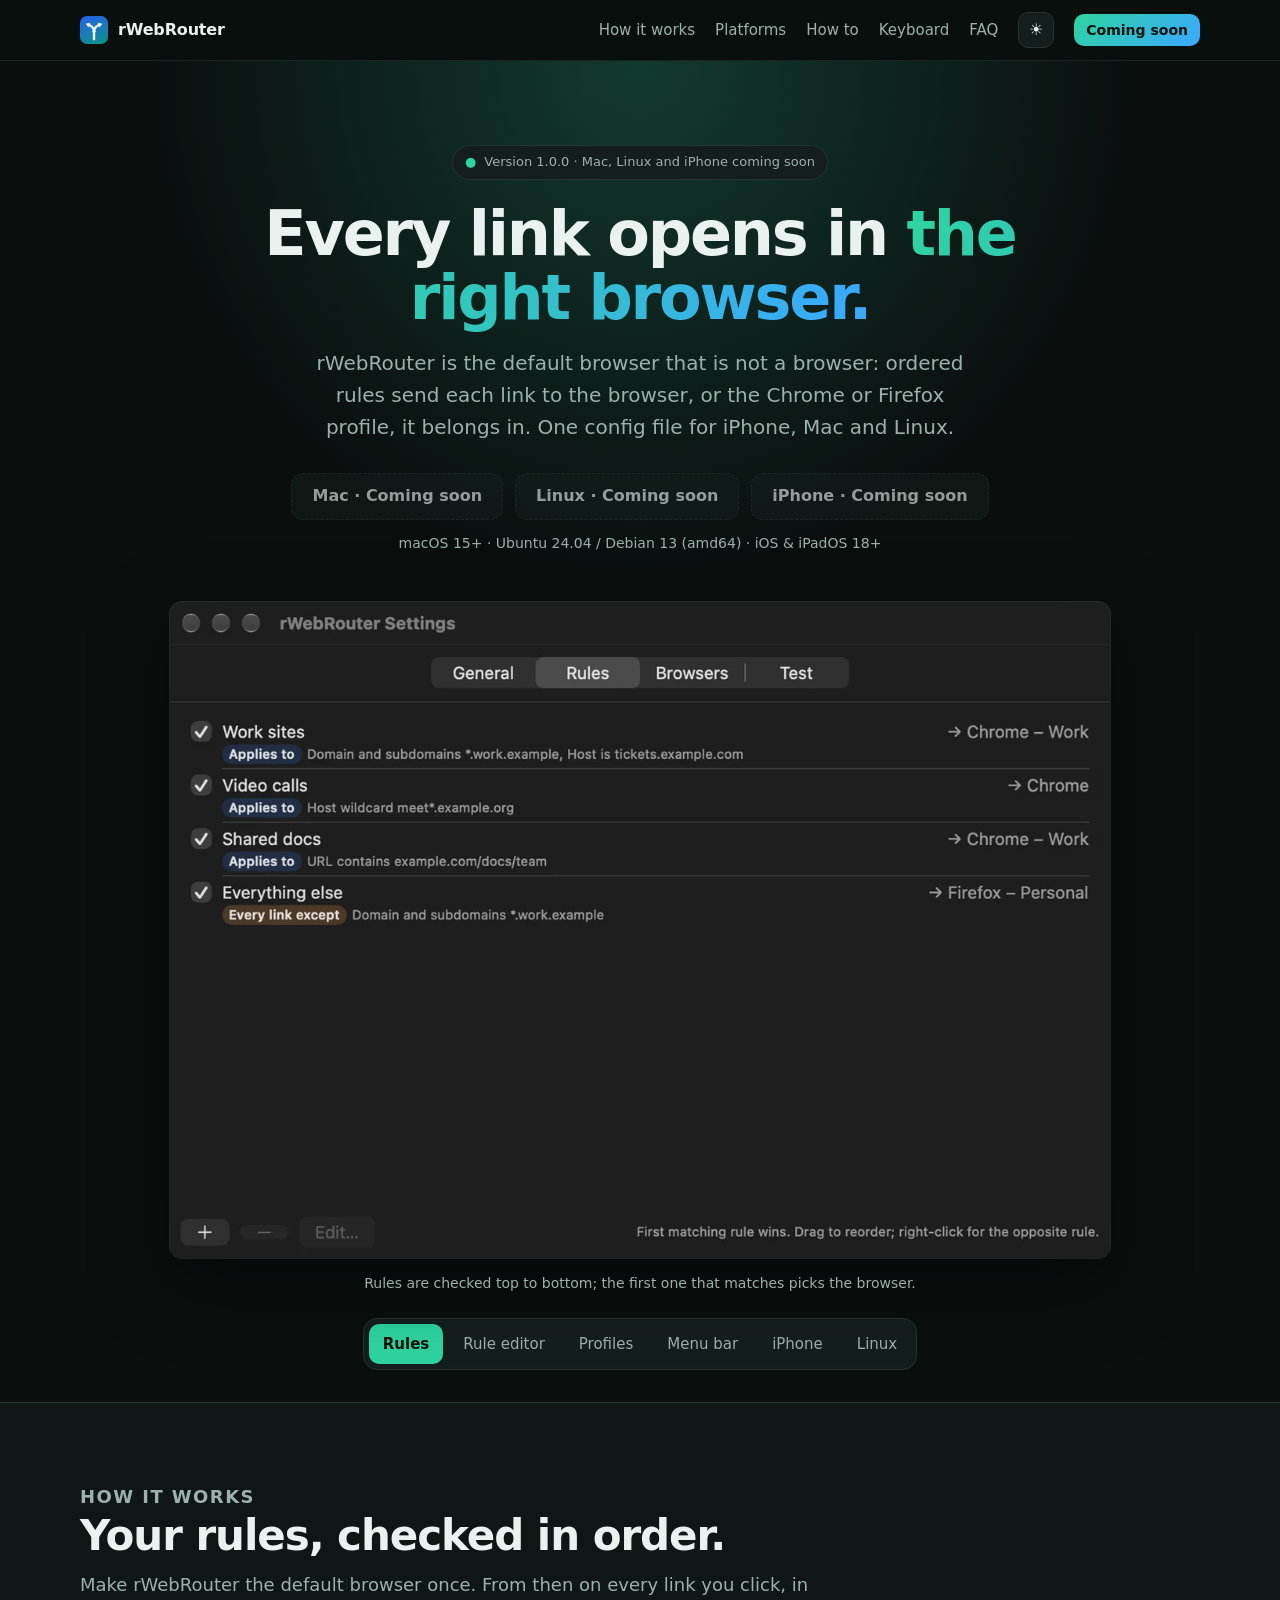
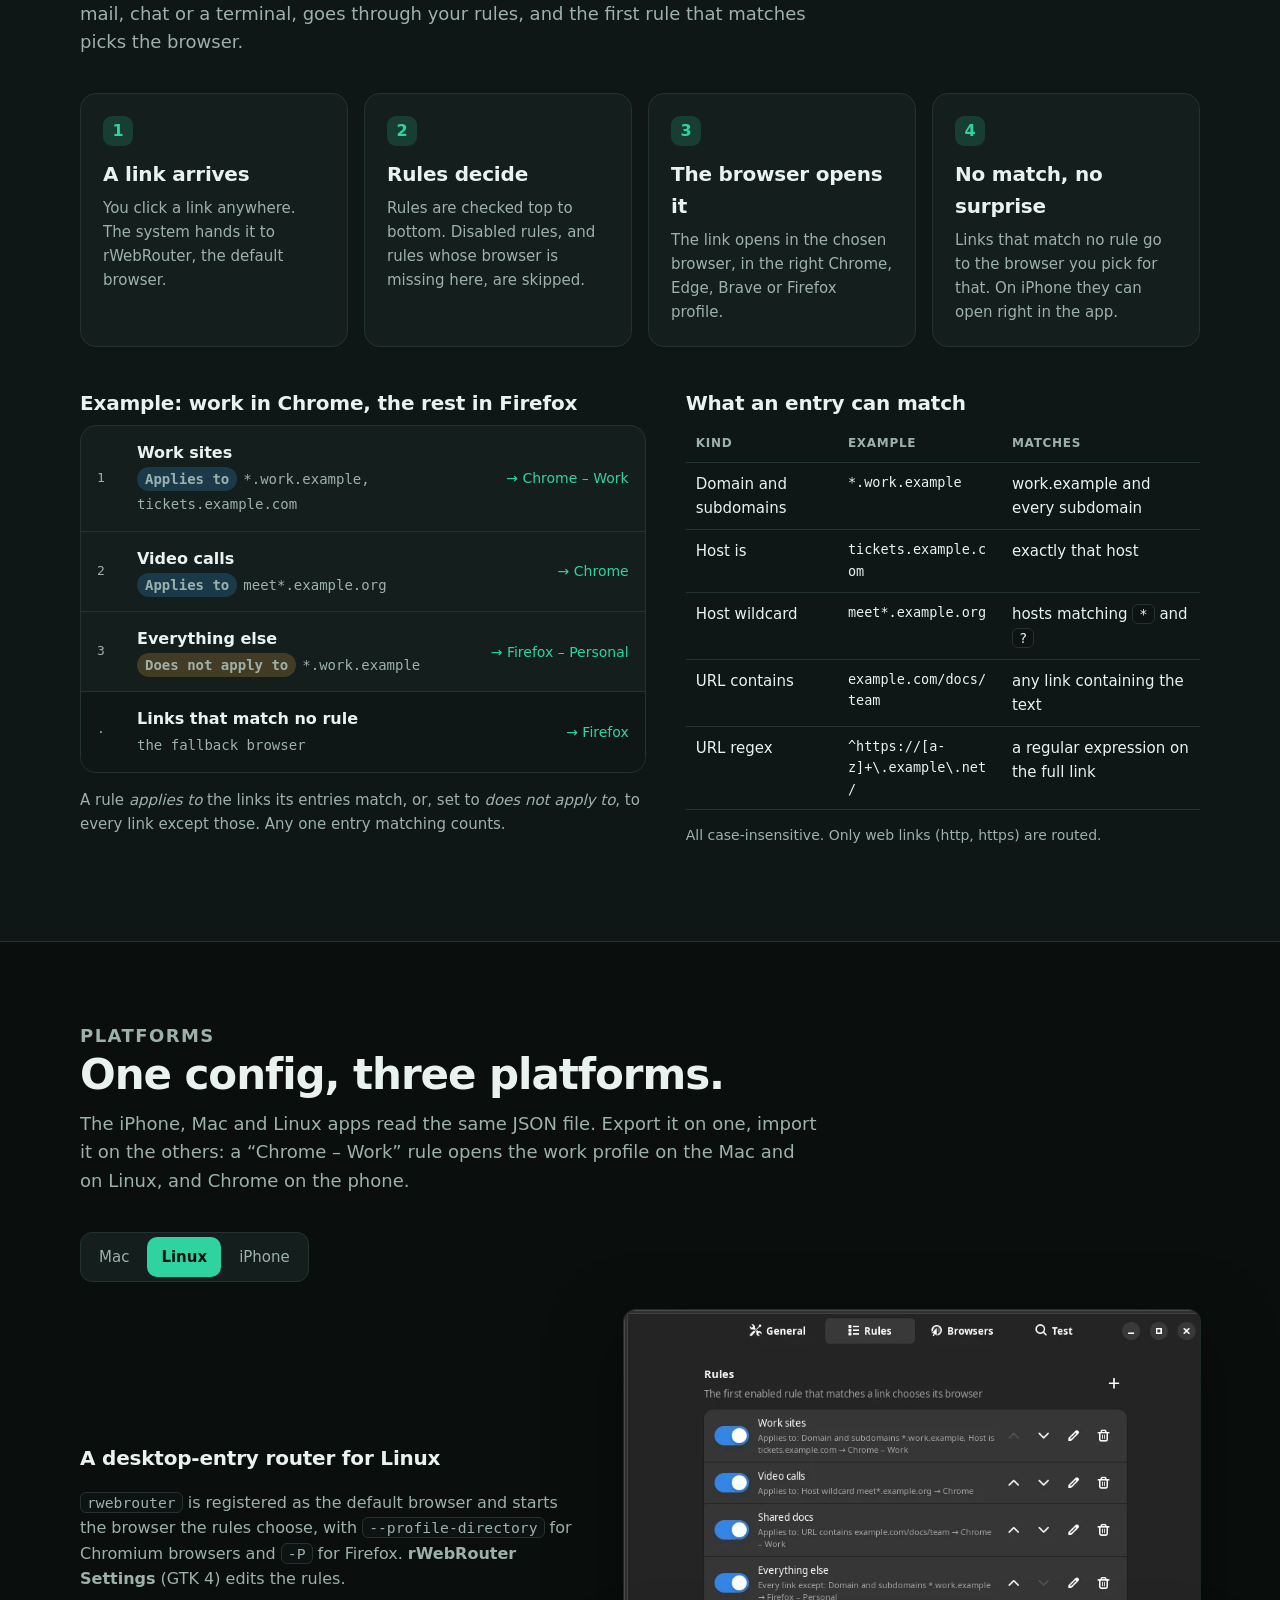
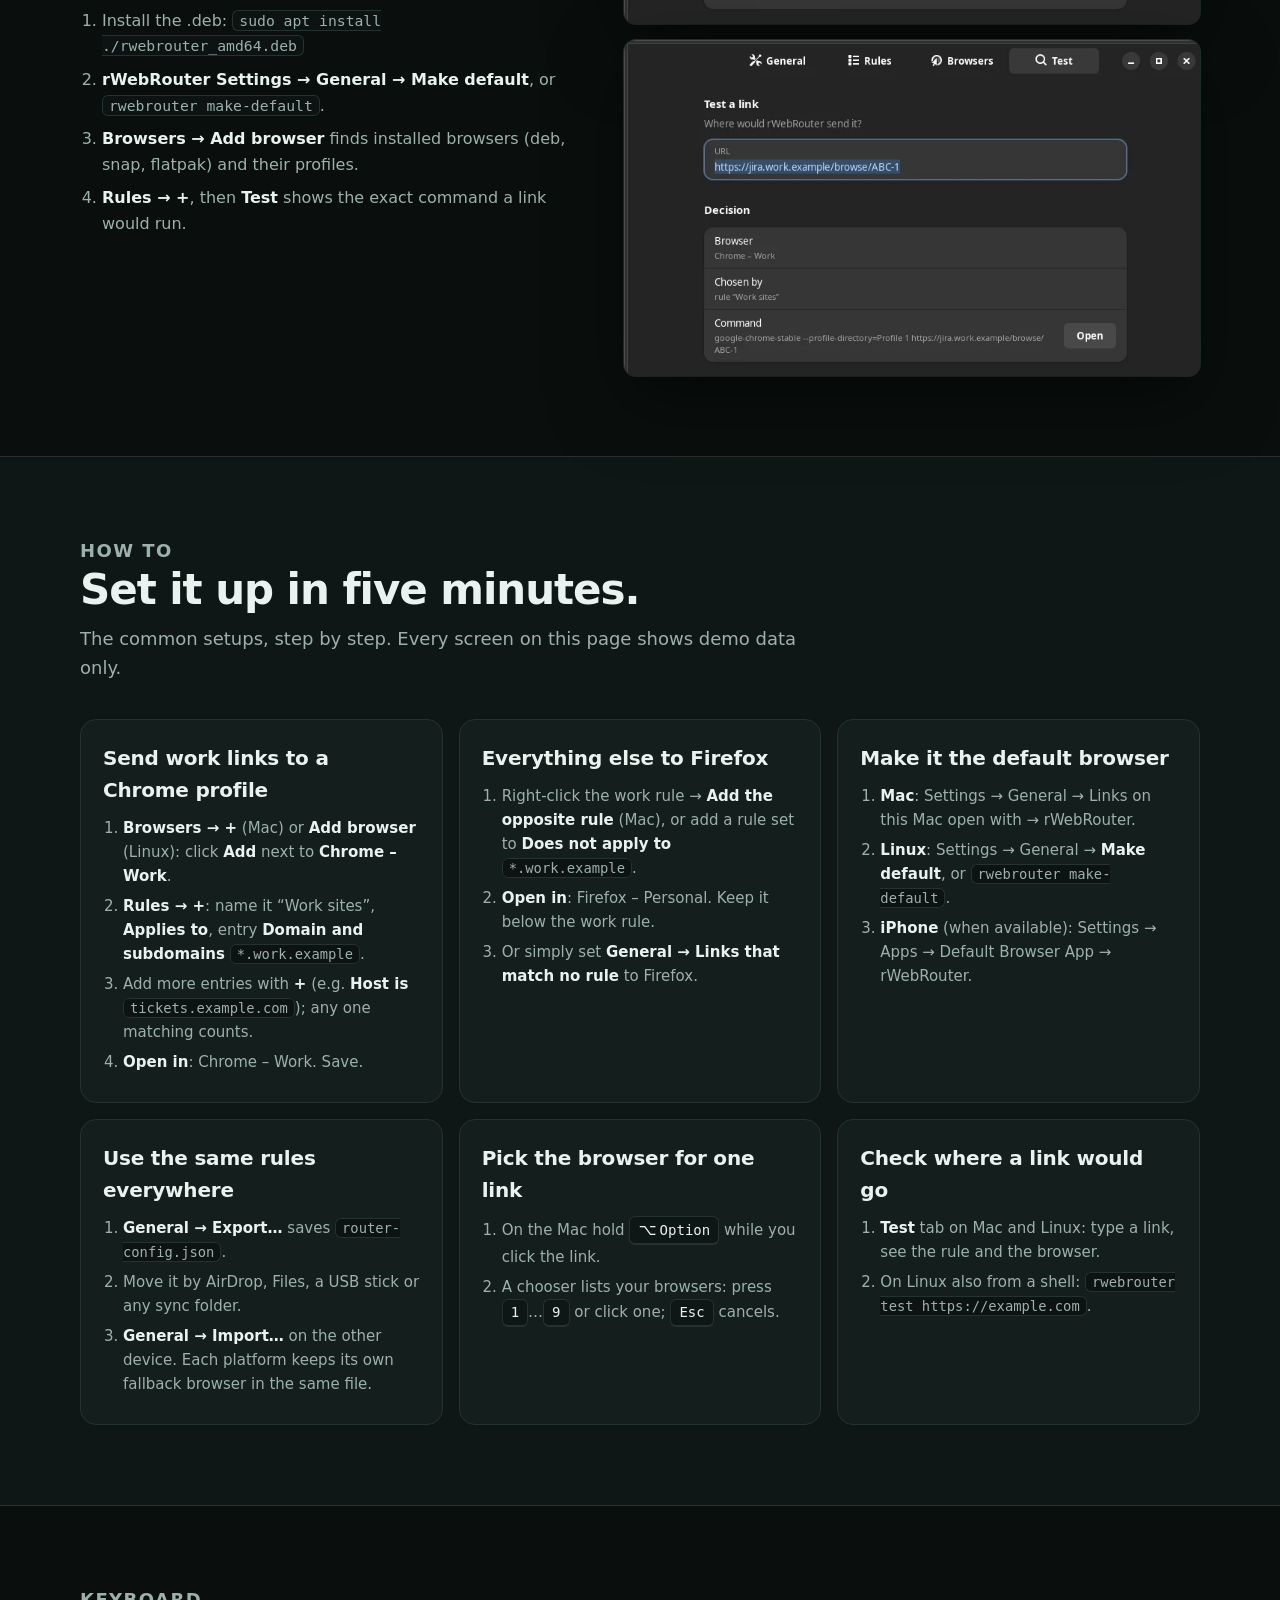
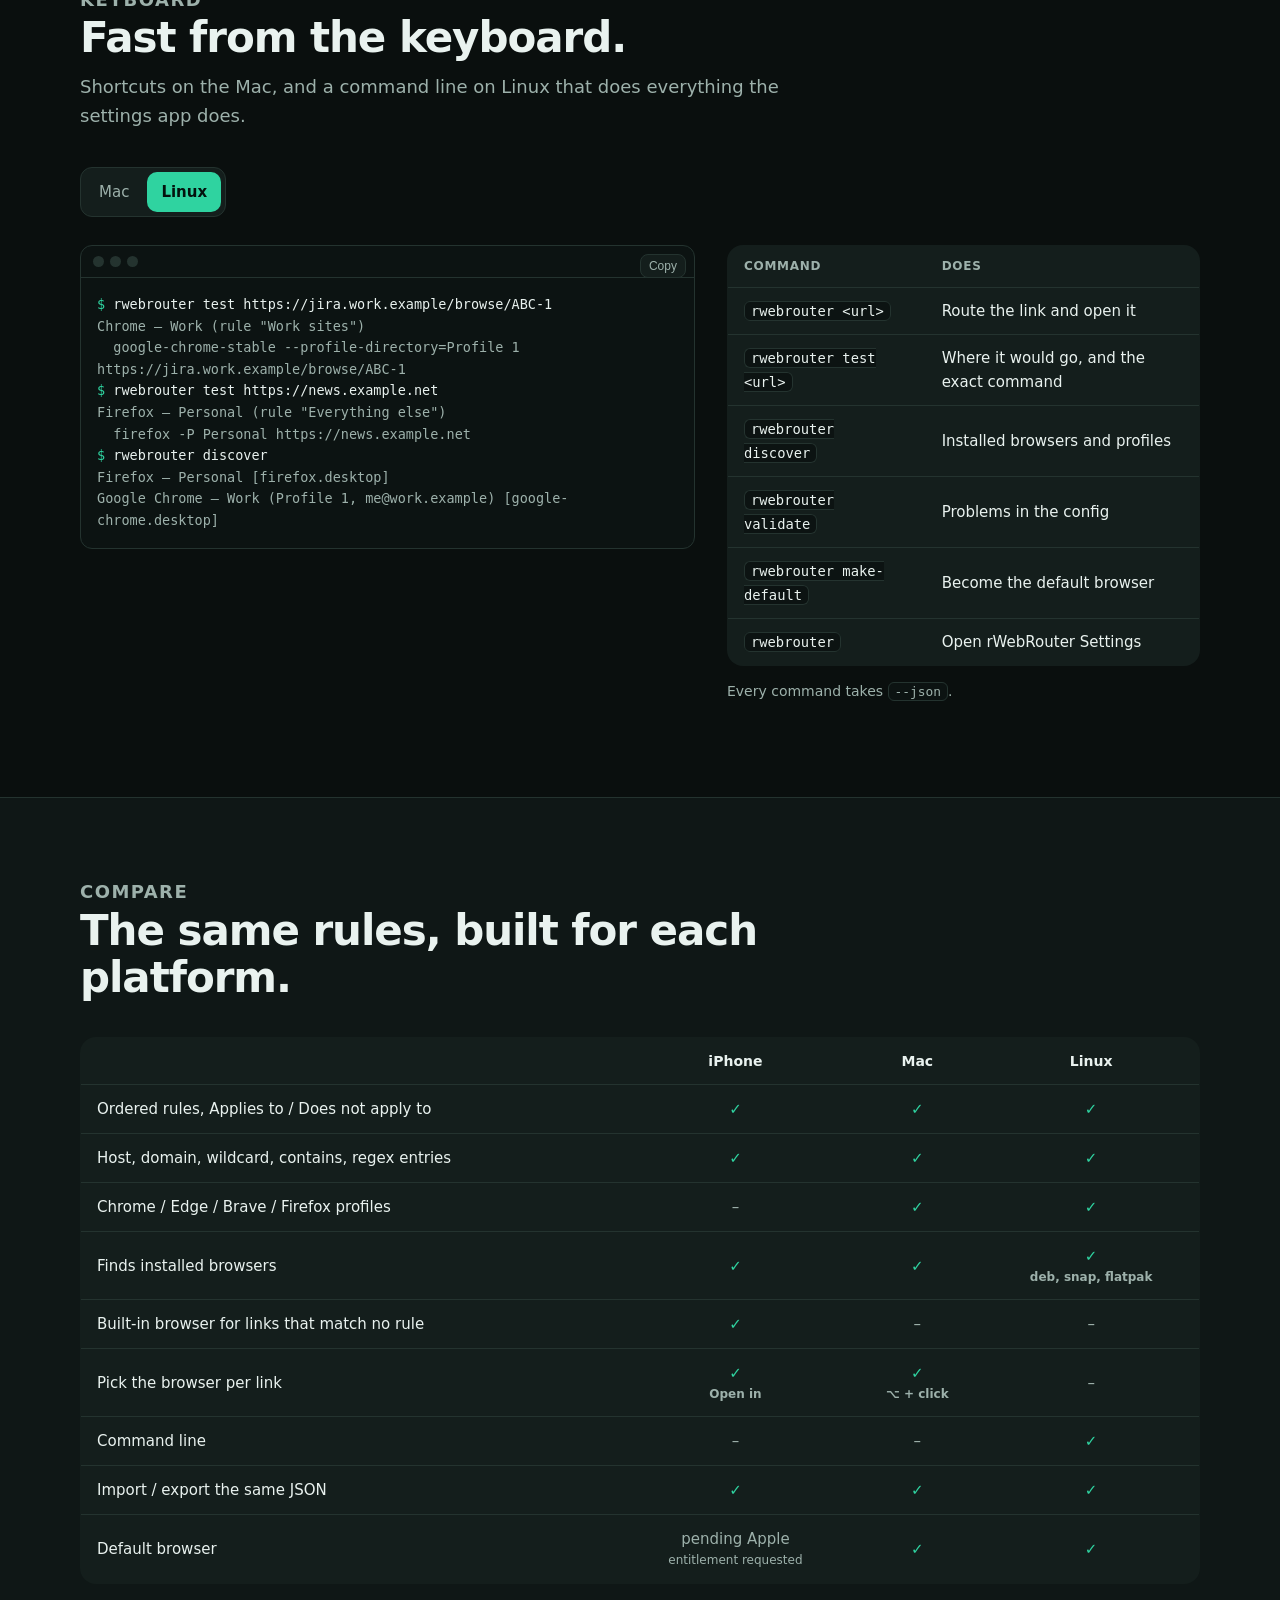
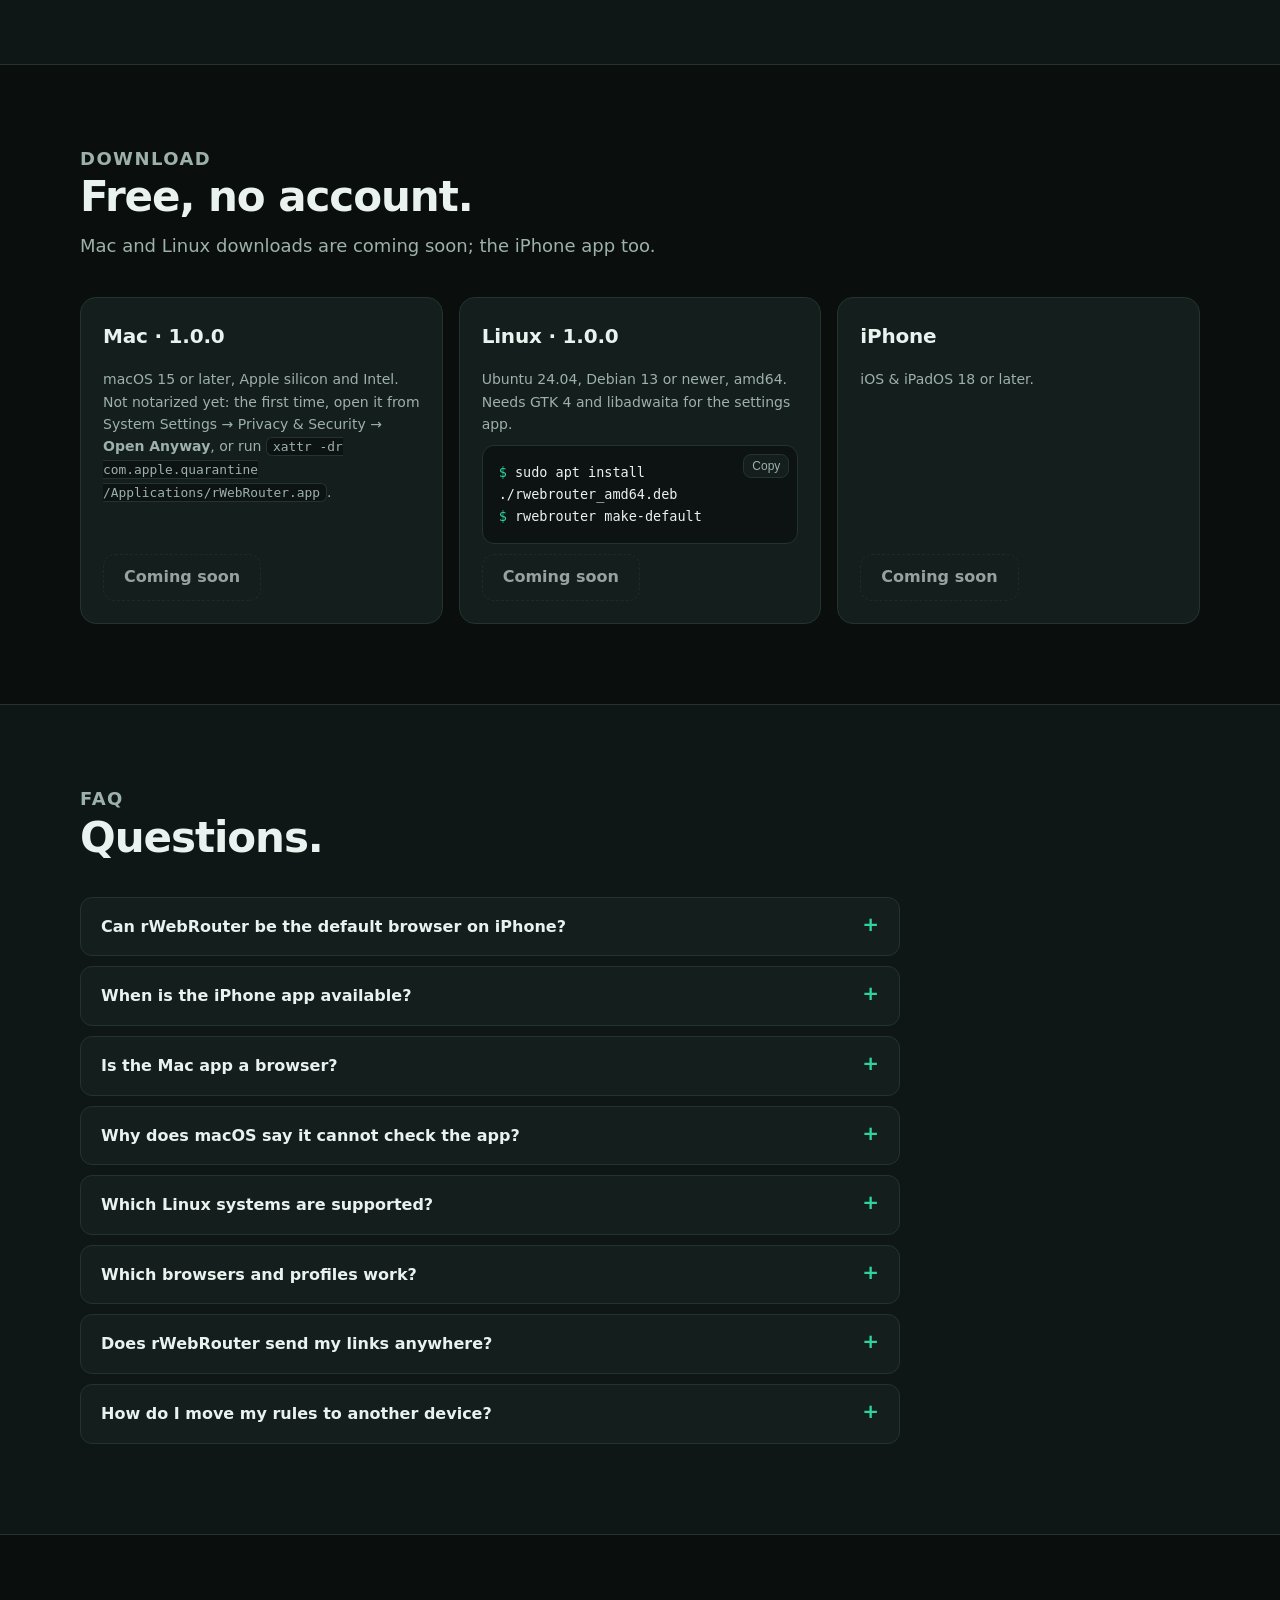
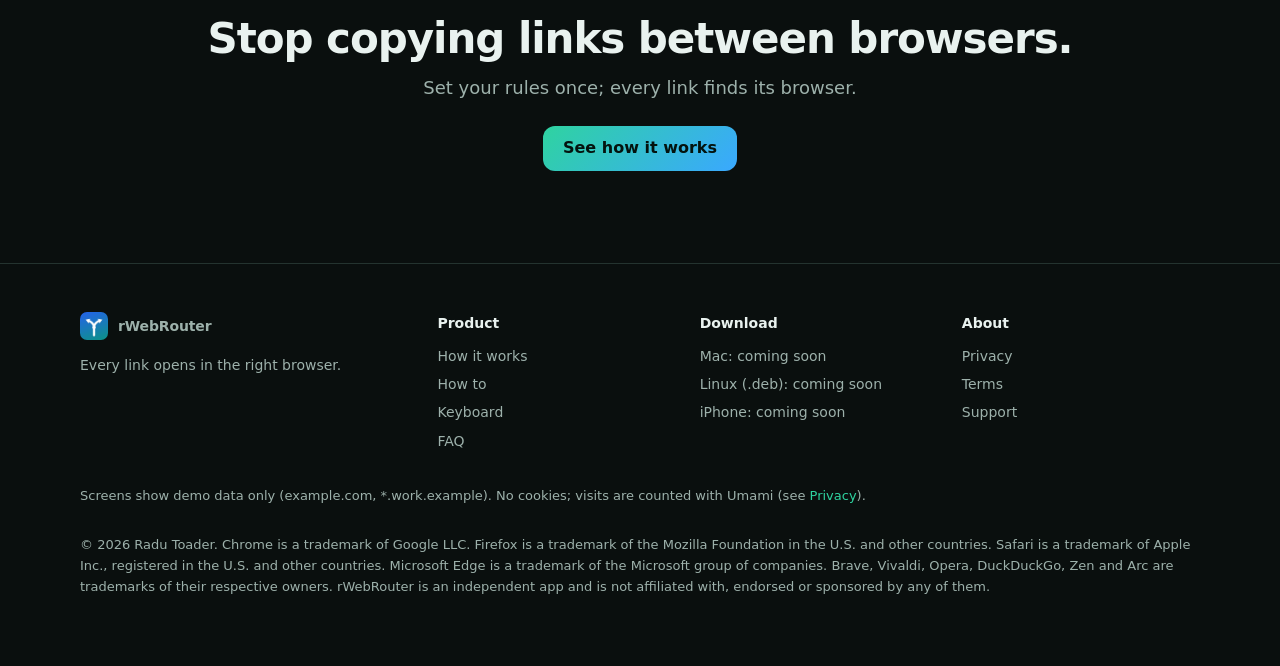
==== index.html @ 3878d180 "site: product page manual" ====
<!doctype html>
<html lang="en">
<head>
<meta charset="utf-8">
<meta name="viewport" content="width=device-width, initial-scale=1">
<title>rWebRouter · every link opens in the right browser</title>
<link rel="canonical" href="https://radut.github.io/rwebrouter/">
<meta name="description" content="rWebRouter sends every link to the browser, or browser profile, it belongs in. Ordered rules, one config file for iPhone, Mac and Linux. No accounts, no servers.">
<meta name="color-scheme" content="dark light">
<meta name="theme-color" content="#0a0f0e">
<meta property="og:title" content="rWebRouter">
<meta property="og:description" content="Every link opens in the right browser and profile, on iPhone, Mac and Linux.">
<meta property="og:image" content="https://radut.github.io/rwebrouter/media/mac/rules.webp">
<link rel="icon" href="favicon.png" type="image/png">
<link rel="stylesheet" href="style.css?v=3">
<script>try{var t=localStorage.getItem("theme");if(t==="light"||t==="dark")document.documentElement.dataset.theme=t}catch(e){}</script>
<script defer src="https://cloud.umami.is/script.js" data-website-id="c5b8f3b9-dc89-4e42-afc2-06ee72310179"></script></head>
<body>

<header class="top">
  <div class="wrap">
    <a class="brand" href="#"><img src="media/icon.png" alt="" width="28" height="28">rWebRouter</a>
    <nav class="nav" aria-label="Sections">
      <a href="#how">How it works</a>
      <a href="#platforms">Platforms</a>
      <a href="#howto">How to</a>
      <a href="#keyboard">Keyboard</a>
      <a href="#faq">FAQ</a>
    </nav>
    <button class="theme" type="button" aria-label="Switch light or dark theme">☀</button>
    <a class="btn small primary" href="#download">Coming soon</a>
  </div>
</header>

<main>
<section class="hero">
  <div class="wrap">
    <span class="eyebrow"><b>●</b> Version 1.0.0 · Mac, Linux and iPhone coming soon</span>
    <h1>Every link opens in <span>the right browser.</span></h1>
    <p class="lede">rWebRouter is the default browser that is not a browser: ordered rules send each link to the
      browser, or the Chrome or Firefox profile, it belongs in. One config file for iPhone, Mac and Linux.</p>
    <div class="cta">
      <button class="btn" type="button" disabled aria-disabled="true">Mac · Coming soon</button>
      <button class="btn" type="button" disabled aria-disabled="true">Linux · Coming soon</button>
      <button class="btn" type="button" disabled aria-disabled="true">iPhone · Coming soon</button>
    </div>
    <p class="platforms">macOS 15+ · Ubuntu 24.04 / Debian 13 (amd64) · iOS &amp; iPadOS 18+</p>

    <div class="stage">
      <div class="stage-media">
        <figure id="v-rules" role="tabpanel" aria-labelledby="t-rules">
          <div class="window"><img src="media/mac/rules.webp" width="1200" height="784" alt="Mac Settings, Rules tab: four ordered rules sending work sites to Chrome – Work and everything else to Firefox – Personal"></div>
          <figcaption>Rules are checked top to bottom; the first one that matches picks the browser.</figcaption>
        </figure>
        <figure id="v-editor" role="tabpanel" aria-labelledby="t-editor" hidden>
          <div class="window narrow"><img src="media/mac/rule-editor.webp" width="1040" height="960" alt="The rule editor: name, Applies to or Does not apply to, entries, and the browser to open"></div>
          <figcaption>A rule: <em>Applies to</em> or <em>Does not apply to</em>, any number of entries, one browser.</figcaption>
        </figure>
        <figure id="v-profiles" role="tabpanel" aria-labelledby="t-profiles" hidden>
          <div class="window narrow"><img src="media/mac/discover.webp" width="1040" height="960" alt="Discovered on this Mac: Chrome and Firefox with their Personal and Work profiles, each added with one click"></div>
          <figcaption>Installed browsers and their Chrome and Firefox profiles, one click each.</figcaption>
        </figure>
        <figure id="v-menu" role="tabpanel" aria-labelledby="t-menu" hidden>
          <div class="window menu"><img src="media/mac/menu.webp" width="630" height="448" alt="The menu-bar menu: recent links and where they went, Settings, Quit"></div>
          <figcaption>On the Mac it lives in the menu bar: recent links and where each one went.</figcaption>
        </figure>
        <figure id="v-iphone" role="tabpanel" aria-labelledby="t-iphone" hidden>
          <div class="phone"><video data-autoplay muted loop playsinline preload="none" poster="media/ios/ios-rule-editor.v1.webp" width="600" height="1304" aria-label="iPhone: Settings, plus, a rule for *.work.example that opens in Chrome; Try it shows Applies; Save"><source src="media/ios/ios-rule.v1.mp4" type="video/mp4"></video></div>
          <figcaption>iPhone: a rule in a few taps, with a live test. Coming soon.</figcaption>
        </figure>
        <figure id="v-linux" role="tabpanel" aria-labelledby="t-linux" hidden>
          <div class="window">
            <video data-autoplay muted loop playsinline preload="none" poster="media/linux/tour-poster.jpg" width="770" height="670"
                   aria-label="rWebRouter Settings on Linux: the Rules and Browsers tabs, then testing two links">
              <source src="media/linux/tour.webm" type="video/webm">
              <source src="media/linux/tour.mp4" type="video/mp4">
            </video>
          </div>
          <figcaption>Linux: the same rules in a GTK app, and a Test tab that shows the exact command.</figcaption>
        </figure>
      </div>
      <div class="feature-tabs" role="tablist" aria-label="Product tour">
        <button role="tab" id="t-rules" aria-controls="v-rules" aria-selected="true">Rules</button>
        <button role="tab" id="t-editor" aria-controls="v-editor" aria-selected="false" tabindex="-1">Rule editor</button>
        <button role="tab" id="t-profiles" aria-controls="v-profiles" aria-selected="false" tabindex="-1">Profiles</button>
        <button role="tab" id="t-menu" aria-controls="v-menu" aria-selected="false" tabindex="-1">Menu bar</button>
        <button role="tab" id="t-iphone" aria-controls="v-iphone" aria-selected="false" tabindex="-1">iPhone</button>
        <button role="tab" id="t-linux" aria-controls="v-linux" aria-selected="false" tabindex="-1">Linux</button>
      </div>
    </div>
  </div>
</section>

<section id="how" class="alt">
  <div class="wrap">
    <div class="section-head">
      <p class="kicker">How it works</p>
      <h2>Your rules, checked in order.</h2>
      <p>Make rWebRouter the default browser once. From then on every link you click, in mail, chat or a terminal,
        goes through your rules, and the first rule that matches picks the browser.</p>
    </div>
    <div class="grid">
      <div class="card"><span class="num">1</span><h3>A link arrives</h3><p>You click a link anywhere. The system hands it to rWebRouter, the default browser.</p></div>
      <div class="card"><span class="num">2</span><h3>Rules decide</h3><p>Rules are checked top to bottom. Disabled rules, and rules whose browser is missing here, are skipped.</p></div>
      <div class="card"><span class="num">3</span><h3>The browser opens it</h3><p>The link opens in the chosen browser, in the right Chrome, Edge, Brave or Firefox profile.</p></div>
      <div class="card"><span class="num">4</span><h3>No match, no surprise</h3><p>Links that match no rule go to the browser you pick for that. On iPhone they can open right in the app.</p></div>
    </div>

    <div class="flow">
      <div>
        <h3>Example: work in Chrome, the rest in Firefox</h3>
        <ol class="rules">
          <li><span class="n">1</span><span class="what"><b>Work sites</b><span><span class="pill">Applies to</span>*.work.example, tickets.example.com</span></span><span class="to">→ Chrome – Work</span></li>
          <li><span class="n">2</span><span class="what"><b>Video calls</b><span><span class="pill">Applies to</span>meet*.example.org</span></span><span class="to">→ Chrome</span></li>
          <li><span class="n">3</span><span class="what"><b>Everything else</b><span><span class="pill not">Does not apply to</span>*.work.example</span></span><span class="to">→ Firefox – Personal</span></li>
          <li class="fallback"><span class="n">·</span><span class="what"><b>Links that match no rule</b><span>the fallback browser</span></span><span class="to">→ Firefox</span></li>
        </ol>
        <p class="note" style="color:var(--muted);font-size:15px">A rule <em>applies to</em> the links its entries match, or,
          set to <em>does not apply to</em>, to every link except those. Any one entry matching counts.</p>
      </div>
      <div class="table-scroll">
        <h3>What an entry can match</h3>
        <table class="kinds">
          <thead><tr><th>Kind</th><th>Example</th><th>Matches</th></tr></thead>
          <tbody>
            <tr><td>Domain and subdomains</td><td>*.work.example</td><td>work.example and every subdomain</td></tr>
            <tr><td>Host is</td><td>tickets.example.com</td><td>exactly that host</td></tr>
            <tr><td>Host wildcard</td><td>meet*.example.org</td><td>hosts matching <code>*</code> and <code>?</code></td></tr>
            <tr><td>URL contains</td><td>example.com/docs/team</td><td>any link containing the text</td></tr>
            <tr><td>URL regex</td><td>^https://[a-z]+\.example\.net/</td><td>a regular expression on the full link</td></tr>
          </tbody>
        </table>
        <p style="color:var(--muted);font-size:14px">All case-insensitive. Only web links (http, https) are routed.</p>
      </div>
    </div>
  </div>
</section>

<section id="platforms">
  <div class="wrap">
    <div class="section-head">
      <p class="kicker">Platforms</p>
      <h2>One config, three platforms.</h2>
      <p>The iPhone, Mac and Linux apps read the same JSON file. Export it on one, import it on the others: a
        “Chrome – Work” rule opens the work profile on the Mac and on Linux, and Chrome on the phone.</p>
    </div>
    <div class="tabs" id="platform-tabs" role="tablist" aria-label="Platform">
      <button role="tab" id="tab-mac" aria-controls="p-mac" aria-selected="true">Mac</button>
      <button role="tab" id="tab-linux" aria-controls="p-linux" aria-selected="false" tabindex="-1">Linux</button>
      <button role="tab" id="tab-iphone" aria-controls="p-iphone" aria-selected="false" tabindex="-1">iPhone</button>
    </div>

    <div id="p-mac" role="tabpanel" aria-labelledby="tab-mac" class="platform">
      <div>
        <h3>A menu-bar router for macOS 15+</h3>
        <p style="color:var(--muted)">No window of its own: it sits in the menu bar and passes links on. Hold
          <kbd><span class="mod">⌥</span>Option</kbd> while clicking a link to pick the browser yourself.</p>
        <ol>
          <li>Open the zip and move <b>rWebRouter</b> to Applications. The first time, open it from
            <b>System Settings → Privacy &amp; Security → Open Anyway</b> (the build is not notarized yet).</li>
          <li><b>Settings → General → Links on this Mac open with</b>: rWebRouter. macOS asks you to confirm.</li>
          <li><b>Browsers → +</b> lists every installed browser and its profiles; click <b>Add</b> on the ones you route to.</li>
          <li><b>Rules → +</b>: add your rules, drag to reorder, right-click a rule to add its opposite.</li>
          <li><b>Test</b>: type a link and see which rule and browser take it.</li>
        </ol>
      </div>
      <div class="shots">
        <div class="window"><img src="media/mac/general.webp" width="1200" height="837" alt="Mac Settings, General: default browser, links that match no rule, start at login, export and import"></div>
        <div class="window"><img src="media/mac/test.webp" width="1200" height="837" alt="Mac Settings, Test: a work link opens in Chrome – Work because of the rule Work sites"></div>
      </div>
    </div>

    <div id="p-linux" role="tabpanel" aria-labelledby="tab-linux" class="platform" hidden>
      <div>
        <h3>A desktop-entry router for Linux</h3>
        <p style="color:var(--muted)"><code>rwebrouter</code> is registered as the default browser and starts the
          browser the rules choose, with <code>--profile-directory</code> for Chromium browsers and <code>-P</code> for
          Firefox. <b>rWebRouter Settings</b> (GTK 4) edits the rules.</p>
        <ol>
          <li>Install the .deb: <code>sudo apt install ./rwebrouter_amd64.deb</code></li>
          <li><b>rWebRouter Settings → General → Make default</b>, or <code>rwebrouter make-default</code>.</li>
          <li><b>Browsers → Add browser</b> finds installed browsers (deb, snap, flatpak) and their profiles.</li>
          <li><b>Rules → +</b>, then <b>Test</b> shows the exact command a link would run.</li>
        </ol>
      </div>
      <div class="shots">
        <div class="window"><img src="media/linux/rules.webp" width="770" height="420" alt="rWebRouter Settings on Linux, Rules tab with four demo rules"></div>
        <div class="window"><img src="media/linux/test.webp" width="770" height="450" alt="rWebRouter Settings on Linux, Test tab: a work link goes to Chrome – Work with --profile-directory=Profile 1"></div>
      </div>
    </div>

    <div id="p-iphone" role="tabpanel" aria-labelledby="tab-iphone" class="platform phone-left" hidden>
      <div class="iphone-demos">
        <div class="tabs small" role="tablist" aria-label="iPhone demos"><button role="tab" id="ti-rule" aria-controls="pi-rule" aria-selected="true">Add a rule</button><button role="tab" id="ti-unmatched" aria-controls="pi-unmatched" aria-selected="false" tabindex="-1">No match</button><button role="tab" id="ti-discover" aria-controls="pi-discover" aria-selected="false" tabindex="-1">Browsers</button><button role="tab" id="ti-open-in" aria-controls="pi-open-in" aria-selected="false" tabindex="-1">Open in</button><button role="tab" id="ti-share" aria-controls="pi-share" aria-selected="false" tabindex="-1">Share</button><button role="tab" id="ti-browse" aria-controls="pi-browse" aria-selected="false" tabindex="-1">Browse</button></div>
          <div id="pi-rule" role="tabpanel" aria-labelledby="ti-rule"><div class="phone"><video data-autoplay muted loop playsinline preload="none" poster="media/ios/ios-rule-editor.v1.webp" width="600" height="1304" aria-label="iPhone: Settings, plus, rule Work for *.work.example, Browser Chrome, Try it shows Applies, Save"><source src="media/ios/ios-rule.v1.mp4" type="video/mp4"></video></div></div>
          <div id="pi-unmatched" role="tabpanel" aria-labelledby="ti-unmatched" hidden><div class="phone"><video data-autoplay muted loop playsinline preload="none" poster="media/ios/ios-unmatched.v1.webp" width="600" height="1304" aria-label="iPhone: Links that match no rule: switch Open here off, Send to, pick Firefox"><source src="media/ios/ios-unmatched.v1.mp4" type="video/mp4"></video></div></div>
          <div id="pi-discover" role="tabpanel" aria-labelledby="ti-discover" hidden><div class="phone"><video data-autoplay muted loop playsinline preload="none" poster="media/ios/ios-discovered.v1.webp" width="600" height="1304" aria-label="iPhone: Custom browsers, plus, Discovered on this iPhone: rename Chrome to Chrome (Work), Add, add Firefox"><source src="media/ios/ios-discover.v1.mp4" type="video/mp4"></video></div></div>
          <div id="pi-open-in" role="tabpanel" aria-labelledby="ti-open-in" hidden><div class="phone"><video data-autoplay muted loop playsinline preload="none" poster="media/ios/ios-open-in.v1.webp" width="600" height="1304" aria-label="iPhone: Open in menu on example.com, the rules pick Firefox, send the page to Chrome"><source src="media/ios/ios-open-in.v1.mp4" type="video/mp4"></video></div></div>
          <div id="pi-share" role="tabpanel" aria-labelledby="ti-share" hidden><div class="phone"><video data-autoplay muted loop playsinline preload="none" poster="media/ios/ios-share.v1.webp" width="600" height="1304" aria-label="iPhone: Share button, rWebRouter share extension: where the link goes, one button per browser"><source src="media/ios/ios-share.v1.mp4" type="video/mp4"></video></div></div>
          <div id="pi-browse" role="tabpanel" aria-labelledby="ti-browse" hidden><div class="phone"><video data-autoplay muted loop playsinline preload="none" poster="media/ios/ios-browser.v1.webp" width="600" height="1304" aria-label="iPhone: Address bar: type example.com, Go, the page loads in the app"><source src="media/ios/ios-browse.v1.mp4" type="video/mp4"></video></div></div>
      </div>
      <div>
        <h3>A small browser that routes, for iOS &amp; iPadOS 18+</h3>
        <p style="color:var(--muted)">On iPhone rWebRouter is a real browser too: pages open right in the app, and
          rules send chosen sites to Chrome, Firefox, Edge, Brave, DuckDuckGo, Opera or any app you add. Coming soon.</p>
        <ol>
          <li><b>Settings → Rules → +</b>: what to match, where to open it, and a live test.</li>
          <li><b>Links that match no rule</b>: open here, or send them to another browser.</li>
          <li>Share a link to rWebRouter from any app to route it.</li>
          <li>Once Apple grants the default-browser entitlement: <b>Settings → Apps → Default Browser App → rWebRouter</b>.</li>
        </ol>
      </div>
    </div>
  </div>
</section>

<section id="howto" class="alt">
  <div class="wrap">
    <div class="section-head">
      <p class="kicker">How to</p>
      <h2>Set it up in five minutes.</h2>
      <p>The common setups, step by step. Every screen on this page shows demo data only.</p>
    </div>
    <div class="howto">
      <div class="card">
        <h3>Send work links to a Chrome profile</h3>
        <ol>
          <li><b>Browsers → +</b> (Mac) or <b>Add browser</b> (Linux): click <b>Add</b> next to <b>Chrome – Work</b>.</li>
          <li><b>Rules → +</b>: name it “Work sites”, <b>Applies to</b>, entry <b>Domain and subdomains</b> <code>*.work.example</code>.</li>
          <li>Add more entries with <b>+</b> (e.g. <b>Host is</b> <code>tickets.example.com</code>); any one matching counts.</li>
          <li><b>Open in</b>: Chrome – Work. Save.</li>
        </ol>
      </div>
      <div class="card">
        <h3>Everything else to Firefox</h3>
        <ol>
          <li>Right-click the work rule → <b>Add the opposite rule</b> (Mac), or add a rule set to <b>Does not apply to</b> <code>*.work.example</code>.</li>
          <li><b>Open in</b>: Firefox – Personal. Keep it below the work rule.</li>
          <li>Or simply set <b>General → Links that match no rule</b> to Firefox.</li>
        </ol>
      </div>
      <div class="card">
        <h3>Make it the default browser</h3>
        <ol>
          <li><b>Mac</b>: Settings → General → Links on this Mac open with → rWebRouter.</li>
          <li><b>Linux</b>: Settings → General → <b>Make default</b>, or <code>rwebrouter make-default</code>.</li>
          <li><b>iPhone</b> (when available): Settings → Apps → Default Browser App → rWebRouter.</li>
        </ol>
      </div>
      <div class="card">
        <h3>Use the same rules everywhere</h3>
        <ol>
          <li><b>General → Export…</b> saves <code>router-config.json</code>.</li>
          <li>Move it by AirDrop, Files, a USB stick or any sync folder.</li>
          <li><b>General → Import…</b> on the other device. Each platform keeps its own fallback browser in the same file.</li>
        </ol>
      </div>
      <div class="card">
        <h3>Pick the browser for one link</h3>
        <ol>
          <li>On the Mac hold <kbd><span class="mod">⌥</span>Option</kbd> while you click the link.</li>
          <li>A chooser lists your browsers: press <kbd>1</kbd>…<kbd>9</kbd> or click one; <kbd>Esc</kbd> cancels.</li>
        </ol>
      </div>
      <div class="card">
        <h3>Check where a link would go</h3>
        <ol>
          <li><b>Test</b> tab on Mac and Linux: type a link, see the rule and the browser.</li>
          <li>On Linux also from a shell: <code>rwebrouter test https://example.com</code>.</li>
        </ol>
      </div>
    </div>
  </div>
</section>

<section id="keyboard">
  <div class="wrap">
    <div class="section-head">
      <p class="kicker">Keyboard</p>
      <h2>Fast from the keyboard.</h2>
      <p>Shortcuts on the Mac, and a command line on Linux that does everything the settings app does.</p>
    </div>
    <div class="tabs" id="key-tabs" role="tablist" aria-label="Keyboard">
      <button role="tab" id="key-mac" aria-controls="k-mac" aria-selected="true">Mac</button>
      <button role="tab" id="key-linux" aria-controls="k-linux" aria-selected="false" tabindex="-1">Linux</button>
    </div>
    <div id="k-mac" role="tabpanel" aria-labelledby="key-mac" class="kb-layout">
      <div class="table-scroll">
        <table class="keys">
          <thead><tr><th>Keys</th><th>Does</th></tr></thead>
          <tbody>
            <tr><td><kbd><span class="mod">⌥</span>Option</kbd> + click a link</td><td>Choose the browser for this link instead of the rules</td></tr>
            <tr><td><kbd>1</kbd> … <kbd>9</kbd></td><td>In the chooser: open in that browser</td></tr>
            <tr><td><kbd>Esc</kbd></td><td>Close the chooser, or cancel an editor</td></tr>
            <tr><td><kbd><span class="mod">⌘</span>,</kbd></td><td>Settings (from the menu-bar menu)</td></tr>
            <tr><td><kbd><span class="mod">↩</span>Return</kbd></td><td>Save a rule or a browser in its editor</td></tr>
            <tr><td><kbd><span class="mod">⌘</span>Q</kbd></td><td>Quit rWebRouter (from the menu-bar menu)</td></tr>
          </tbody>
        </table>
      </div>
      <div class="window menu"><img src="media/mac/menu.webp" width="630" height="448" alt="The menu-bar menu with Settings ⌘, and Quit ⌘Q"></div>
    </div>
    <div id="k-linux" role="tabpanel" aria-labelledby="key-linux" class="kb-layout" hidden>
      <div class="term snippet">
        <div class="bar"><i></i><i></i><i></i></div>
<pre><span class="p">$ </span><span class="c">rwebrouter test https://jira.work.example/browse/ABC-1</span>
<span class="o">Chrome – Work (rule "Work sites")
  google-chrome-stable --profile-directory=Profile 1 https://jira.work.example/browse/ABC-1</span>
<span class="p">$ </span><span class="c">rwebrouter test https://news.example.net</span>
<span class="o">Firefox – Personal (rule "Everything else")
  firefox -P Personal https://news.example.net</span>
<span class="p">$ </span><span class="c">rwebrouter discover</span>
<span class="o">Firefox – Personal [firefox.desktop]
Google Chrome – Work (Profile 1, me@work.example) [google-chrome.desktop]</span></pre>
      </div>
      <div class="table-scroll">
        <table class="keys">
          <thead><tr><th>Command</th><th>Does</th></tr></thead>
          <tbody>
            <tr><td><code>rwebrouter &lt;url&gt;</code></td><td>Route the link and open it</td></tr>
            <tr><td><code>rwebrouter test &lt;url&gt;</code></td><td>Where it would go, and the exact command</td></tr>
            <tr><td><code>rwebrouter discover</code></td><td>Installed browsers and profiles</td></tr>
            <tr><td><code>rwebrouter validate</code></td><td>Problems in the config</td></tr>
            <tr><td><code>rwebrouter make-default</code></td><td>Become the default browser</td></tr>
            <tr><td><code>rwebrouter</code></td><td>Open rWebRouter Settings</td></tr>
          </tbody>
        </table>
        <p style="color:var(--muted);font-size:14px">Every command takes <code>--json</code>.</p>
      </div>
    </div>
  </div>
</section>

<section class="alt">
  <div class="wrap">
    <div class="section-head">
      <p class="kicker">Compare</p>
      <h2>The same rules, built for each platform.</h2>
    </div>
    <div class="table-scroll">
      <table class="compare">
        <thead><tr><th></th><th>iPhone</th><th>Mac</th><th>Linux</th></tr></thead>
        <tbody>
          <tr><td>Ordered rules, Applies to / Does not apply to</td><td class="yes">✓</td><td class="yes">✓</td><td class="yes">✓</td></tr>
          <tr><td>Host, domain, wildcard, contains, regex entries</td><td class="yes">✓</td><td class="yes">✓</td><td class="yes">✓</td></tr>
          <tr><td>Chrome / Edge / Brave / Firefox profiles</td><td class="no">–</td><td class="yes">✓</td><td class="yes">✓</td></tr>
          <tr><td>Finds installed browsers</td><td class="yes">✓</td><td class="yes">✓</td><td class="yes">✓<small>deb, snap, flatpak</small></td></tr>
          <tr><td>Built-in browser for links that match no rule</td><td class="yes">✓</td><td class="no">–</td><td class="no">–</td></tr>
          <tr><td>Pick the browser per link</td><td class="yes">✓<small>Open in</small></td><td class="yes">✓<small>⌥ + click</small></td><td class="no">–</td></tr>
          <tr><td>Command line</td><td class="no">–</td><td class="no">–</td><td class="yes">✓</td></tr>
          <tr><td>Import / export the same JSON</td><td class="yes">✓</td><td class="yes">✓</td><td class="yes">✓</td></tr>
          <tr><td>Default browser</td><td class="no">pending Apple<small>entitlement requested</small></td><td class="yes">✓</td><td class="yes">✓</td></tr>
        </tbody>
      </table>
    </div>
  </div>
</section>

<section id="download">
  <div class="wrap">
    <div class="section-head">
      <p class="kicker">Download</p>
      <h2>Free, no account.</h2>
      <p>Mac and Linux downloads are coming soon; the iPhone app too.</p>
    </div>
    <div class="downloads">
      <div class="card">
        <h3>Mac · 1.0.0</h3>
        <p class="note">macOS 15 or later, Apple silicon and Intel. Not notarized yet: the first time, open it from
          System Settings → Privacy &amp; Security → <b>Open Anyway</b>, or run
          <code>xattr -dr com.apple.quarantine /Applications/rWebRouter.app</code>.</p>
        <button class="btn" type="button" disabled aria-disabled="true">Coming soon</button>
      </div>
      <div class="card">
        <h3>Linux · 1.0.0</h3>
        <p class="note">Ubuntu 24.04, Debian 13 or newer, amd64. Needs GTK 4 and libadwaita for the settings app.</p>
        <div class="term snippet"><pre><span class="p">$ </span><span class="c">sudo apt install ./rwebrouter_amd64.deb</span>
<span class="p">$ </span><span class="c">rwebrouter make-default</span></pre></div>
        <button class="btn" type="button" disabled aria-disabled="true">Coming soon</button>
      </div>
      <div class="card">
        <h3>iPhone</h3>
        <p class="note">iOS &amp; iPadOS 18 or later.</p>
        <button class="btn" type="button" disabled aria-disabled="true">Coming soon</button>
      </div>
    </div>
  </div>
</section>

<section id="faq" class="alt">
  <div class="wrap">
    <div class="section-head">
      <p class="kicker">FAQ</p>
      <h2>Questions.</h2>
    </div>
    <div class="faq">
      <details><summary>Can rWebRouter be the default browser on iPhone?</summary>
        <div><p>Only apps Apple grants the default-browser entitlement can be picked under Settings → Apps → Default
          Browser App. rWebRouter has requested it. Until then you can share links to it, or open them in it.</p></div></details>
      <details><summary>When is the iPhone app available?</summary>
        <div><p>Coming soon.</p></div></details>
      <details><summary>Is the Mac app a browser?</summary>
        <div><p>No. On the Mac it is a menu-bar app with no window: it receives links as the default browser and
          passes each one to the browser your rules choose. Settings opens from the menu-bar icon or with <kbd><span class="mod">⌘</span>,</kbd>.</p></div></details>
      <details><summary>Why does macOS say it cannot check the app?</summary>
        <div><p>The Mac build is ad-hoc signed and not notarized yet. Open it once from System Settings → Privacy &amp;
          Security → Open Anyway, or remove the quarantine flag with <code>xattr -dr com.apple.quarantine /Applications/rWebRouter.app</code>.</p></div></details>
      <details><summary>Which Linux systems are supported?</summary>
        <div><p>The .deb is for amd64 Ubuntu 24.04, Debian 13 and newer (it needs GTK 4 and libadwaita for the
          settings app). Browsers installed as deb, snap or flatpak are found. Other packages are not built yet.</p></div></details>
      <details><summary>Which browsers and profiles work?</summary>
        <div><p>Chrome, Chromium, Edge, Brave, Vivaldi, Firefox, Safari, Opera, Zen and Arc, depending on the platform,
          plus any app that opens web links. Chrome, Edge, Brave and Vivaldi profiles and Firefox profiles are found automatically.</p></div></details>
      <details><summary>Does rWebRouter send my links anywhere?</summary>
        <div><p>No. There is no account and no server: rules and recent links stay on your device, and a link only ever
          goes to the browser you route it to. See the <a href="privacy.html">privacy policy</a>.</p></div></details>
      <details><summary>How do I move my rules to another device?</summary>
        <div><p>General → Export… writes one JSON file; General → Import… on the other device reads it. iPhone, Mac and
          Linux use the same format.</p></div></details>
    </div>
  </div>
</section>

<section class="closing">
  <div class="wrap">
    <h2>Stop copying links between browsers.</h2>
    <p style="color:var(--muted);font-size:18px;margin:0">Set your rules once; every link finds its browser.</p>
    <div class="cta">
      <a class="btn primary" href="#how">See how it works</a>
    </div>
  </div>
</section>
</main>

<footer>
  <div class="wrap">
    <div class="foot">
      <div>
        <a class="brand" href="#"><img src="media/icon.png" alt="" width="28" height="28">rWebRouter</a>
        <p>Every link opens in the right browser.</p>
      </div>
      <div><h4>Product</h4><ul><li><a href="#how">How it works</a></li><li><a href="#howto">How to</a></li><li><a href="#keyboard">Keyboard</a></li><li><a href="#faq">FAQ</a></li></ul></div>
      <div><h4>Download</h4><ul><li>Mac: coming soon</li><li>Linux (.deb): coming soon</li><li>iPhone: coming soon</li></ul></div>
      <div><h4>About</h4><ul><li><a href="privacy.html">Privacy</a></li><li><a href="terms.html">Terms</a></li><li><a href="support.html">Support</a></li></ul></div>
    </div>
    <p class="fine">Screens show demo data only (example.com, *.work.example). No cookies; visits are counted with Umami (see <a href="privacy.html">Privacy</a>).</p>
    <p class="fine">© 2026 Radu Toader. Chrome is a trademark of Google LLC. Firefox is a trademark of the Mozilla Foundation in the U.S. and other countries. Safari is a trademark of Apple Inc., registered in the U.S. and other countries. Microsoft Edge is a trademark of the Microsoft group of companies. Brave, Vivaldi, Opera, DuckDuckGo, Zen and Arc are trademarks of their respective owners. rWebRouter is an independent app and is not affiliated with, endorsed or sponsored by any of them.</p>
  </div>
</footer>
<script src="main.js?v=3" defer></script>
</body>
</html>
---- style.css ----
/* rWebRouter product page. No external fonts or trackers besides the analytics tag: system font stacks only. */
:root {
  --bg: #0a0f0e;
  --bg-2: #0f1716;
  --card: #141e1c;
  --line: #24332f;
  --text: #e9f2ef;
  --muted: #9db1ab;
  --accent: #2fd3a0;
  --accent-2: #3aa8ff;
  --warn: #ffb648;
  --code-bg: #0c1312;
  --shadow: 0 24px 70px rgb(0 0 0 / 50%);
  --glow: radial-gradient(55% 55% at 50% 0%, rgb(47 211 160 / 22%), transparent 70%);
  --radius: 16px;
  --sans: system-ui, -apple-system, "Segoe UI", Roboto, Ubuntu, Cantarell, "Noto Sans", sans-serif;
  --mono: ui-monospace, "SF Mono", "JetBrains Mono", "Cascadia Code", Menlo, Consolas, "DejaVu Sans Mono", monospace;
  color-scheme: dark;
}
:root[data-theme="light"] {
  --bg: #fafcfb;
  --bg-2: #f0f5f3;
  --card: #ffffff;
  --line: #dbe6e2;
  --text: #11201c;
  --muted: #566b65;
  --accent: #0d9b72;
  --accent-2: #1f78d1;
  --warn: #a8610a;
  --code-bg: #f2f7f5;
  --shadow: 0 18px 50px rgb(10 60 45 / 14%);
  --glow: radial-gradient(55% 55% at 50% 0%, rgb(13 155 114 / 14%), transparent 70%);
  color-scheme: light;
}

* { box-sizing: border-box; }
html { scroll-behavior: smooth; }
@media (prefers-reduced-motion: reduce) { html { scroll-behavior: auto; } }
body { margin: 0; background: var(--bg); color: var(--text); font: 16px/1.6 var(--sans); -webkit-font-smoothing: antialiased; }
a { color: var(--accent); text-decoration: none; }
a:hover { text-decoration: underline; }
img, video { max-width: 100%; display: block; }
code, kbd, pre { font-family: var(--mono); }
code { font-size: .92em; background: var(--code-bg); border: 1px solid var(--line); border-radius: 6px; padding: 1px 6px; }
.wrap { width: min(1120px, 100% - 32px); margin-inline: auto; }

/* Header */
.top {
  position: sticky; top: 0; z-index: 10;
  backdrop-filter: saturate(160%) blur(14px);
  background: color-mix(in srgb, var(--bg) 80%, transparent);
  border-bottom: 1px solid color-mix(in srgb, var(--line) 60%, transparent);
}
.top .wrap { display: flex; align-items: center; gap: 20px; height: 60px; }
.brand { display: flex; align-items: center; gap: 10px; color: var(--text); font-weight: 700; letter-spacing: -0.01em; }
.brand img { width: 28px; height: 28px; border-radius: 7px; }
.brand:hover { text-decoration: none; }
.nav { display: flex; gap: 20px; margin-left: auto; font-size: 15px; }
.nav a { color: var(--muted); }
.nav a:hover { color: var(--text); text-decoration: none; }
.theme {
  border: 1px solid var(--line); background: var(--card); color: var(--text);
  width: 36px; height: 36px; border-radius: 10px; cursor: pointer; font-size: 16px; line-height: 1;
}
.top .btn.small { white-space: nowrap; }
@media (max-width: 820px) { .nav { display: none; } .theme { margin-left: auto; } }

/* Buttons */
.btn {
  display: inline-flex; align-items: center; gap: 8px; padding: 12px 20px; border-radius: 12px;
  font-weight: 600; border: 1px solid var(--line); color: var(--text); background: var(--card); font-size: 16px;
  font-family: inherit; line-height: 1.3;
}
.btn:hover { text-decoration: none; border-color: var(--accent); }
.btn.primary { background: linear-gradient(135deg, var(--accent), var(--accent-2)); border: 0; color: #04130e; }
.btn.small { padding: 7px 12px; border-radius: 10px; font-size: 14px; }
.btn[disabled], .btn.disabled { opacity: .62; cursor: not-allowed; border-style: dashed; }
.btn[disabled]:hover { border-color: var(--line); }
.btn svg { width: 18px; height: 18px; fill: currentColor; flex: none; }

/* Hero */
.hero { position: relative; padding: 84px 0 32px; text-align: center; overflow: hidden; }
.hero::before { content: ""; position: absolute; inset: 0; background: var(--glow); pointer-events: none; }
.hero .wrap { position: relative; }
.eyebrow {
  display: inline-flex; gap: 8px; align-items: center; padding: 6px 12px; border-radius: 999px;
  border: 1px solid var(--line); background: var(--card); color: var(--muted); font-size: 13px;
}
.eyebrow b { color: var(--accent); font-weight: 600; }
h1 { margin: 22px auto 16px; max-width: 860px; font-size: clamp(34px, 5.6vw, 62px); line-height: 1.04; letter-spacing: -0.035em; }
h1 span { background: linear-gradient(90deg, var(--accent), var(--accent-2)); -webkit-background-clip: text; background-clip: text; color: transparent; }
.lede { max-width: 680px; margin: 0 auto; color: var(--muted); font-size: clamp(17px, 2.2vw, 20px); }
.cta { display: flex; gap: 12px; justify-content: center; flex-wrap: wrap; margin: 30px 0 12px; }
.platforms { color: var(--muted); font-size: 14px; margin: 6px 0 0; }

/* Product visual + feature tabs */
.stage { margin-top: 48px; }
.stage-media { position: relative; max-width: 940px; margin: 0 auto; }
.stage-media figure { margin: 0; }
.stage-media figure[hidden] { display: none; }
.stage-media figcaption { color: var(--muted); font-size: 14px; margin-top: 14px; }
.window { border-radius: 12px; overflow: hidden; background: #1d1d1f; box-shadow: var(--shadow), 0 0 0 1px var(--line); }
.window img, .window video { width: 100%; height: auto; }
.window.narrow { max-width: 560px; margin: 0 auto; }
.window.menu { max-width: 340px; margin: 0 auto; border-radius: 10px; }
.feature-tabs { display: flex; flex-wrap: wrap; justify-content: center; gap: 6px; margin: 24px auto 0; padding: 5px;
  border: 1px solid var(--line); background: var(--card); border-radius: 14px; width: fit-content; max-width: 100%; }
.feature-tabs button, .tabs button {
  border: 0; background: transparent; color: var(--muted); padding: 8px 14px; border-radius: 10px;
  font: inherit; font-size: 15px; cursor: pointer;
}
.feature-tabs button[aria-selected="true"], .tabs button[aria-selected="true"] { background: var(--accent); color: #04130e; font-weight: 600; }
[role="tabpanel"][hidden] { display: none; }

/* Sections */
section { padding: 80px 0; }
section.alt { background: var(--bg-2); border-block: 1px solid var(--line); }
section[id] { scroll-margin-top: 64px; }
h2 { font-size: clamp(28px, 4vw, 42px); letter-spacing: -0.025em; line-height: 1.12; margin: 0 0 12px; }
h3 { font-size: 20px; margin: 0 0 6px; letter-spacing: -0.01em; }
.kicker { color: var(--accent); font-weight: 600; font-size: 13px; letter-spacing: 0.08em; text-transform: uppercase; margin: 0 0 8px; }
.section-head { max-width: 740px; margin-bottom: 36px; }
.section-head p { color: var(--muted); font-size: 18px; margin: 0; }

.grid { display: grid; grid-template-columns: repeat(auto-fit, minmax(min(100%, 240px), 1fr)); gap: 16px; }
.card { background: var(--card); border: 1px solid var(--line); border-radius: var(--radius); padding: 22px; }
.card p { color: var(--muted); margin: 0; font-size: 15px; }
.card .num { display: inline-grid; place-items: center; width: 30px; height: 30px; border-radius: 9px; margin-bottom: 12px;
  background: color-mix(in srgb, var(--accent) 18%, transparent); color: var(--accent); font-weight: 700; }

/* Rule flow */
.flow { display: grid; grid-template-columns: 1.1fr 1fr; gap: 40px; align-items: start; margin-top: 40px; }
@media (max-width: 860px) { .flow { grid-template-columns: 1fr; } }
.rules { list-style: none; margin: 0; padding: 0; border: 1px solid var(--line); border-radius: var(--radius); background: var(--card); overflow: hidden; }
.rules li { display: grid; grid-template-columns: 28px 1fr auto; gap: 12px; padding: 14px 16px; border-bottom: 1px solid var(--line); align-items: center; }
.rules li:last-child { border-bottom: 0; }
.rules .n { color: var(--muted); font-family: var(--mono); font-size: 13px; }
.rules .what b { display: block; font-weight: 600; }
.rules .what span { color: var(--muted); font-size: 14px; font-family: var(--mono); overflow-wrap: anywhere; }
.rules .to { color: var(--accent); font-size: 14px; white-space: nowrap; }
.pill { display: inline-block; font-size: 12px; font-weight: 600; padding: 1px 8px; border-radius: 999px; margin-right: 6px; font-family: var(--sans);
  background: color-mix(in srgb, var(--accent-2) 20%, transparent); color: var(--accent-2); }
.pill.not { background: color-mix(in srgb, var(--warn) 20%, transparent); color: var(--warn); }
.rules li.fallback { background: var(--bg-2); }
.kinds { width: 100%; border-collapse: collapse; font-size: 15px; }
.kinds th, .kinds td { text-align: left; padding: 9px 10px; border-bottom: 1px solid var(--line); vertical-align: top; }
.kinds th { color: var(--muted); font-size: 12px; text-transform: uppercase; letter-spacing: .06em; }
.kinds td:nth-child(2) { font-family: var(--mono); font-size: 13.5px; overflow-wrap: anywhere; }
.table-scroll { overflow-x: auto; }

/* Platform showcase */
.tabs { display: inline-flex; flex-wrap: wrap; gap: 4px; padding: 4px; border-radius: 12px; background: var(--card); border: 1px solid var(--line); margin-bottom: 28px; }
.platform { display: grid; grid-template-columns: 1fr 1.15fr; gap: 44px; align-items: center; }
.platform.phone-left { grid-template-columns: .8fr 1.2fr; }
@media (max-width: 860px) { .platform, .platform.phone-left { grid-template-columns: 1fr; gap: 28px; } }
.platform ol { margin: 14px 0 0; padding-left: 22px; color: var(--muted); }
.platform li { margin: 8px 0; }
.platform li b { color: var(--text); font-weight: 600; }
.platform .shots { display: grid; gap: 16px; }

/* iPhone frame */
.phone { border-radius: 44px; padding: 11px; background: #050707; box-shadow: var(--shadow), inset 0 0 0 2px #2a3330; width: min(300px, 100%); margin: 0 auto; }
.phone img, .phone video, .phone .screen { border-radius: 34px; width: 100%; aspect-ratio: 1206 / 2622; object-fit: cover; background: #000; }
.phone .screen { display: grid; place-items: center; align-content: center; gap: 14px; text-align: center; color: #b9cbc5; font-size: 15px; padding: 24px;
  background: radial-gradient(80% 50% at 50% 30%, rgb(47 211 160 / 25%), transparent 70%), #0b1110; }
.phone .screen img { width: 84px; height: 84px; border-radius: 20px; aspect-ratio: 1; }
.phones { display: flex; gap: 18px; justify-content: center; flex-wrap: wrap; }
.phones .phone { width: min(250px, 46%); }

/* How-to */
.howto { display: grid; grid-template-columns: repeat(auto-fit, minmax(min(100%, 330px), 1fr)); gap: 16px; }
.howto .card ol { margin: 10px 0 0; padding-left: 20px; color: var(--muted); font-size: 15px; }
.howto .card li { margin: 6px 0; }
.howto .card li b { color: var(--text); }
.howto .tag { font-size: 12px; color: var(--muted); border: 1px solid var(--line); border-radius: 999px; padding: 1px 8px; margin-left: 6px; font-weight: 500; vertical-align: 2px; }

/* Keyboard */
.keys { width: 100%; border-collapse: collapse; background: var(--card); border: 1px solid var(--line); border-radius: var(--radius); overflow: hidden; }
.keys th, .keys td { text-align: left; padding: 11px 16px; border-bottom: 1px solid var(--line); font-size: 15px; }
.keys tr:last-child td { border-bottom: 0; }
.keys th { color: var(--muted); font-weight: 600; font-size: 12px; text-transform: uppercase; letter-spacing: 0.06em; }
kbd {
  display: inline-block; min-width: 1.8em; padding: 2px 8px; border-radius: 6px; font-size: 14px; text-align: center;
  line-height: 1.45; background: var(--bg-2); border: 1px solid var(--line); border-bottom-width: 2px; color: var(--text);
}
kbd .mod { font-family: -apple-system, "SF Pro Text", "Segoe UI Symbol", "Noto Sans Symbols 2", system-ui, sans-serif; font-size: 1.12em; margin-right: .2em; }
.kb-layout { display: grid; grid-template-columns: 1.3fr 1fr; gap: 32px; align-items: start; }
@media (max-width: 900px) { .kb-layout { grid-template-columns: 1fr; } }
.term { border-radius: 12px; background: var(--code-bg); border: 1px solid var(--line); overflow: hidden; }
.term .bar { display: flex; gap: 6px; padding: 10px 12px; border-bottom: 1px solid var(--line); }
.term .bar i { width: 11px; height: 11px; border-radius: 50%; background: var(--line); }
.term pre { margin: 0; padding: 16px; font-size: 13.5px; line-height: 1.6; white-space: pre-wrap; overflow-wrap: anywhere; color: var(--text); }
.term .p { color: var(--accent); user-select: none; }
.term .o { color: var(--muted); }
.snippet { position: relative; }
.copy { position: absolute; top: 8px; right: 8px; border: 1px solid var(--line); background: var(--card); color: var(--muted);
  border-radius: 8px; font-size: 12px; padding: 4px 8px; cursor: pointer; }
.copy:hover { color: var(--text); }

/* Comparison */
.compare { width: 100%; border-collapse: collapse; background: var(--card); border: 1px solid var(--line); border-radius: var(--radius); overflow: hidden; min-width: 560px; }
.compare th, .compare td { padding: 12px 16px; border-bottom: 1px solid var(--line); text-align: center; font-size: 15px; }
.compare th:first-child, .compare td:first-child { text-align: left; }
.compare thead th { font-size: 14px; }
.compare tr:last-child td { border-bottom: 0; }
.yes { color: var(--accent); font-weight: 700; }
.no { color: var(--muted); }
.compare small { display: block; color: var(--muted); font-size: 12px; }

/* Downloads */
.downloads { display: grid; grid-template-columns: repeat(auto-fit, minmax(min(100%, 300px), 1fr)); gap: 16px; }
.downloads .card { display: flex; flex-direction: column; gap: 10px; }
.downloads .card .btn { align-self: flex-start; margin-top: auto; }
.downloads .note { color: var(--muted); font-size: 14px; }

/* FAQ */
.faq { max-width: 820px; }
.faq details { border: 1px solid var(--line); background: var(--card); border-radius: 12px; margin: 0 0 10px; }
.faq summary { cursor: pointer; padding: 16px 20px; font-weight: 600; list-style: none; display: flex; justify-content: space-between; gap: 16px; }
.faq summary::-webkit-details-marker { display: none; }
.faq summary::after { content: "+"; color: var(--accent); font-size: 20px; line-height: 1; }
.faq details[open] summary::after { content: "–"; }
.faq details > div { padding: 0 20px 16px; color: var(--muted); }
.faq details > div p { margin: 0 0 8px; }

/* Closing CTA */
.closing { text-align: center; }
.closing .cta { margin-top: 24px; }

footer { padding: 48px 0 56px; color: var(--muted); font-size: 14px; border-top: 1px solid var(--line); }
.foot { display: grid; grid-template-columns: 1.4fr repeat(3, 1fr); gap: 24px; }
@media (max-width: 760px) { .foot { grid-template-columns: 1fr 1fr; } .foot > div:first-child { grid-column: 1 / -1; } }
.foot h4 { color: var(--text); font-size: 14px; margin: 0 0 10px; }
.foot ul { list-style: none; margin: 0; padding: 0; }
.foot li { margin: 6px 0; }
.foot a { color: var(--muted); }
.foot a:hover { color: var(--text); }
.fine { margin-top: 28px; font-size: 13px; }
@media (max-width: 560px) {
  .rules li { grid-template-columns: 20px 1fr; }
  .rules .to { grid-column: 2; }
}
.iphone-demos { text-align: center; }
.tabs.small { margin-bottom: 18px; justify-content: center; }
.tabs.small button { padding: 6px 10px; font-size: 14px; }
.stage-media .phone { width: min(300px, 80%); }
.phone img, .phone video { height: auto; }
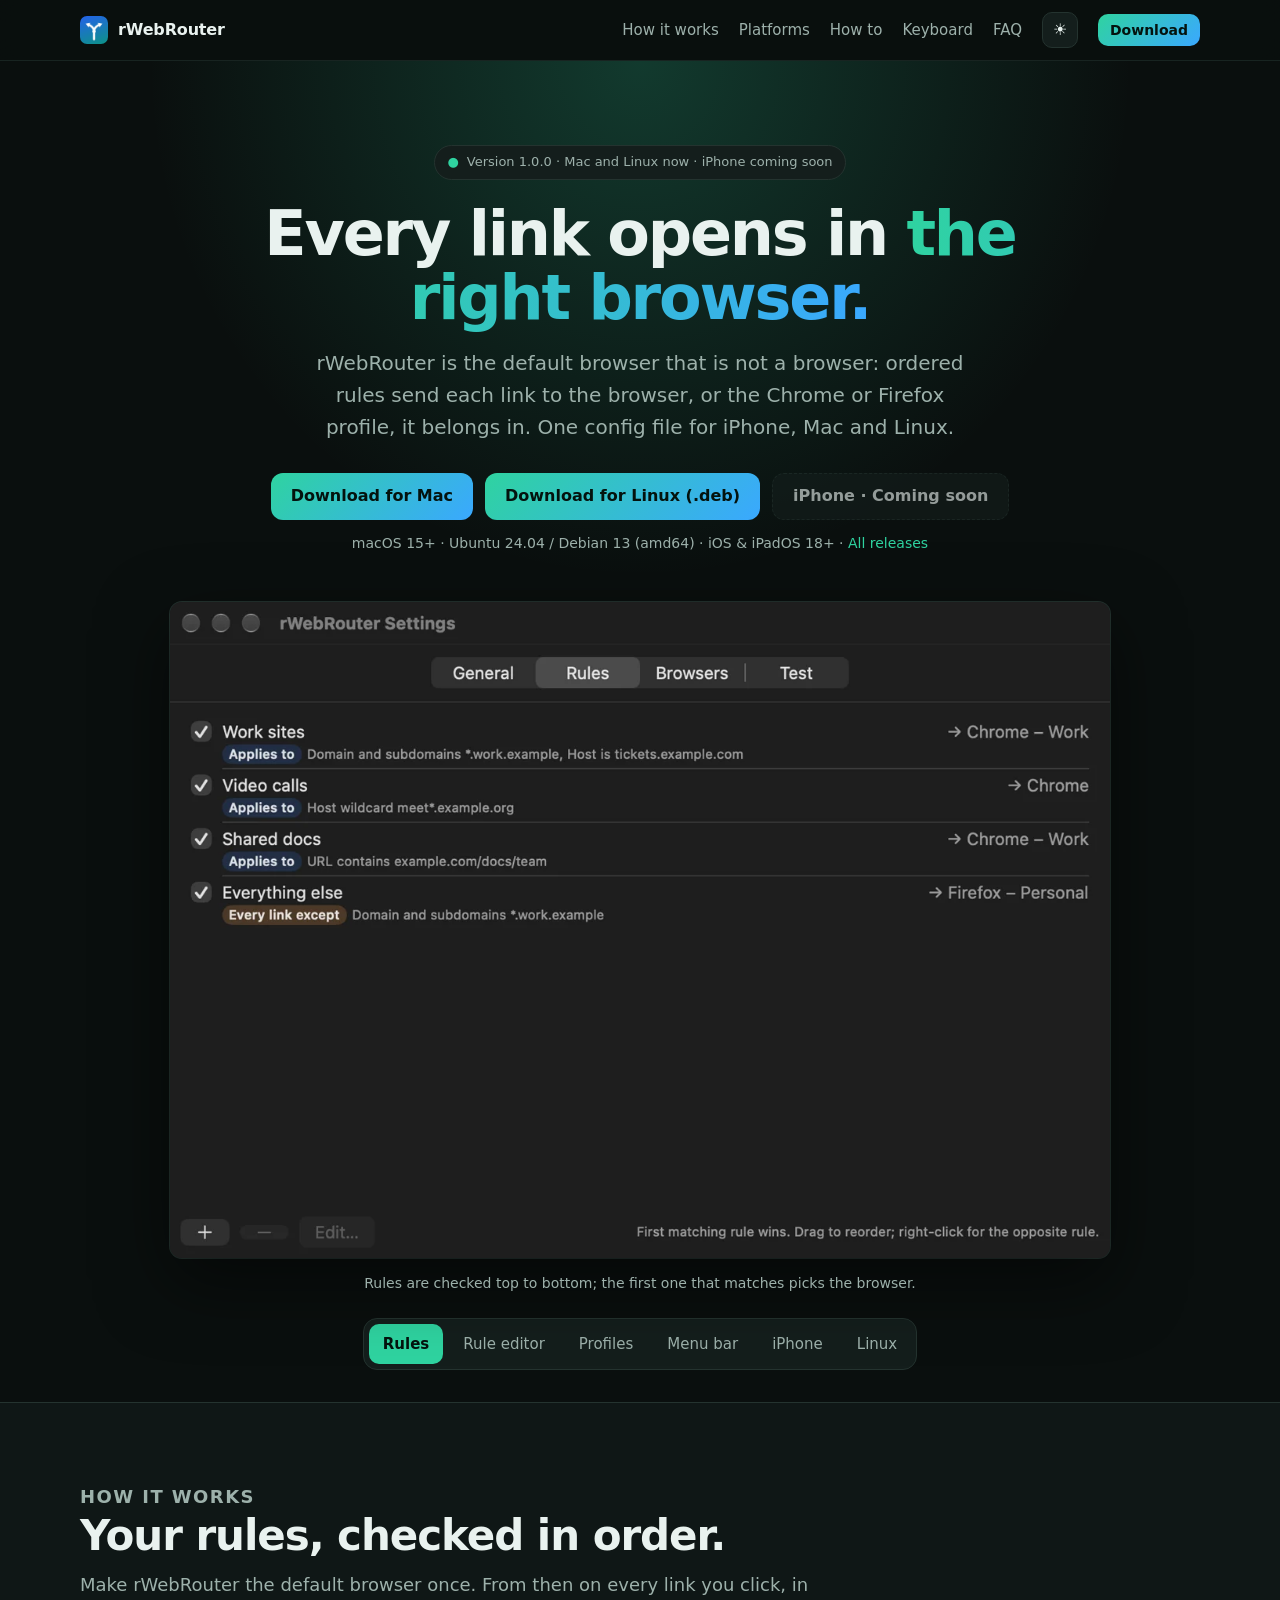
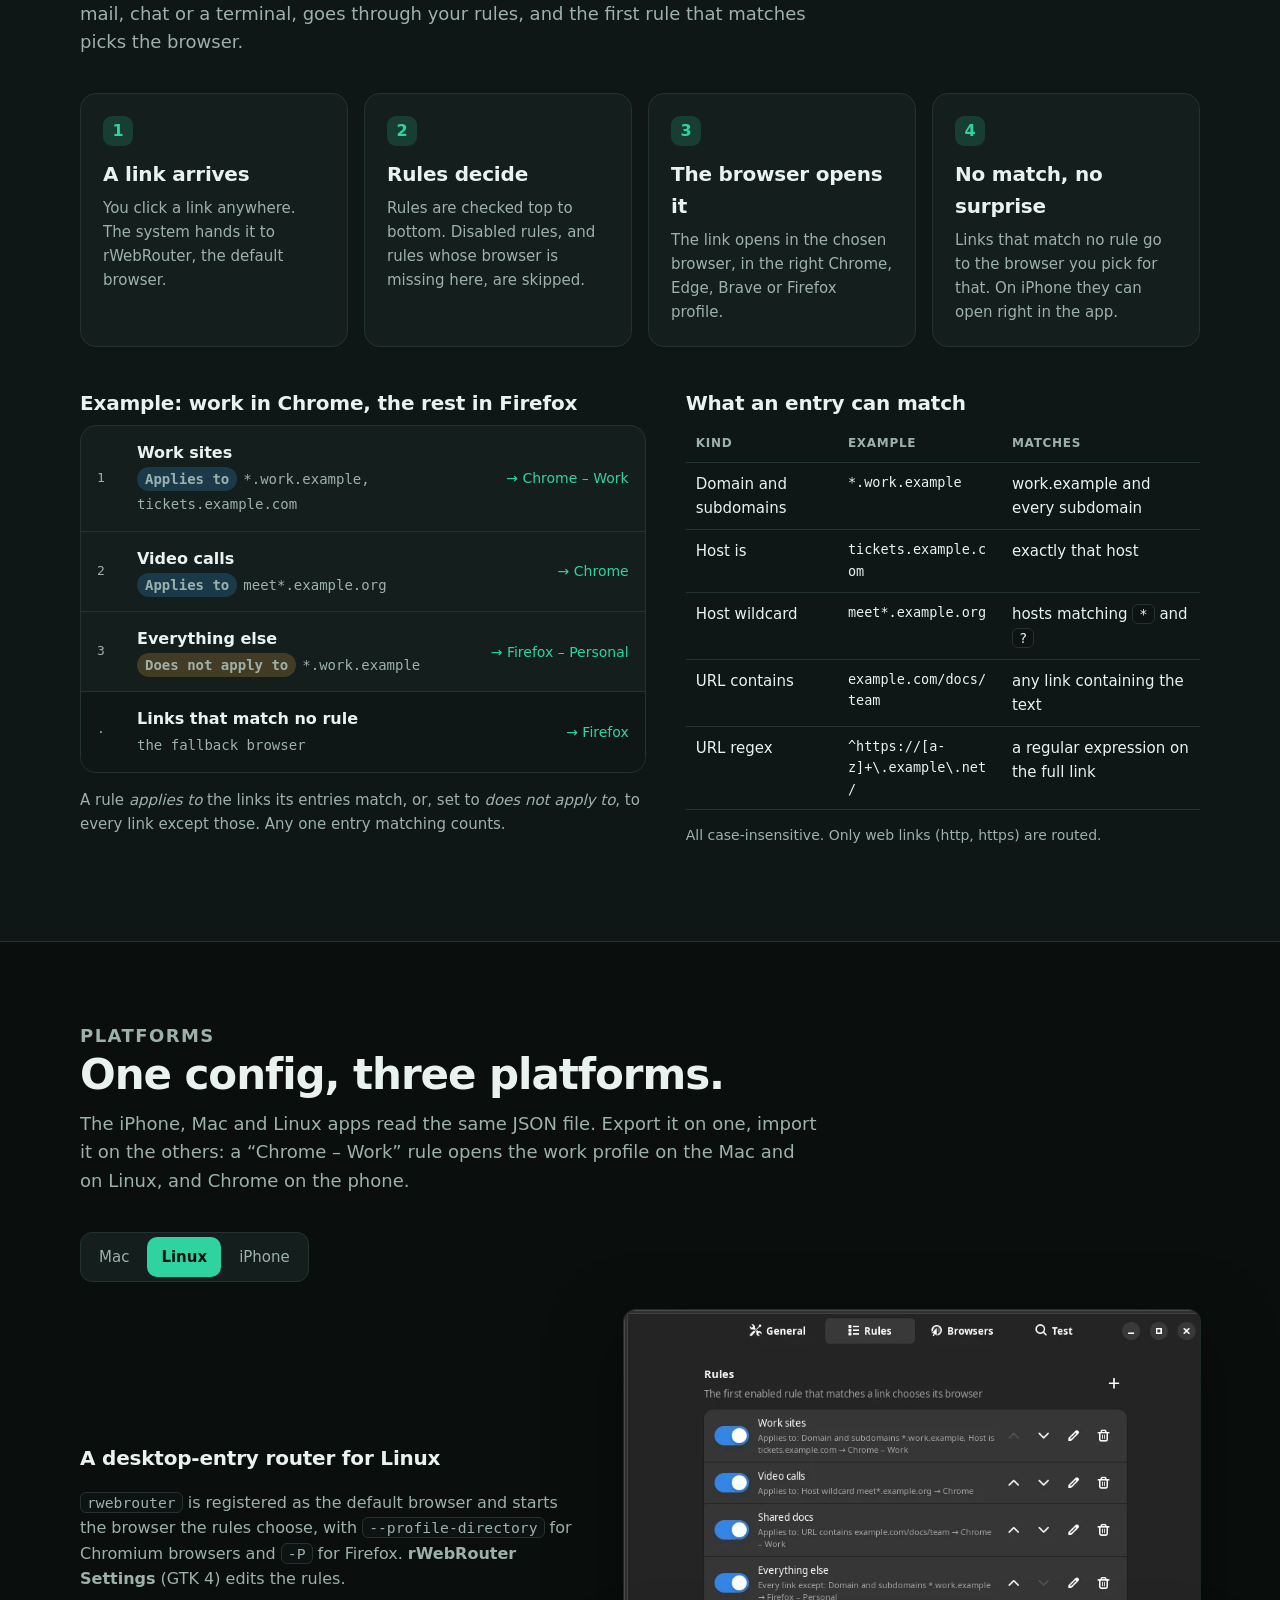
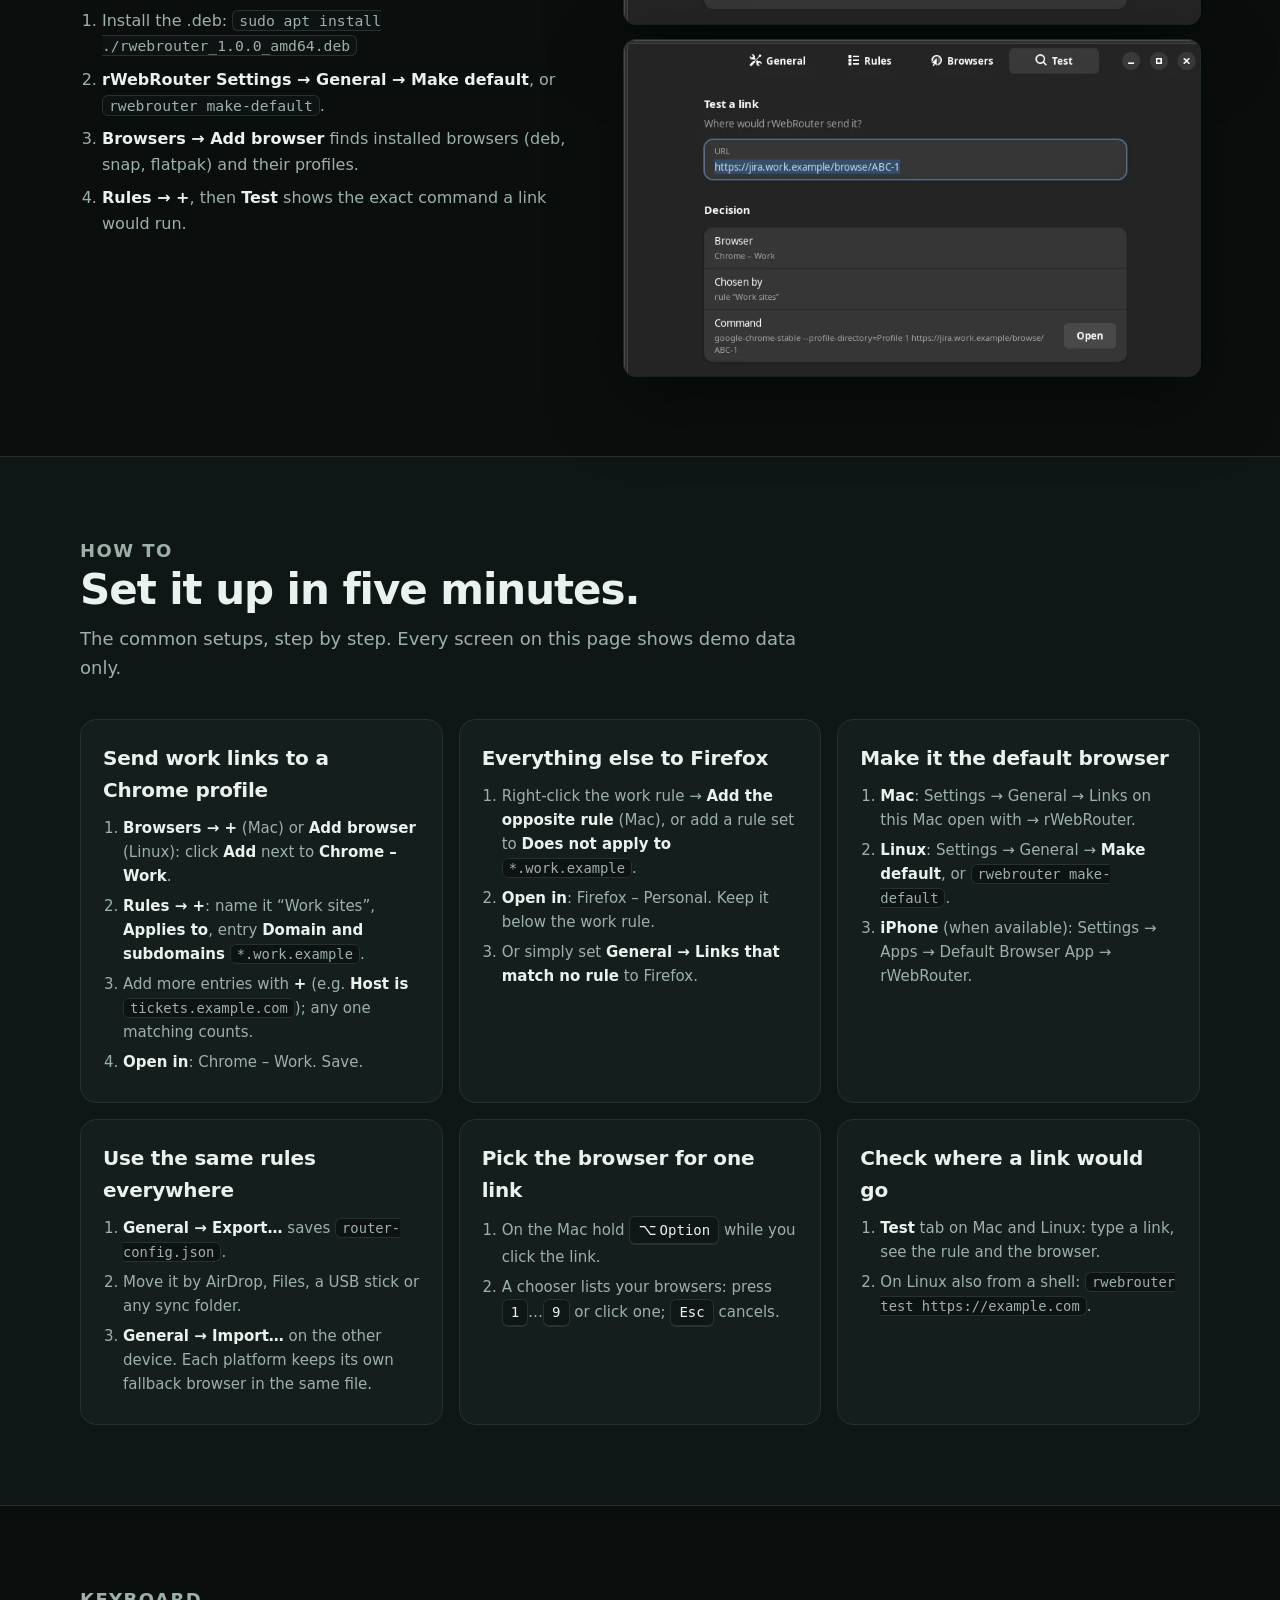
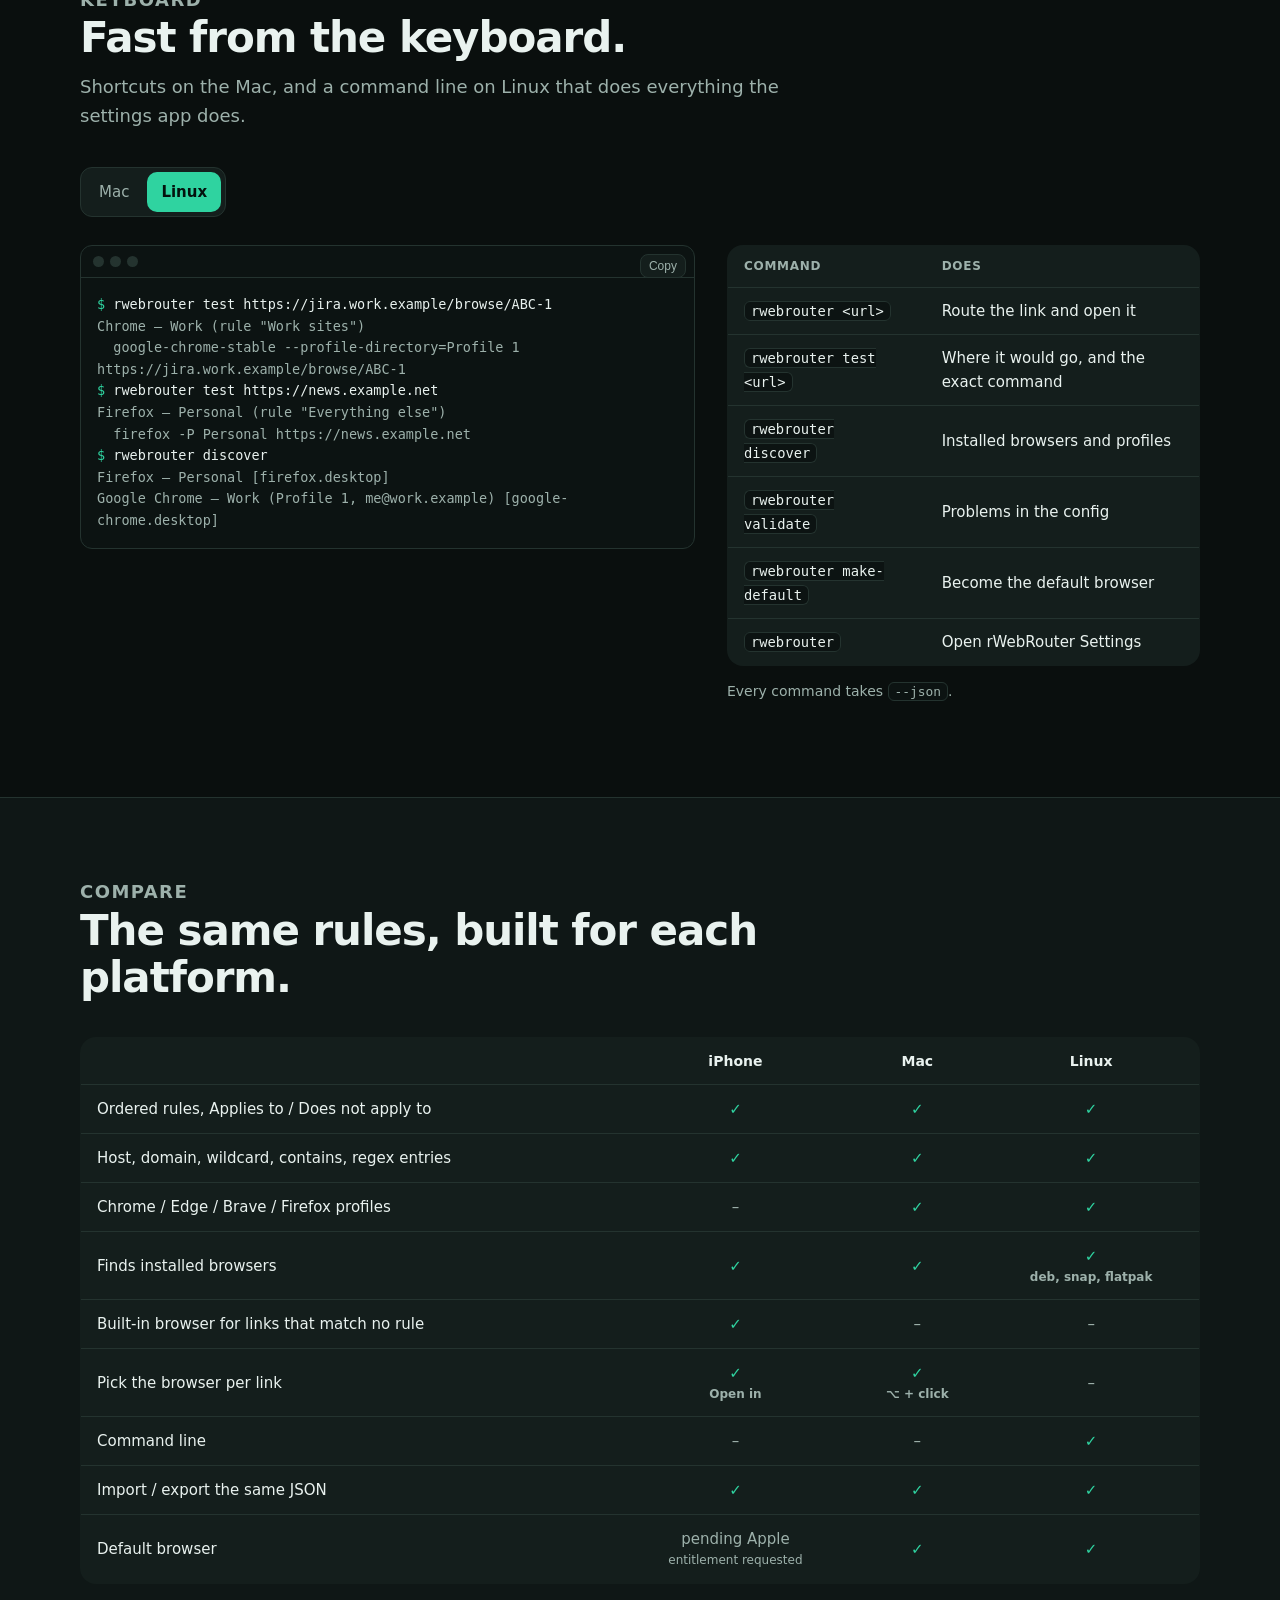
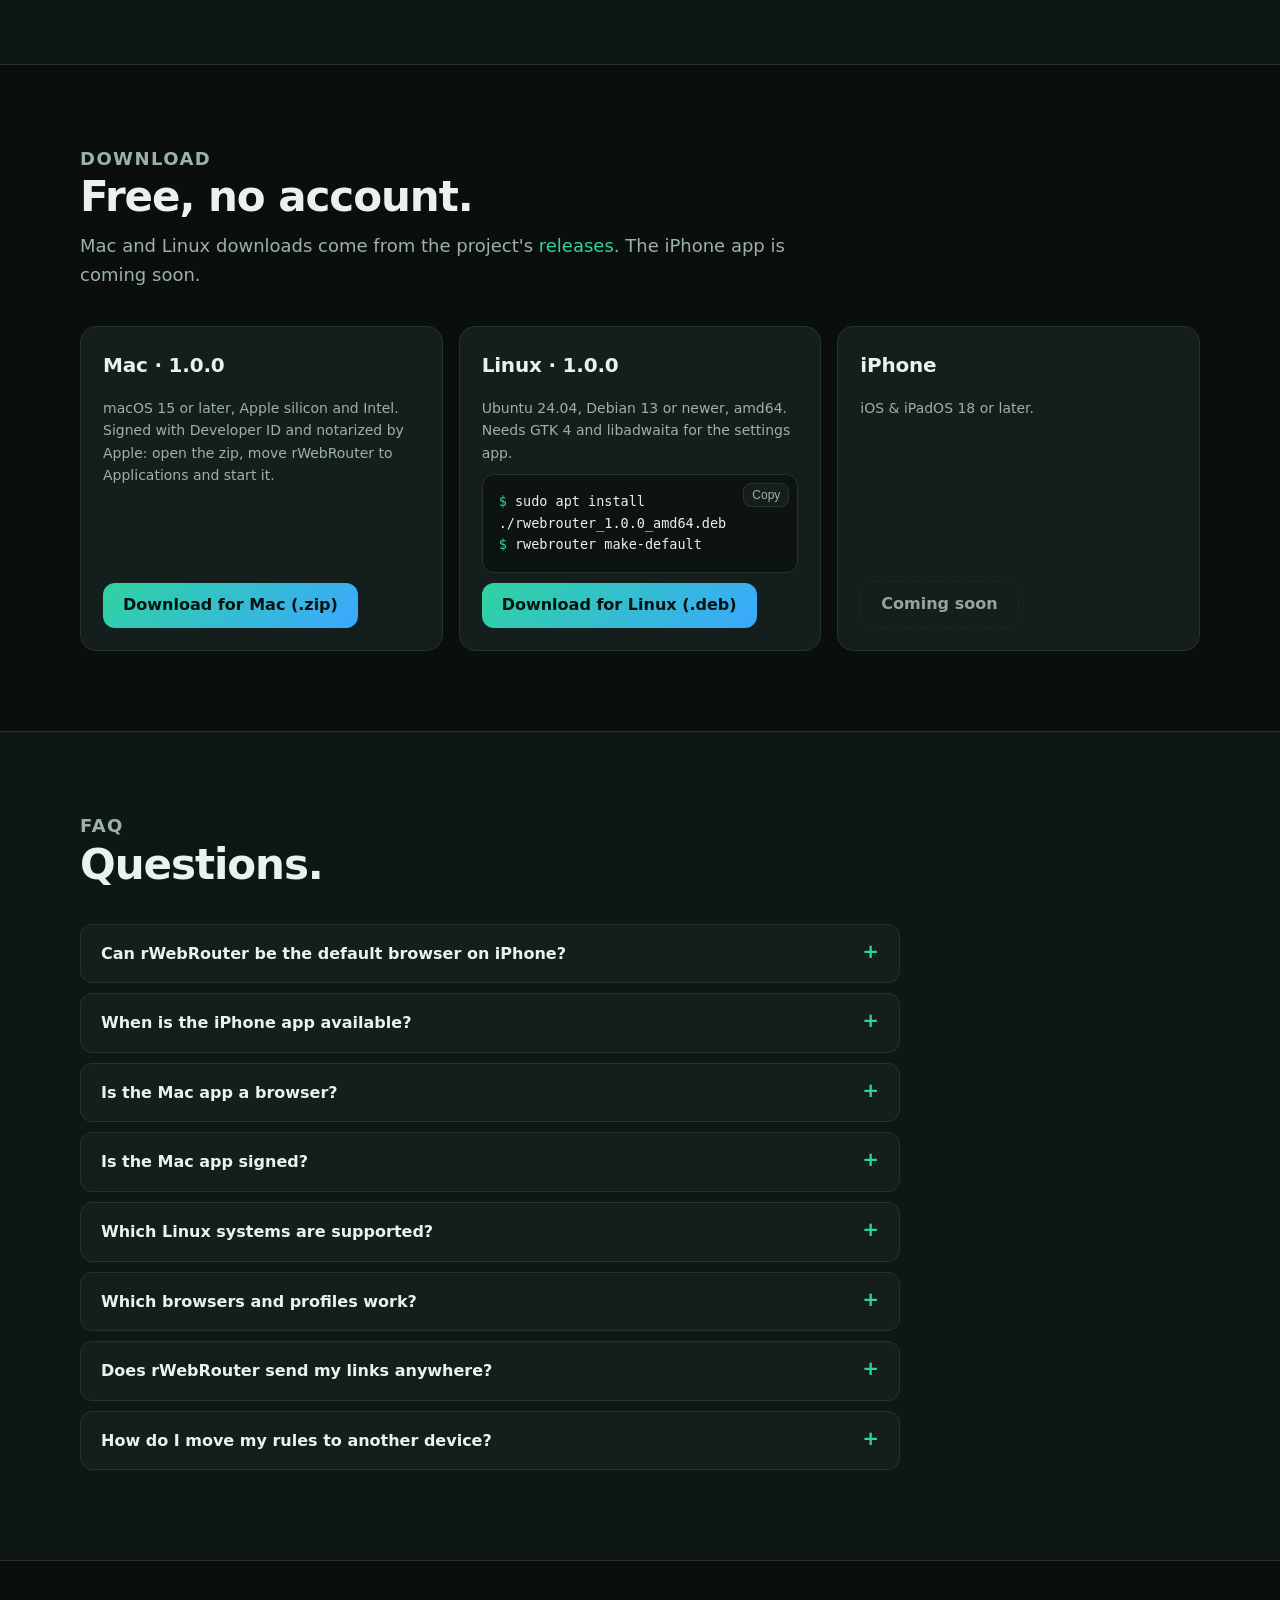
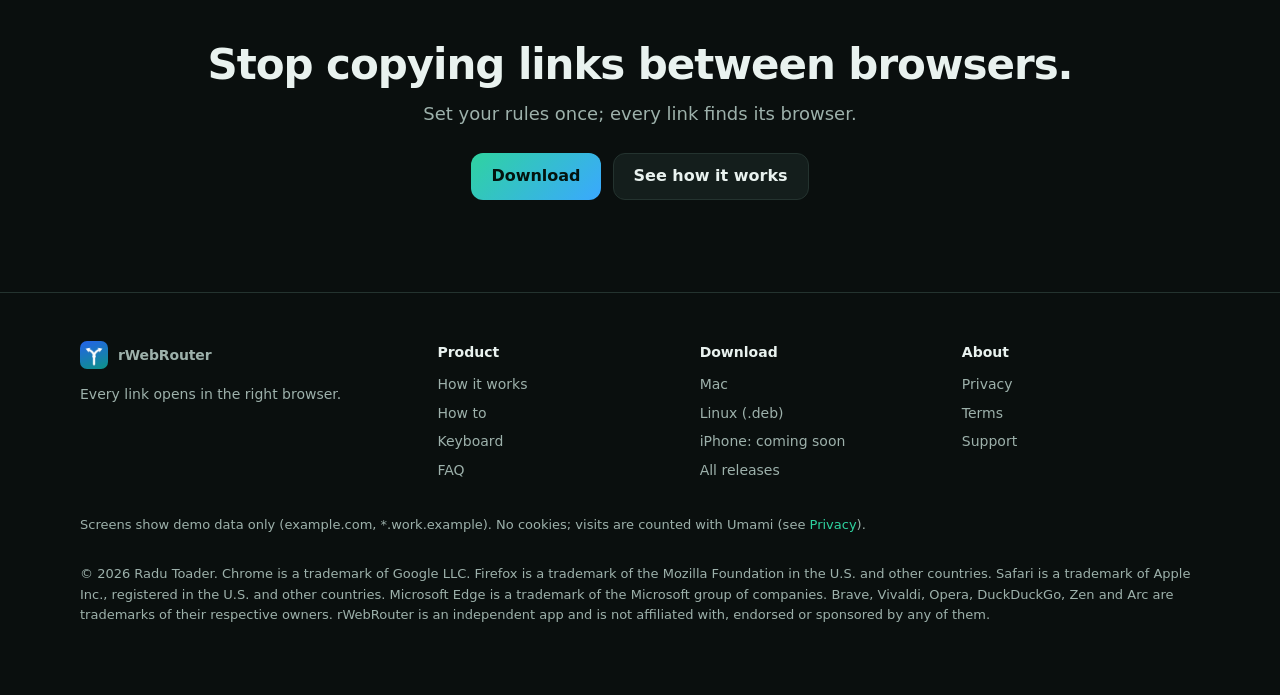
==== commit 1a4b8d80: "site: product page manual" ====
--- a/index.html
+++ b/index.html
@@ -28,23 +28,23 @@
       <a href="#faq">FAQ</a>
     </nav>
     <button class="theme" type="button" aria-label="Switch light or dark theme">☀</button>
-    <a class="btn small primary" href="#download">Coming soon</a>
+    <a class="btn small primary" href="#download">Download</a>
   </div>
 </header>
 
 <main>
 <section class="hero">
   <div class="wrap">
-    <span class="eyebrow"><b>●</b> Version 1.0.0 · Mac, Linux and iPhone coming soon</span>
+    <span class="eyebrow"><b>●</b> Version 1.0.0 · Mac and Linux now · iPhone coming soon</span>
     <h1>Every link opens in <span>the right browser.</span></h1>
     <p class="lede">rWebRouter is the default browser that is not a browser: ordered rules send each link to the
       browser, or the Chrome or Firefox profile, it belongs in. One config file for iPhone, Mac and Linux.</p>
     <div class="cta">
-      <button class="btn" type="button" disabled aria-disabled="true">Mac · Coming soon</button>
-      <button class="btn" type="button" disabled aria-disabled="true">Linux · Coming soon</button>
+      <a class="btn primary" href="https://github.com/radut/rwebrouter/releases/download/v1.0.0/rWebRouter-1.0.0-mac.zip">Download for Mac</a>
+      <a class="btn primary" href="https://github.com/radut/rwebrouter/releases/download/v1.0.0/rwebrouter_1.0.0_amd64.deb">Download for Linux (.deb)</a>
       <button class="btn" type="button" disabled aria-disabled="true">iPhone · Coming soon</button>
     </div>
-    <p class="platforms">macOS 15+ · Ubuntu 24.04 / Debian 13 (amd64) · iOS &amp; iPadOS 18+</p>
+    <p class="platforms">macOS 15+ · Ubuntu 24.04 / Debian 13 (amd64) · iOS &amp; iPadOS 18+ · <a href="https://github.com/radut/rwebrouter/releases">All releases</a></p>
 
     <div class="stage">
       <div class="stage-media">
@@ -65,7 +65,7 @@
           <figcaption>On the Mac it lives in the menu bar: recent links and where each one went.</figcaption>
         </figure>
         <figure id="v-iphone" role="tabpanel" aria-labelledby="t-iphone" hidden>
-          <div class="phone"><video data-autoplay muted loop playsinline preload="none" poster="media/ios/ios-rule-editor.v1.webp" width="600" height="1304" aria-label="iPhone: Settings, plus, a rule for *.work.example that opens in Chrome; Try it shows Applies; Save"><source src="media/ios/ios-rule.v1.mp4" type="video/mp4"></video></div>
+          <div class="phone"><video data-autoplay muted loop playsinline preload="none" poster="media/ios/ios-rule-editor.v2.webp" width="600" height="1304" aria-label="iPhone: Settings, plus, a rule for *.work.example that opens in Chrome; Try it shows Applies; Save"><source src="media/ios/ios-rule.v2.mp4" type="video/mp4"></video></div>
           <figcaption>iPhone: a rule in a few taps, with a live test. Coming soon.</figcaption>
         </figure>
         <figure id="v-linux" role="tabpanel" aria-labelledby="t-linux" hidden>
@@ -156,8 +156,8 @@
         <p style="color:var(--muted)">No window of its own: it sits in the menu bar and passes links on. Hold
           <kbd><span class="mod">⌥</span>Option</kbd> while clicking a link to pick the browser yourself.</p>
         <ol>
-          <li>Open the zip and move <b>rWebRouter</b> to Applications. The first time, open it from
-            <b>System Settings → Privacy &amp; Security → Open Anyway</b> (the build is not notarized yet).</li>
+          <li>Open the zip and move <b>rWebRouter</b> to Applications, then start it. The app is signed with
+            Developer ID and notarized by Apple.</li>
           <li><b>Settings → General → Links on this Mac open with</b>: rWebRouter. macOS asks you to confirm.</li>
           <li><b>Browsers → +</b> lists every installed browser and its profiles; click <b>Add</b> on the ones you route to.</li>
           <li><b>Rules → +</b>: add your rules, drag to reorder, right-click a rule to add its opposite.</li>
@@ -177,7 +177,7 @@
           browser the rules choose, with <code>--profile-directory</code> for Chromium browsers and <code>-P</code> for
           Firefox. <b>rWebRouter Settings</b> (GTK 4) edits the rules.</p>
         <ol>
-          <li>Install the .deb: <code>sudo apt install ./rwebrouter_amd64.deb</code></li>
+          <li>Install the .deb: <code>sudo apt install ./rwebrouter_1.0.0_amd64.deb</code></li>
           <li><b>rWebRouter Settings → General → Make default</b>, or <code>rwebrouter make-default</code>.</li>
           <li><b>Browsers → Add browser</b> finds installed browsers (deb, snap, flatpak) and their profiles.</li>
           <li><b>Rules → +</b>, then <b>Test</b> shows the exact command a link would run.</li>
@@ -192,12 +192,12 @@
     <div id="p-iphone" role="tabpanel" aria-labelledby="tab-iphone" class="platform phone-left" hidden>
       <div class="iphone-demos">
         <div class="tabs small" role="tablist" aria-label="iPhone demos"><button role="tab" id="ti-rule" aria-controls="pi-rule" aria-selected="true">Add a rule</button><button role="tab" id="ti-unmatched" aria-controls="pi-unmatched" aria-selected="false" tabindex="-1">No match</button><button role="tab" id="ti-discover" aria-controls="pi-discover" aria-selected="false" tabindex="-1">Browsers</button><button role="tab" id="ti-open-in" aria-controls="pi-open-in" aria-selected="false" tabindex="-1">Open in</button><button role="tab" id="ti-share" aria-controls="pi-share" aria-selected="false" tabindex="-1">Share</button><button role="tab" id="ti-browse" aria-controls="pi-browse" aria-selected="false" tabindex="-1">Browse</button></div>
-          <div id="pi-rule" role="tabpanel" aria-labelledby="ti-rule"><div class="phone"><video data-autoplay muted loop playsinline preload="none" poster="media/ios/ios-rule-editor.v1.webp" width="600" height="1304" aria-label="iPhone: Settings, plus, rule Work for *.work.example, Browser Chrome, Try it shows Applies, Save"><source src="media/ios/ios-rule.v1.mp4" type="video/mp4"></video></div></div>
-          <div id="pi-unmatched" role="tabpanel" aria-labelledby="ti-unmatched" hidden><div class="phone"><video data-autoplay muted loop playsinline preload="none" poster="media/ios/ios-unmatched.v1.webp" width="600" height="1304" aria-label="iPhone: Links that match no rule: switch Open here off, Send to, pick Firefox"><source src="media/ios/ios-unmatched.v1.mp4" type="video/mp4"></video></div></div>
-          <div id="pi-discover" role="tabpanel" aria-labelledby="ti-discover" hidden><div class="phone"><video data-autoplay muted loop playsinline preload="none" poster="media/ios/ios-discovered.v1.webp" width="600" height="1304" aria-label="iPhone: Custom browsers, plus, Discovered on this iPhone: rename Chrome to Chrome (Work), Add, add Firefox"><source src="media/ios/ios-discover.v1.mp4" type="video/mp4"></video></div></div>
-          <div id="pi-open-in" role="tabpanel" aria-labelledby="ti-open-in" hidden><div class="phone"><video data-autoplay muted loop playsinline preload="none" poster="media/ios/ios-open-in.v1.webp" width="600" height="1304" aria-label="iPhone: Open in menu on example.com, the rules pick Firefox, send the page to Chrome"><source src="media/ios/ios-open-in.v1.mp4" type="video/mp4"></video></div></div>
-          <div id="pi-share" role="tabpanel" aria-labelledby="ti-share" hidden><div class="phone"><video data-autoplay muted loop playsinline preload="none" poster="media/ios/ios-share.v1.webp" width="600" height="1304" aria-label="iPhone: Share button, rWebRouter share extension: where the link goes, one button per browser"><source src="media/ios/ios-share.v1.mp4" type="video/mp4"></video></div></div>
-          <div id="pi-browse" role="tabpanel" aria-labelledby="ti-browse" hidden><div class="phone"><video data-autoplay muted loop playsinline preload="none" poster="media/ios/ios-browser.v1.webp" width="600" height="1304" aria-label="iPhone: Address bar: type example.com, Go, the page loads in the app"><source src="media/ios/ios-browse.v1.mp4" type="video/mp4"></video></div></div>
+          <div id="pi-rule" role="tabpanel" aria-labelledby="ti-rule"><div class="phone"><video data-autoplay muted loop playsinline preload="none" poster="media/ios/ios-rule-editor.v2.webp" width="600" height="1304" aria-label="iPhone: Settings, plus, rule Work for *.work.example, Browser Chrome, Try it shows Applies, Save"><source src="media/ios/ios-rule.v2.mp4" type="video/mp4"></video></div></div>
+          <div id="pi-unmatched" role="tabpanel" aria-labelledby="ti-unmatched" hidden><div class="phone"><video data-autoplay muted loop playsinline preload="none" poster="media/ios/ios-unmatched.v2.webp" width="600" height="1304" aria-label="iPhone: Links that match no rule: switch Open here off, Send to, pick Firefox"><source src="media/ios/ios-unmatched.v2.mp4" type="video/mp4"></video></div></div>
+          <div id="pi-discover" role="tabpanel" aria-labelledby="ti-discover" hidden><div class="phone"><video data-autoplay muted loop playsinline preload="none" poster="media/ios/ios-discovered.v2.webp" width="600" height="1304" aria-label="iPhone: Custom browsers, plus, Discovered on this iPhone: rename Chrome to Chrome (Work), Add, add Firefox"><source src="media/ios/ios-discover.v2.mp4" type="video/mp4"></video></div></div>
+          <div id="pi-open-in" role="tabpanel" aria-labelledby="ti-open-in" hidden><div class="phone"><video data-autoplay muted loop playsinline preload="none" poster="media/ios/ios-open-in.v2.webp" width="600" height="1304" aria-label="iPhone: Open in menu on example.com, the rules pick Firefox, send the page to Chrome"><source src="media/ios/ios-open-in.v2.mp4" type="video/mp4"></video></div></div>
+          <div id="pi-share" role="tabpanel" aria-labelledby="ti-share" hidden><div class="phone"><video data-autoplay muted loop playsinline preload="none" poster="media/ios/ios-share.v2.webp" width="600" height="1304" aria-label="iPhone: Share button, rWebRouter share extension: where the link goes, one button per browser"><source src="media/ios/ios-share.v2.mp4" type="video/mp4"></video></div></div>
+          <div id="pi-browse" role="tabpanel" aria-labelledby="ti-browse" hidden><div class="phone"><video data-autoplay muted loop playsinline preload="none" poster="media/ios/ios-browser.v2.webp" width="600" height="1304" aria-label="iPhone: Address bar: type example.com, Go, the page loads in the app"><source src="media/ios/ios-browse.v2.mp4" type="video/mp4"></video></div></div>
       </div>
       <div>
         <h3>A small browser that routes, for iOS &amp; iPadOS 18+</h3>
@@ -361,22 +361,21 @@
     <div class="section-head">
       <p class="kicker">Download</p>
       <h2>Free, no account.</h2>
-      <p>Mac and Linux downloads are coming soon; the iPhone app too.</p>
+      <p>Mac and Linux downloads come from the project's <a href="https://github.com/radut/rwebrouter/releases">releases</a>. The iPhone app is coming soon.</p>
     </div>
     <div class="downloads">
       <div class="card">
         <h3>Mac · 1.0.0</h3>
-        <p class="note">macOS 15 or later, Apple silicon and Intel. Not notarized yet: the first time, open it from
-          System Settings → Privacy &amp; Security → <b>Open Anyway</b>, or run
-          <code>xattr -dr com.apple.quarantine /Applications/rWebRouter.app</code>.</p>
-        <button class="btn" type="button" disabled aria-disabled="true">Coming soon</button>
+        <p class="note">macOS 15 or later, Apple silicon and Intel. Signed with Developer ID and notarized by Apple:
+          open the zip, move rWebRouter to Applications and start it.</p>
+        <a class="btn primary" href="https://github.com/radut/rwebrouter/releases/download/v1.0.0/rWebRouter-1.0.0-mac.zip">Download for Mac (.zip)</a>
       </div>
       <div class="card">
         <h3>Linux · 1.0.0</h3>
         <p class="note">Ubuntu 24.04, Debian 13 or newer, amd64. Needs GTK 4 and libadwaita for the settings app.</p>
-        <div class="term snippet"><pre><span class="p">$ </span><span class="c">sudo apt install ./rwebrouter_amd64.deb</span>
+        <div class="term snippet"><pre><span class="p">$ </span><span class="c">sudo apt install ./rwebrouter_1.0.0_amd64.deb</span>
 <span class="p">$ </span><span class="c">rwebrouter make-default</span></pre></div>
-        <button class="btn" type="button" disabled aria-disabled="true">Coming soon</button>
+        <a class="btn primary" href="https://github.com/radut/rwebrouter/releases/download/v1.0.0/rwebrouter_1.0.0_amd64.deb">Download for Linux (.deb)</a>
       </div>
       <div class="card">
         <h3>iPhone</h3>
@@ -402,9 +401,9 @@
       <details><summary>Is the Mac app a browser?</summary>
         <div><p>No. On the Mac it is a menu-bar app with no window: it receives links as the default browser and
           passes each one to the browser your rules choose. Settings opens from the menu-bar icon or with <kbd><span class="mod">⌘</span>,</kbd>.</p></div></details>
-      <details><summary>Why does macOS say it cannot check the app?</summary>
-        <div><p>The Mac build is ad-hoc signed and not notarized yet. Open it once from System Settings → Privacy &amp;
-          Security → Open Anyway, or remove the quarantine flag with <code>xattr -dr com.apple.quarantine /Applications/rWebRouter.app</code>.</p></div></details>
+      <details><summary>Is the Mac app signed?</summary>
+        <div><p>Yes. The Mac download is signed with Developer ID and notarized by Apple, so it opens like any other app
+          from the internet. Each release lists SHA-256 checksums in <code>SHA256SUMS</code>.</p></div></details>
       <details><summary>Which Linux systems are supported?</summary>
         <div><p>The .deb is for amd64 Ubuntu 24.04, Debian 13 and newer (it needs GTK 4 and libadwaita for the
           settings app). Browsers installed as deb, snap or flatpak are found. Other packages are not built yet.</p></div></details>
@@ -426,7 +425,8 @@
     <h2>Stop copying links between browsers.</h2>
     <p style="color:var(--muted);font-size:18px;margin:0">Set your rules once; every link finds its browser.</p>
     <div class="cta">
-      <a class="btn primary" href="#how">See how it works</a>
+      <a class="btn primary" href="#download">Download</a>
+      <a class="btn" href="#how">See how it works</a>
     </div>
   </div>
 </section>
@@ -440,7 +440,7 @@
         <p>Every link opens in the right browser.</p>
       </div>
       <div><h4>Product</h4><ul><li><a href="#how">How it works</a></li><li><a href="#howto">How to</a></li><li><a href="#keyboard">Keyboard</a></li><li><a href="#faq">FAQ</a></li></ul></div>
-      <div><h4>Download</h4><ul><li>Mac: coming soon</li><li>Linux (.deb): coming soon</li><li>iPhone: coming soon</li></ul></div>
+      <div><h4>Download</h4><ul><li><a href="https://github.com/radut/rwebrouter/releases/download/v1.0.0/rWebRouter-1.0.0-mac.zip">Mac</a></li><li><a href="https://github.com/radut/rwebrouter/releases/download/v1.0.0/rwebrouter_1.0.0_amd64.deb">Linux (.deb)</a></li><li>iPhone: coming soon</li><li><a href="https://github.com/radut/rwebrouter/releases">All releases</a></li></ul></div>
       <div><h4>About</h4><ul><li><a href="privacy.html">Privacy</a></li><li><a href="terms.html">Terms</a></li><li><a href="support.html">Support</a></li></ul></div>
     </div>
     <p class="fine">Screens show demo data only (example.com, *.work.example). No cookies; visits are counted with Umami (see <a href="privacy.html">Privacy</a>).</p>
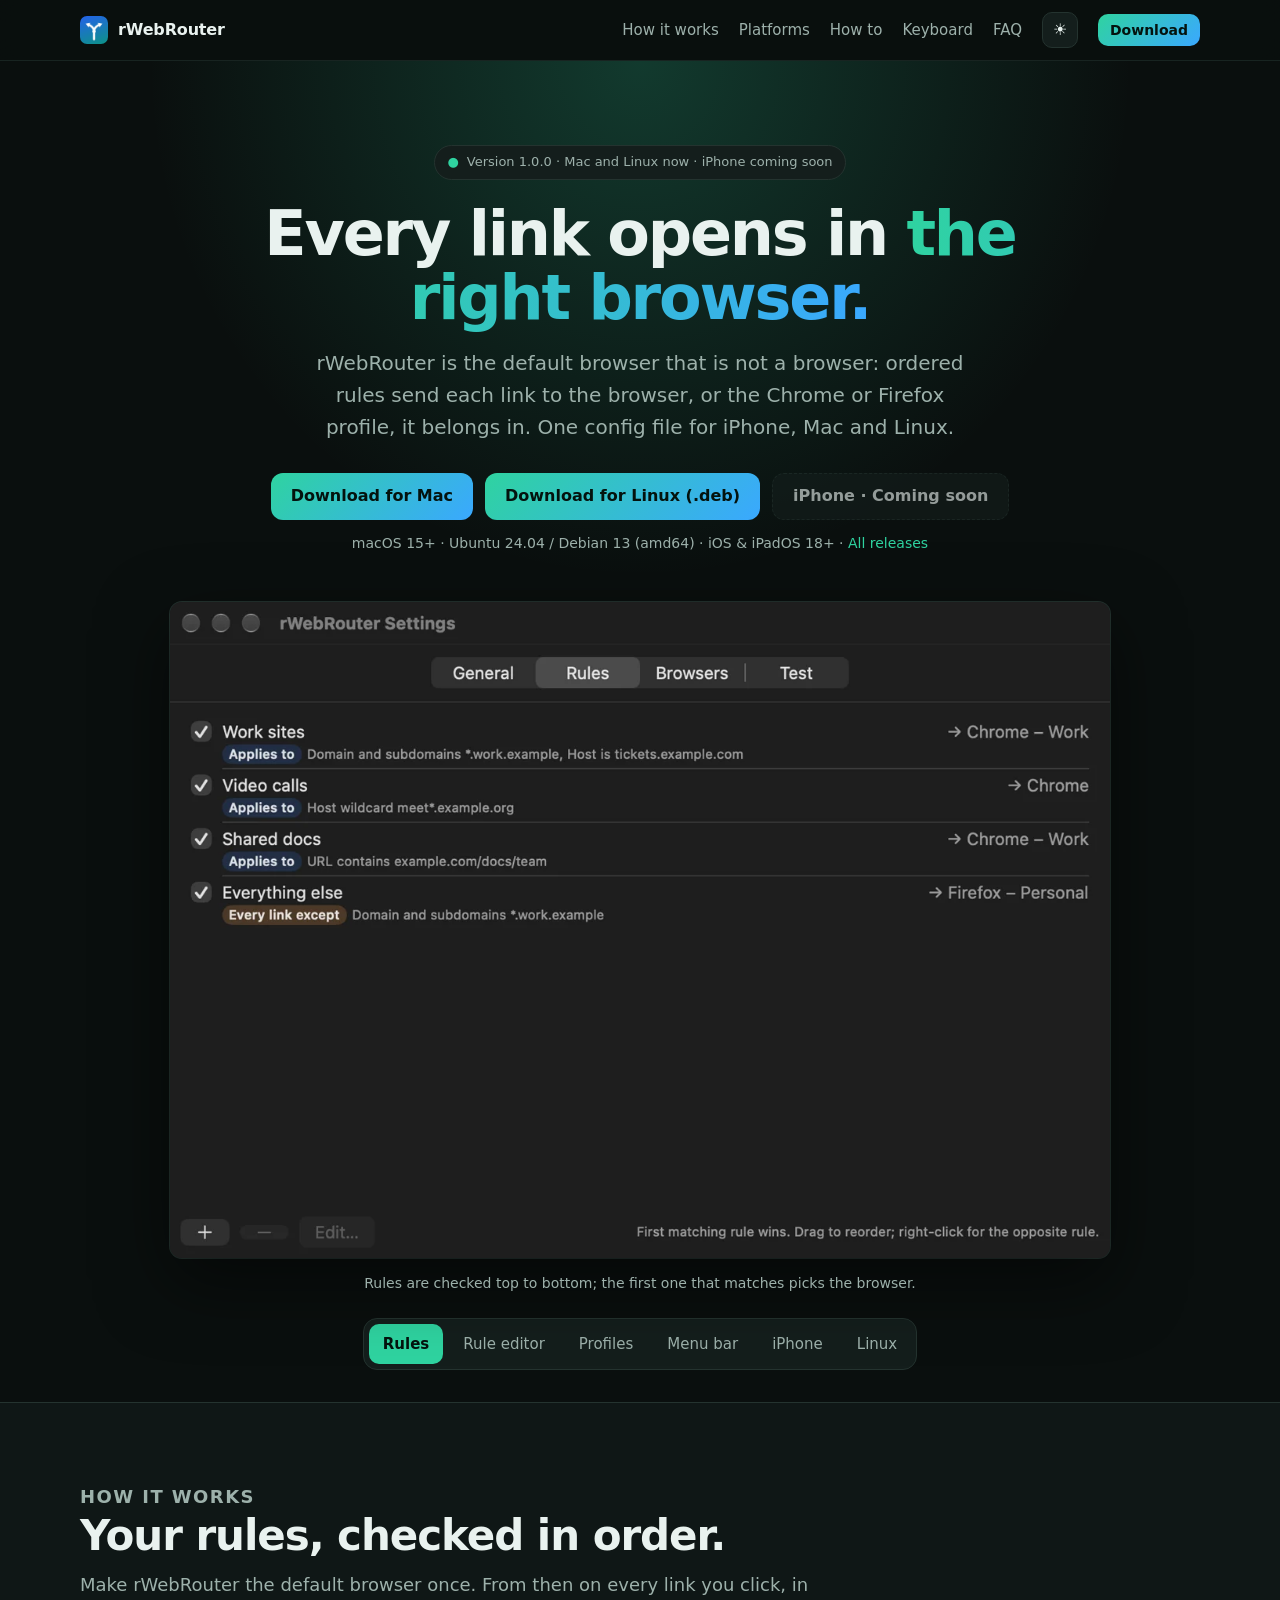
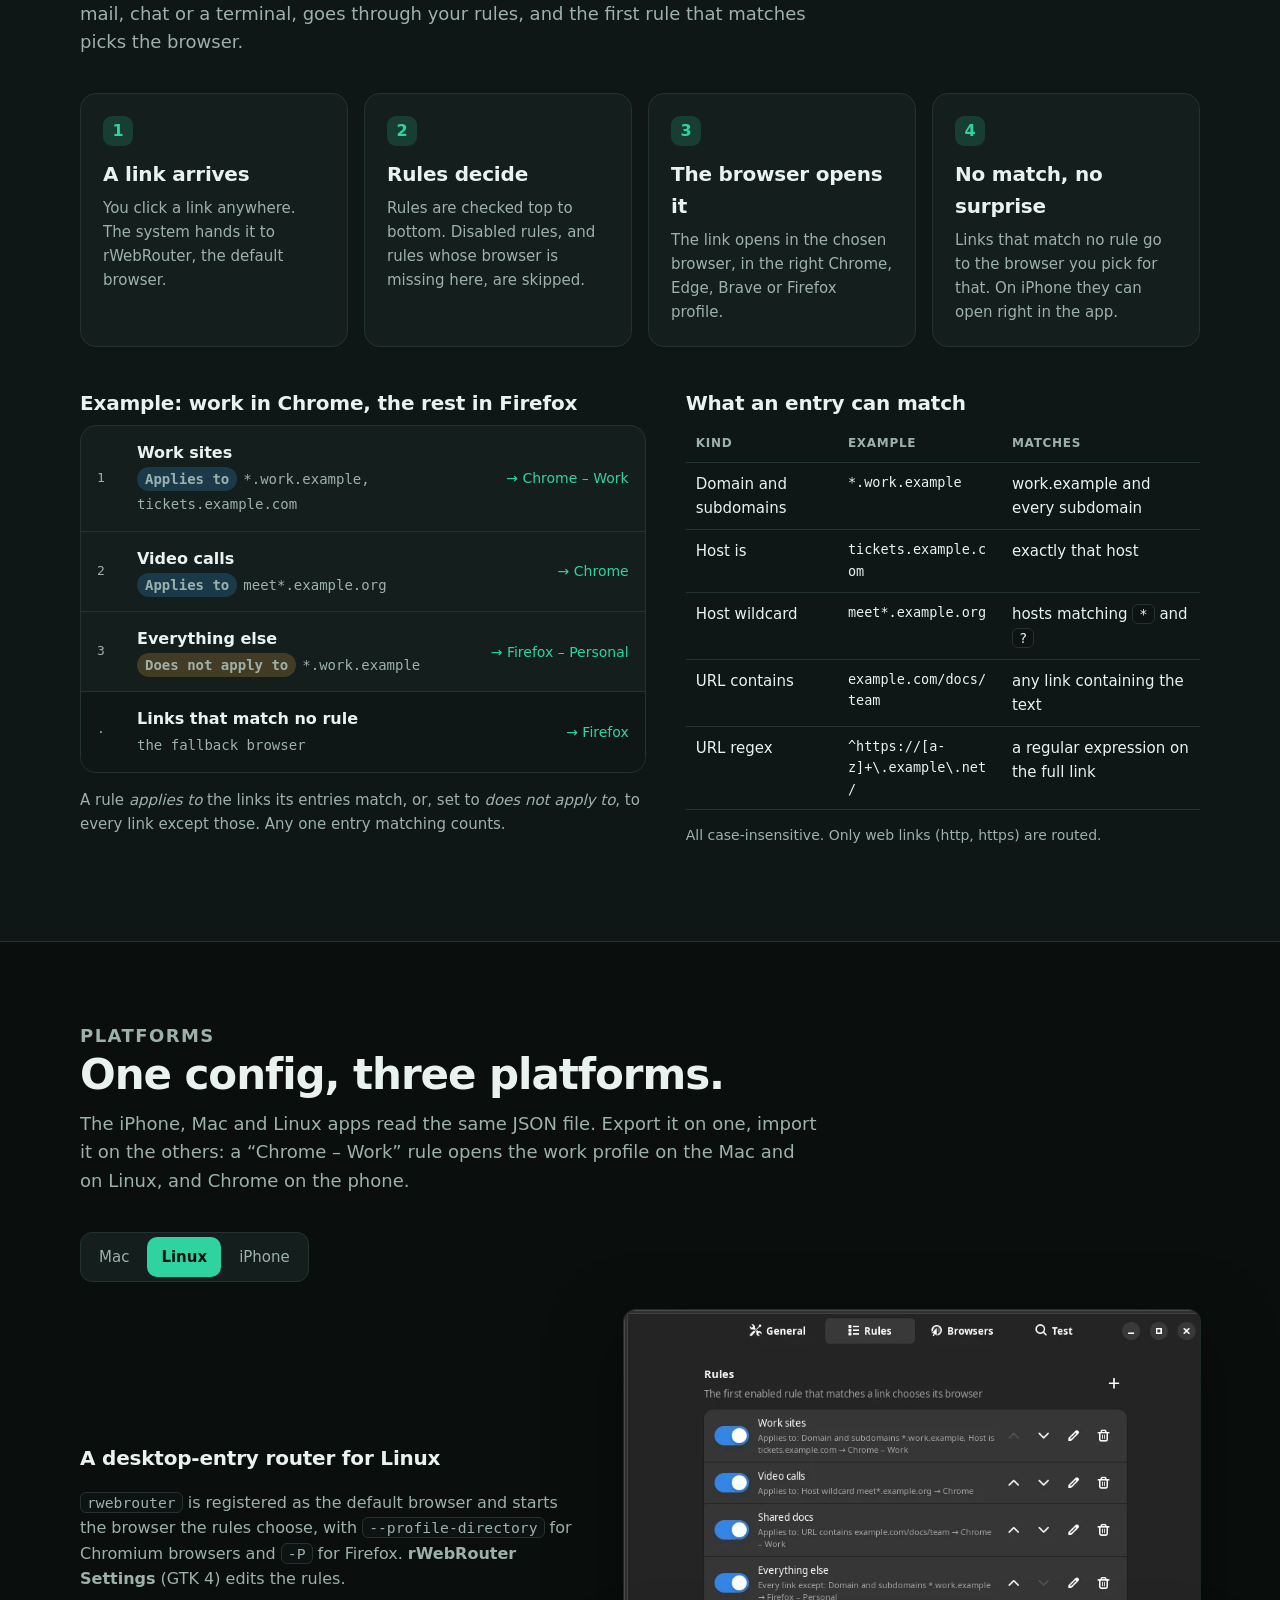
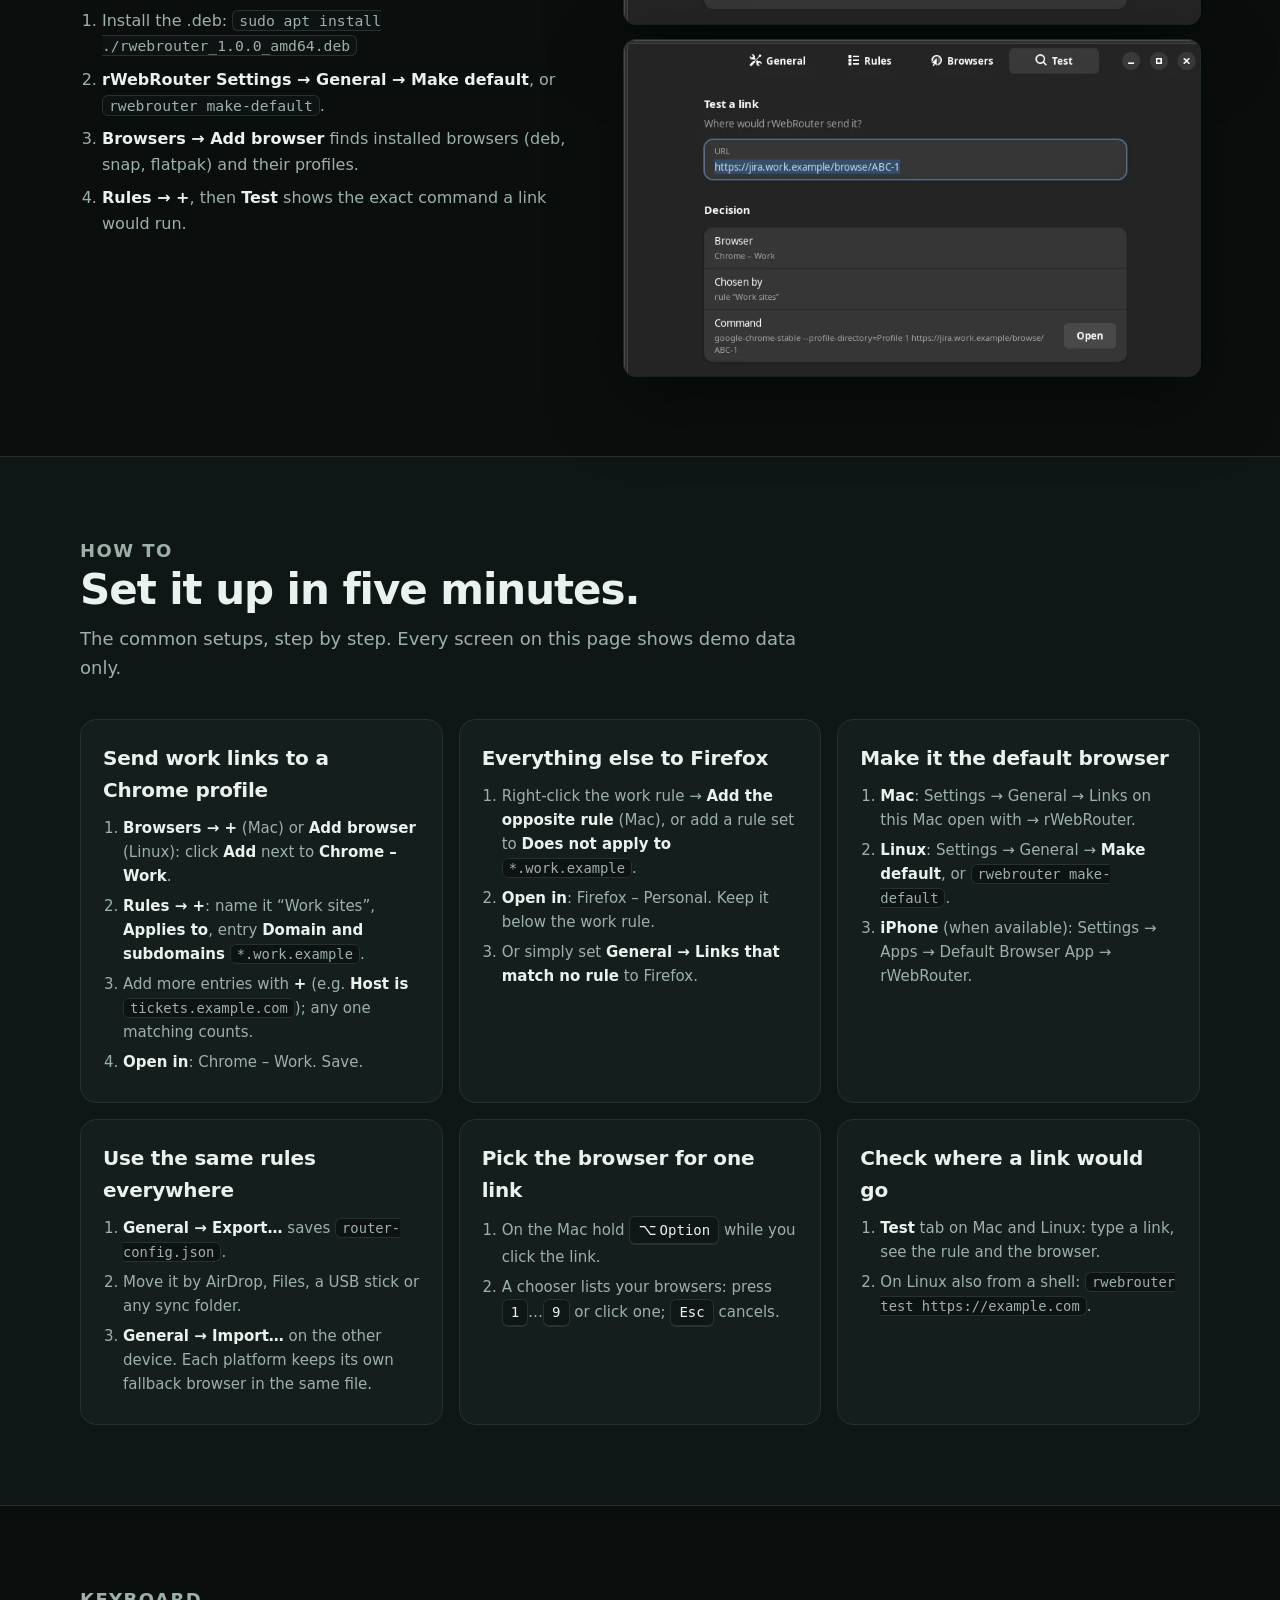
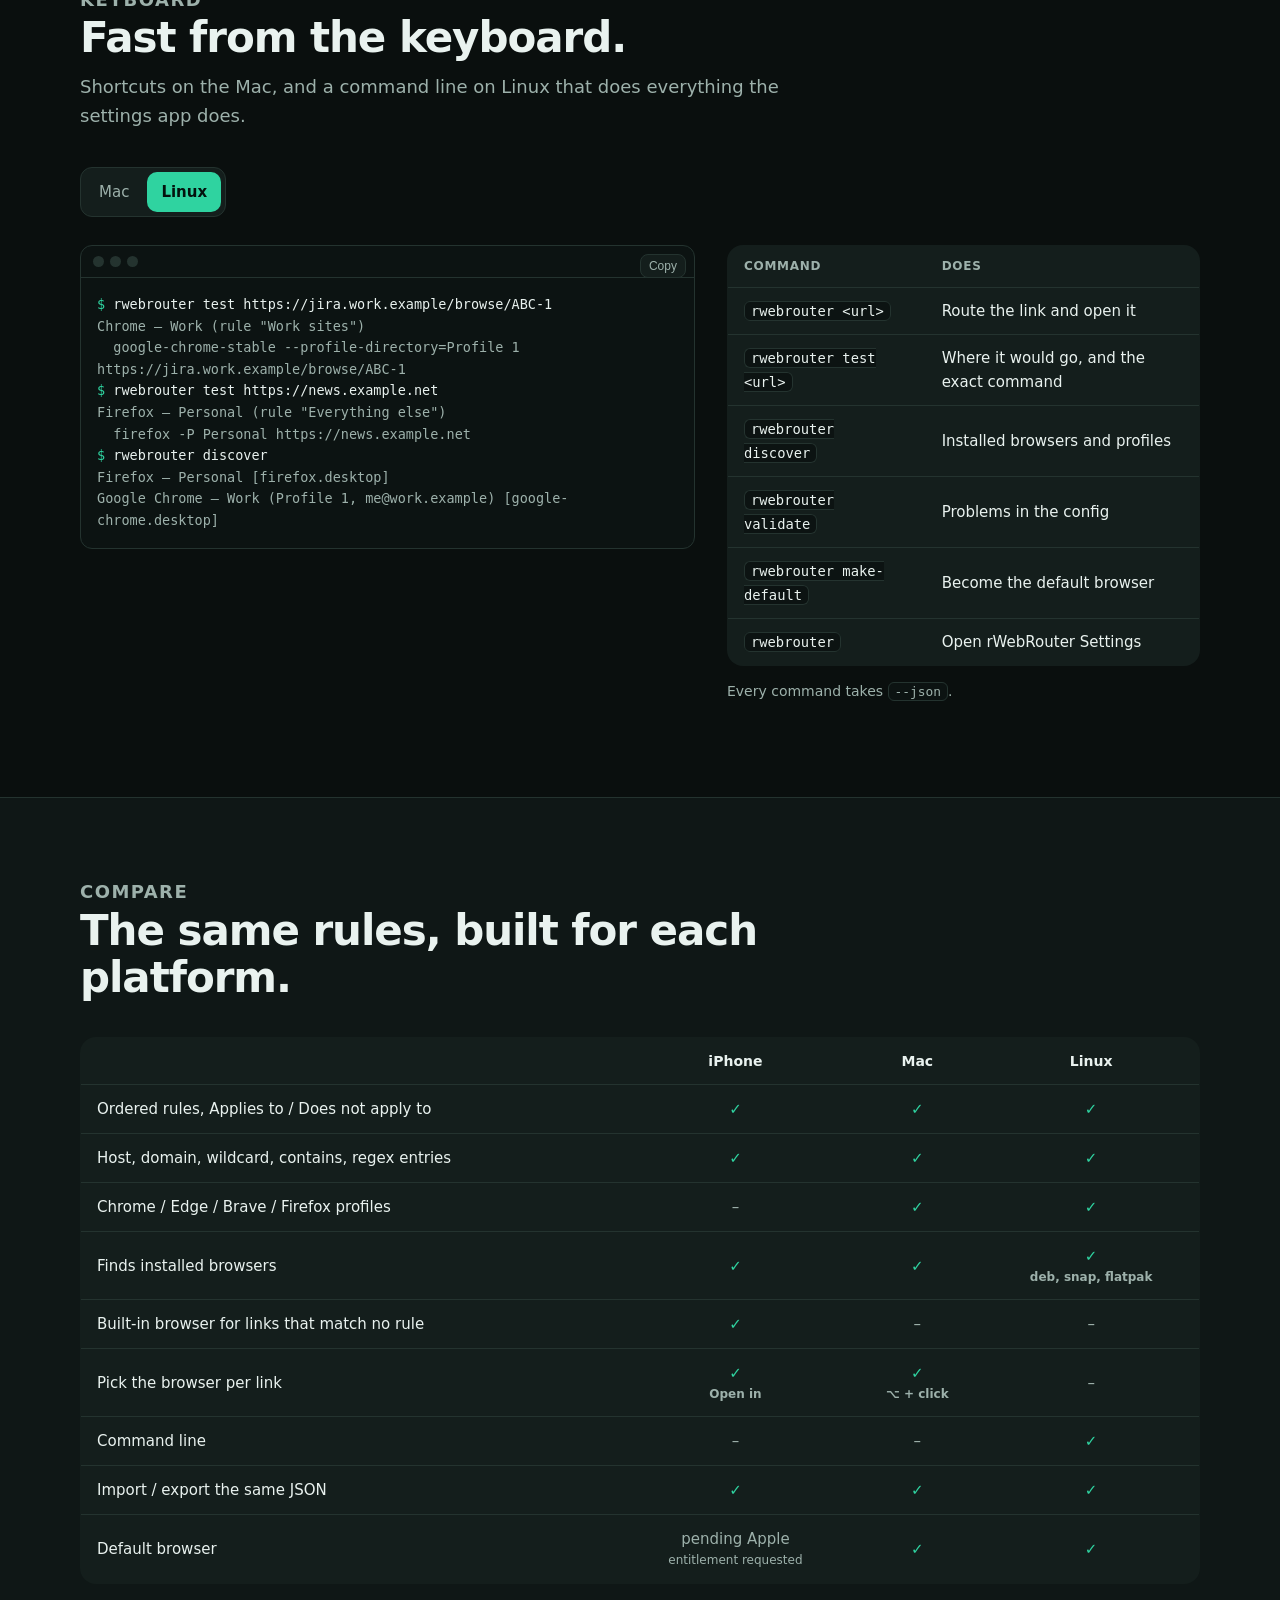
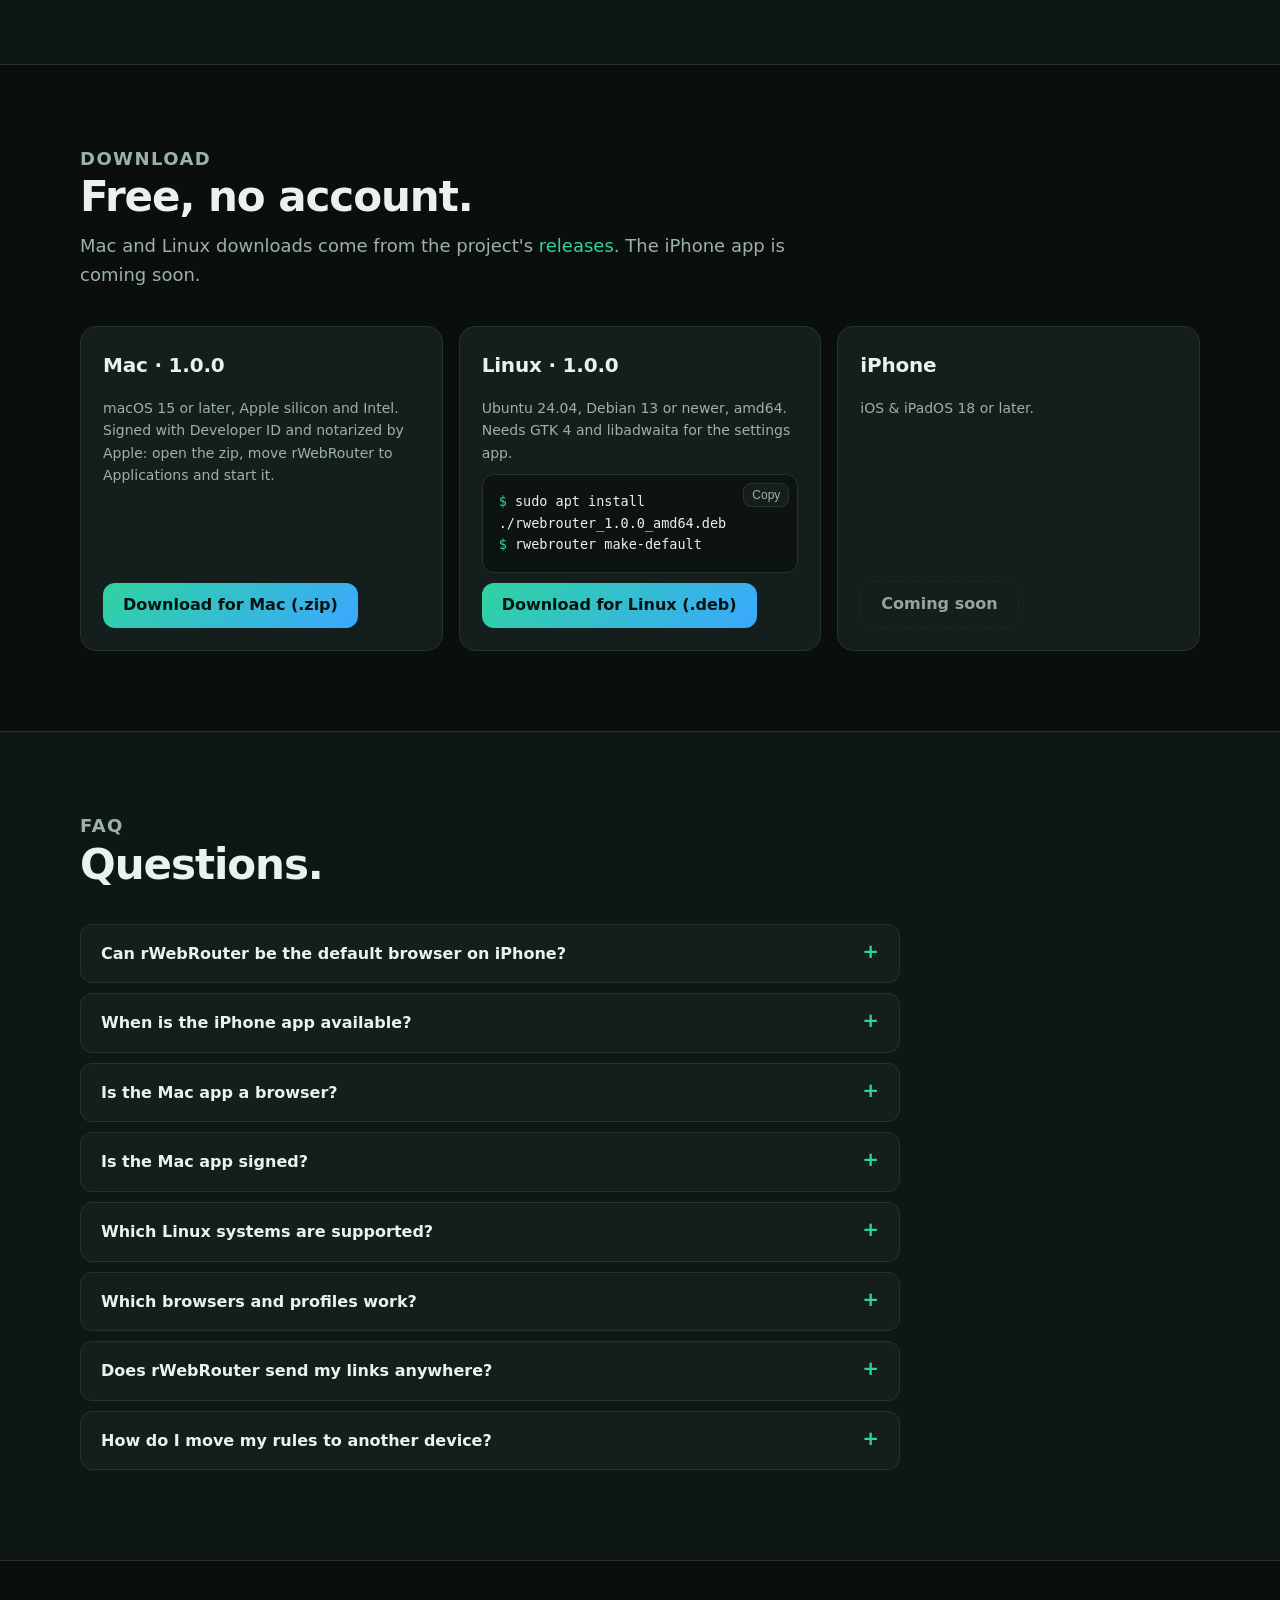
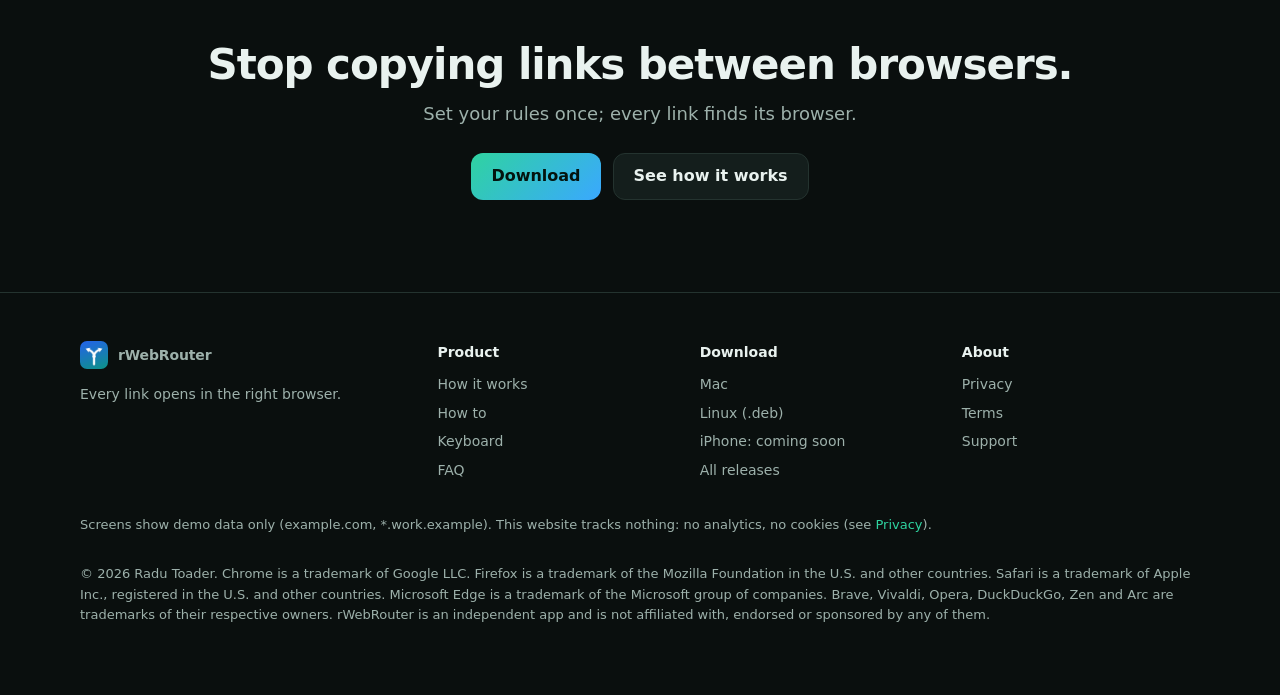
==== commit 42ddbb57: "site: product page manual" ====
--- a/index.html
+++ b/index.html
@@ -14,7 +14,7 @@
 <link rel="icon" href="favicon.png" type="image/png">
 <link rel="stylesheet" href="style.css?v=3">
 <script>try{var t=localStorage.getItem("theme");if(t==="light"||t==="dark")document.documentElement.dataset.theme=t}catch(e){}</script>
-<script defer src="https://cloud.umami.is/script.js" data-website-id="c5b8f3b9-dc89-4e42-afc2-06ee72310179"></script></head>
+</head>
 <body>
 
 <header class="top">
@@ -443,7 +443,7 @@
       <div><h4>Download</h4><ul><li><a href="https://github.com/radut/rwebrouter/releases/download/v1.0.0/rWebRouter-1.0.0-mac.zip">Mac</a></li><li><a href="https://github.com/radut/rwebrouter/releases/download/v1.0.0/rwebrouter_1.0.0_amd64.deb">Linux (.deb)</a></li><li>iPhone: coming soon</li><li><a href="https://github.com/radut/rwebrouter/releases">All releases</a></li></ul></div>
       <div><h4>About</h4><ul><li><a href="privacy.html">Privacy</a></li><li><a href="terms.html">Terms</a></li><li><a href="support.html">Support</a></li></ul></div>
     </div>
-    <p class="fine">Screens show demo data only (example.com, *.work.example). No cookies; visits are counted with Umami (see <a href="privacy.html">Privacy</a>).</p>
+    <p class="fine">Screens show demo data only (example.com, *.work.example). This website tracks nothing: no analytics, no cookies (see <a href="privacy.html">Privacy</a>).</p>
     <p class="fine">© 2026 Radu Toader. Chrome is a trademark of Google LLC. Firefox is a trademark of the Mozilla Foundation in the U.S. and other countries. Safari is a trademark of Apple Inc., registered in the U.S. and other countries. Microsoft Edge is a trademark of the Microsoft group of companies. Brave, Vivaldi, Opera, DuckDuckGo, Zen and Arc are trademarks of their respective owners. rWebRouter is an independent app and is not affiliated with, endorsed or sponsored by any of them.</p>
   </div>
 </footer>
--- a/style.css
+++ b/style.css
@@ -1,4 +1,4 @@
-/* rWebRouter product page. No external fonts or trackers besides the analytics tag: system font stacks only. */
+/* rWebRouter product page. No external fonts, scripts or trackers: system font stacks only. */
 :root {
   --bg: #0a0f0e;
   --bg-2: #0f1716;
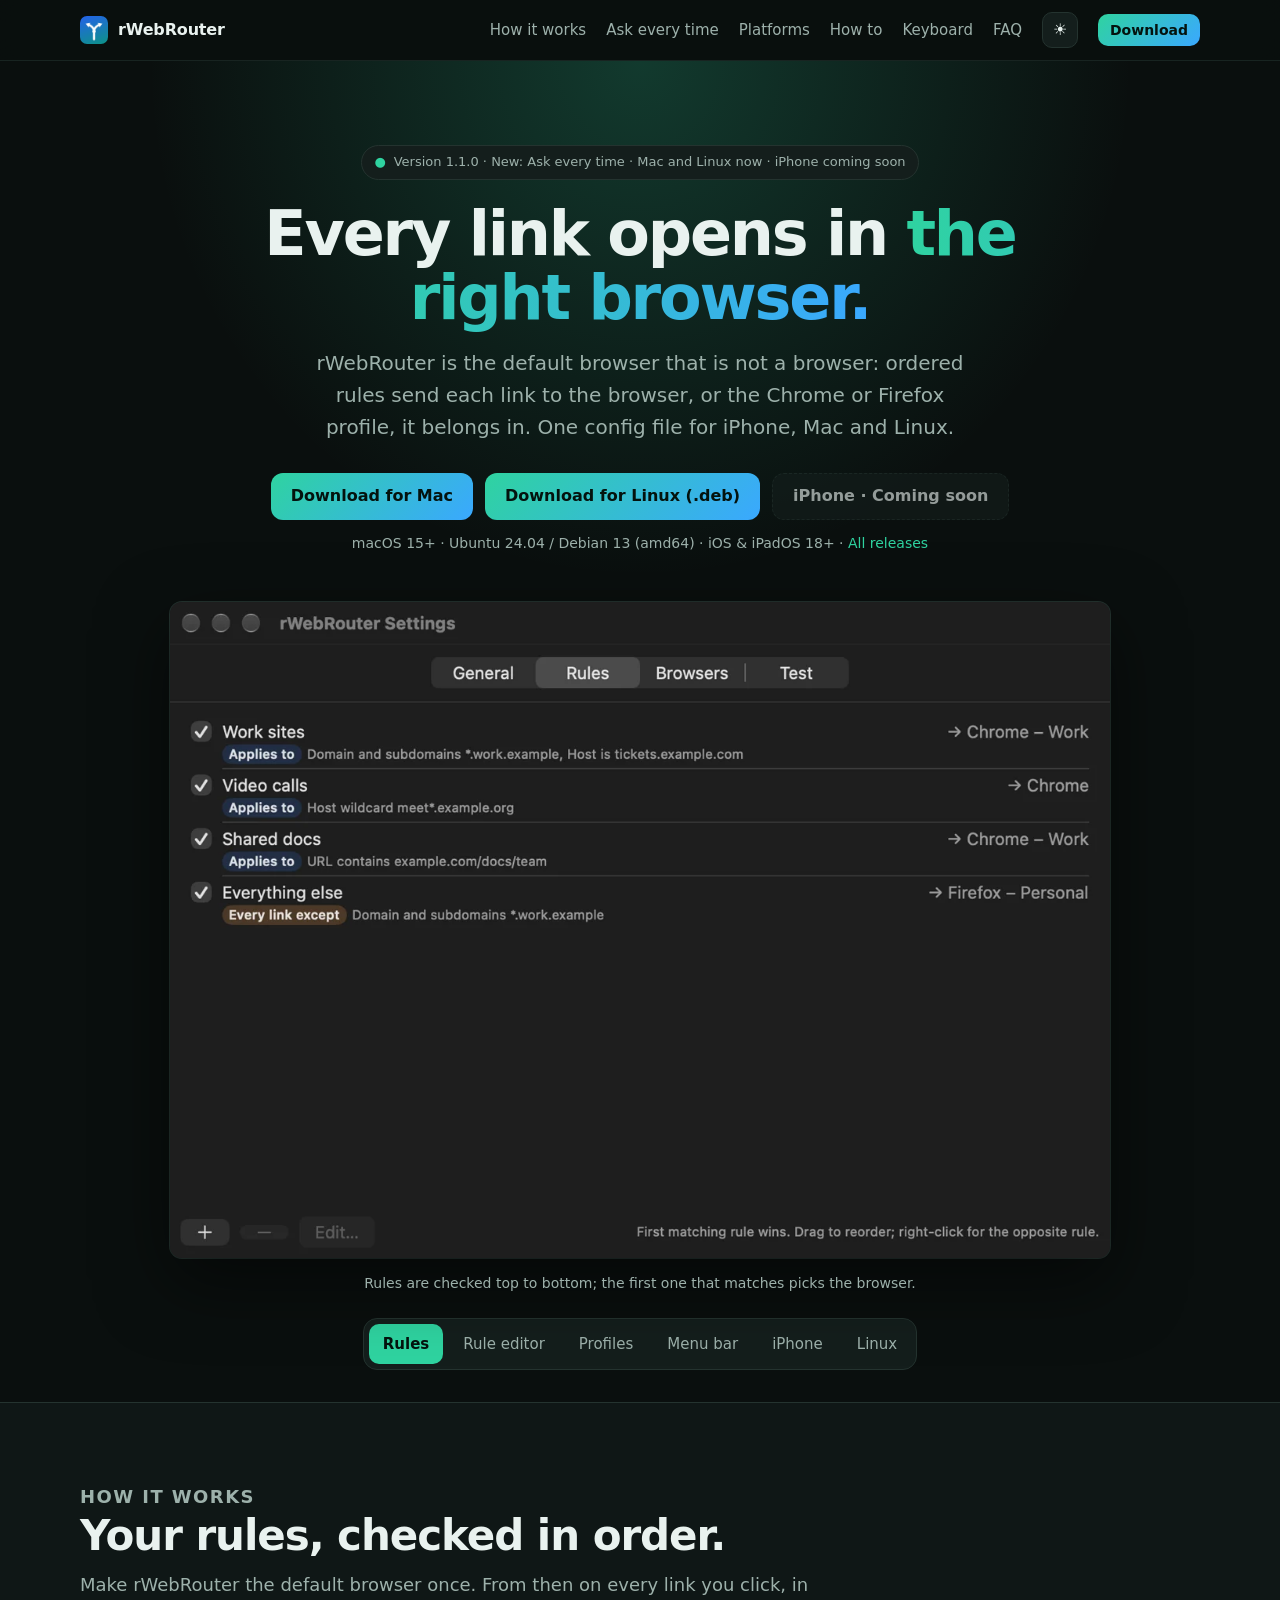
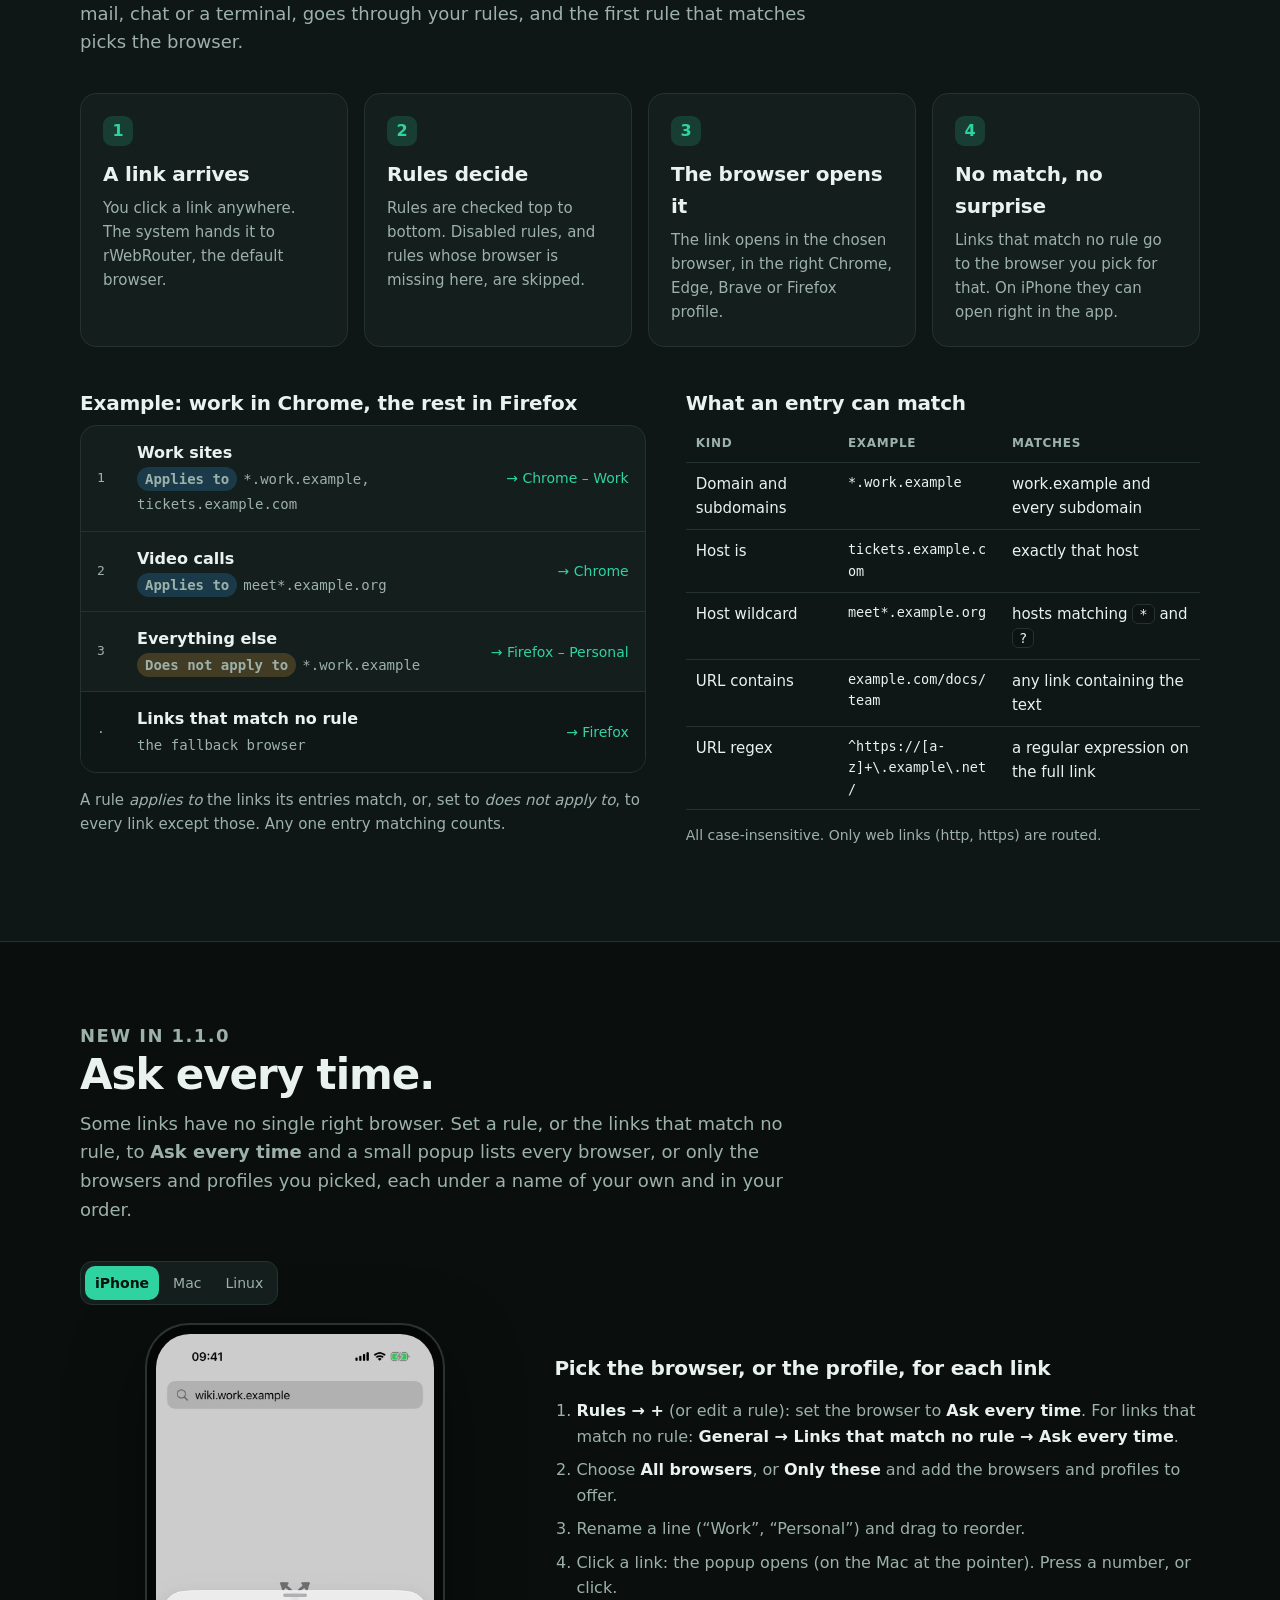
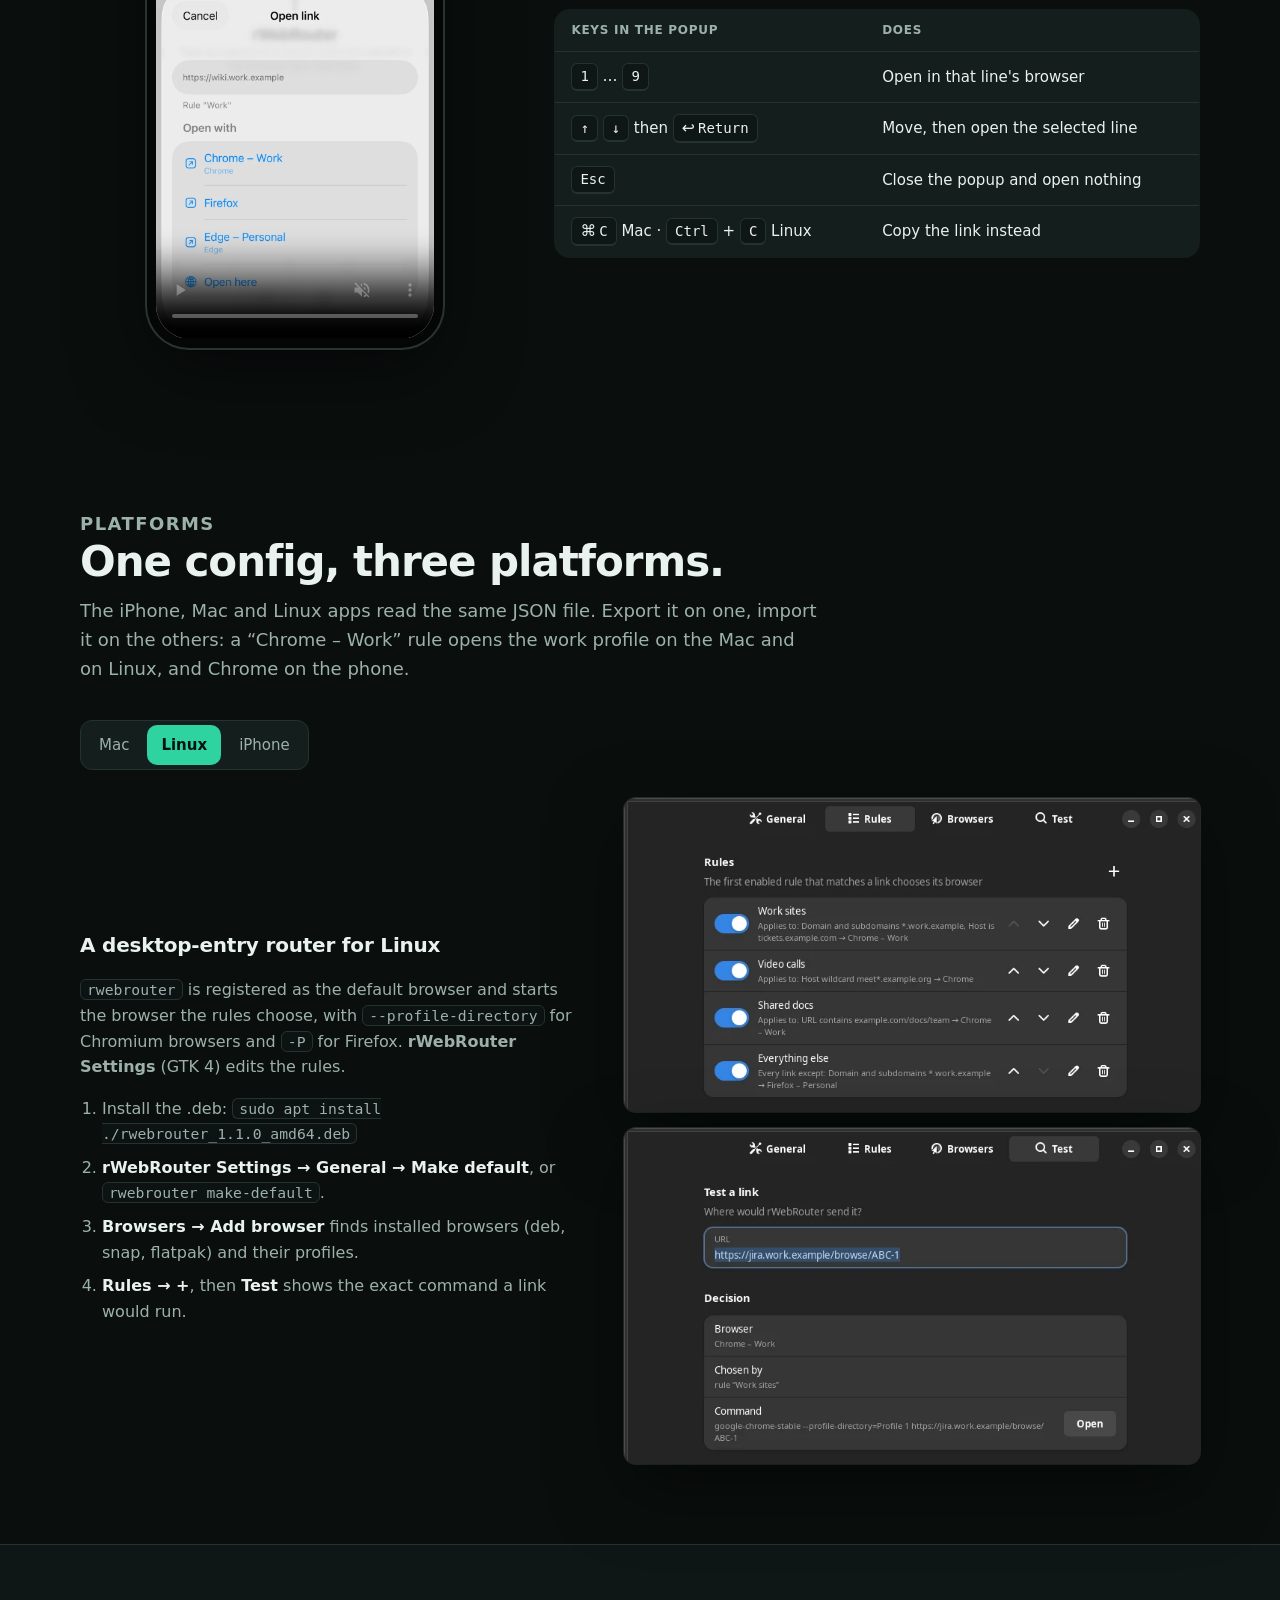
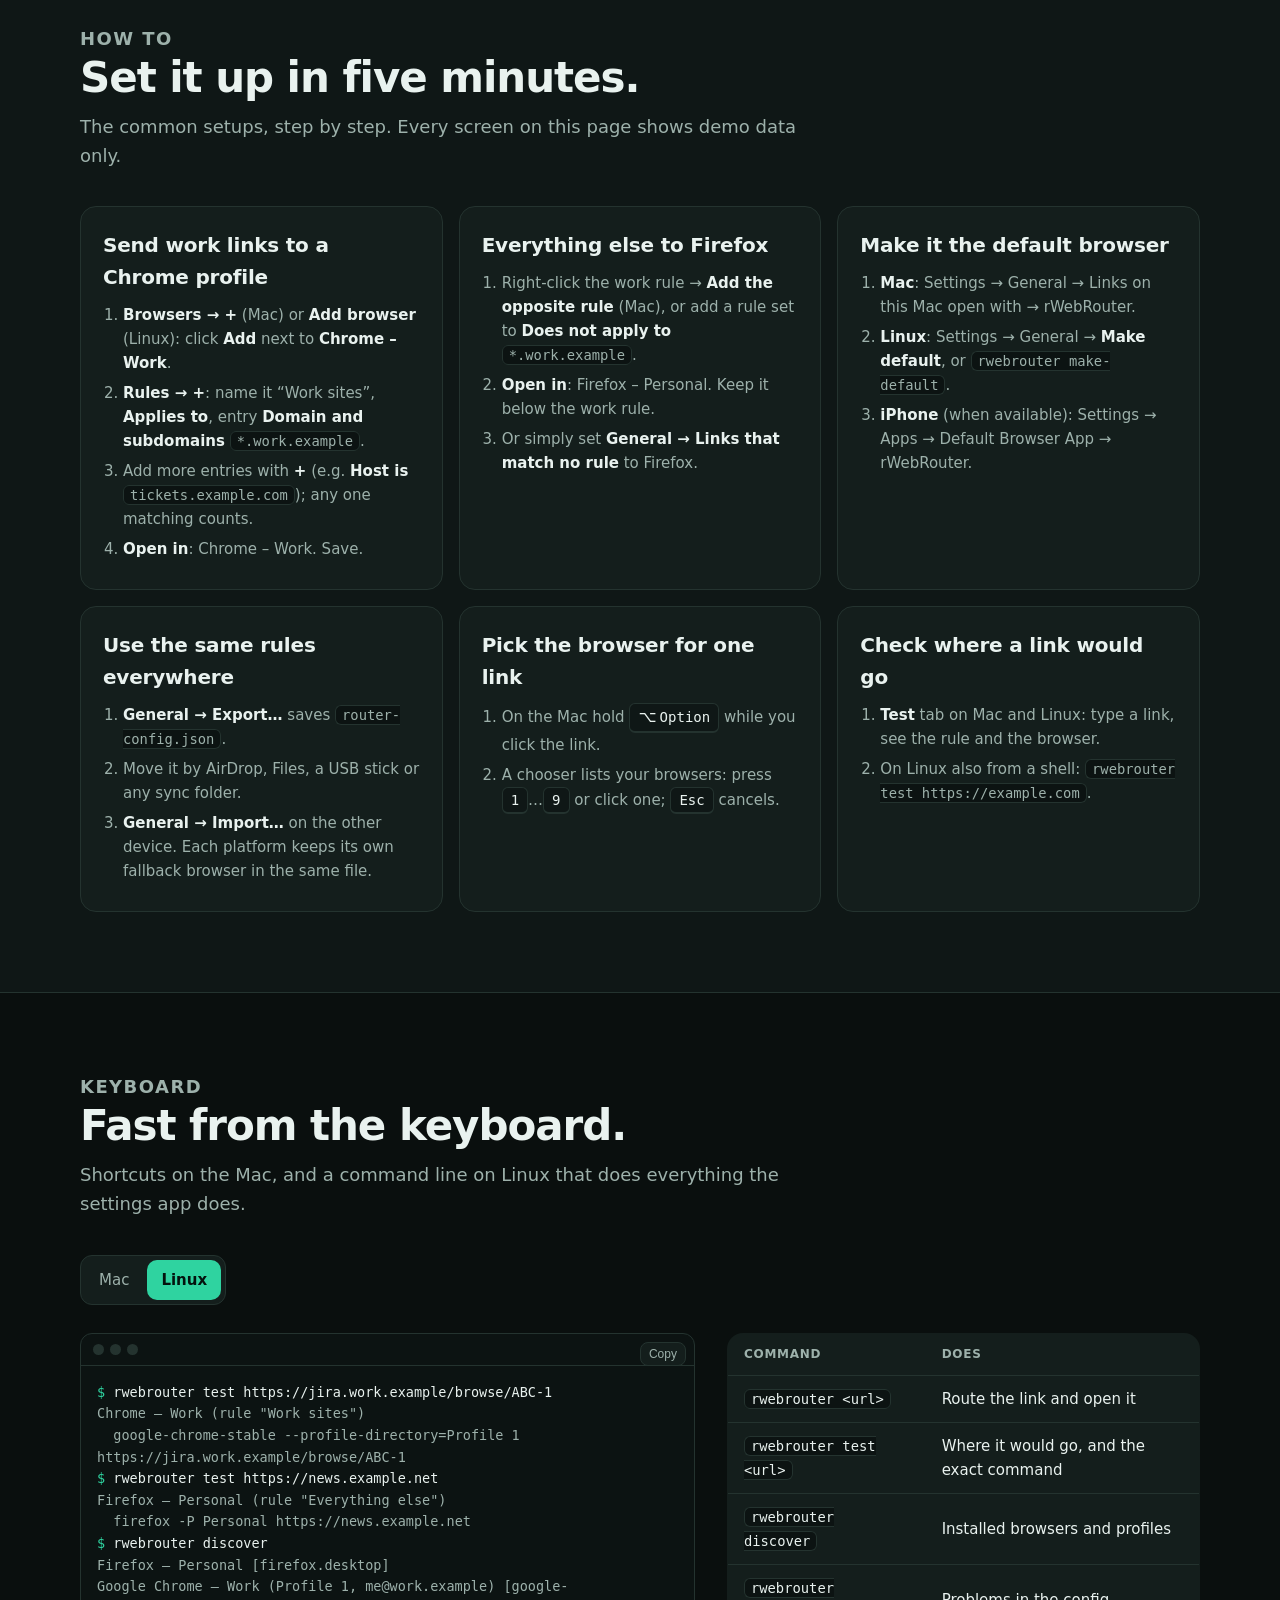
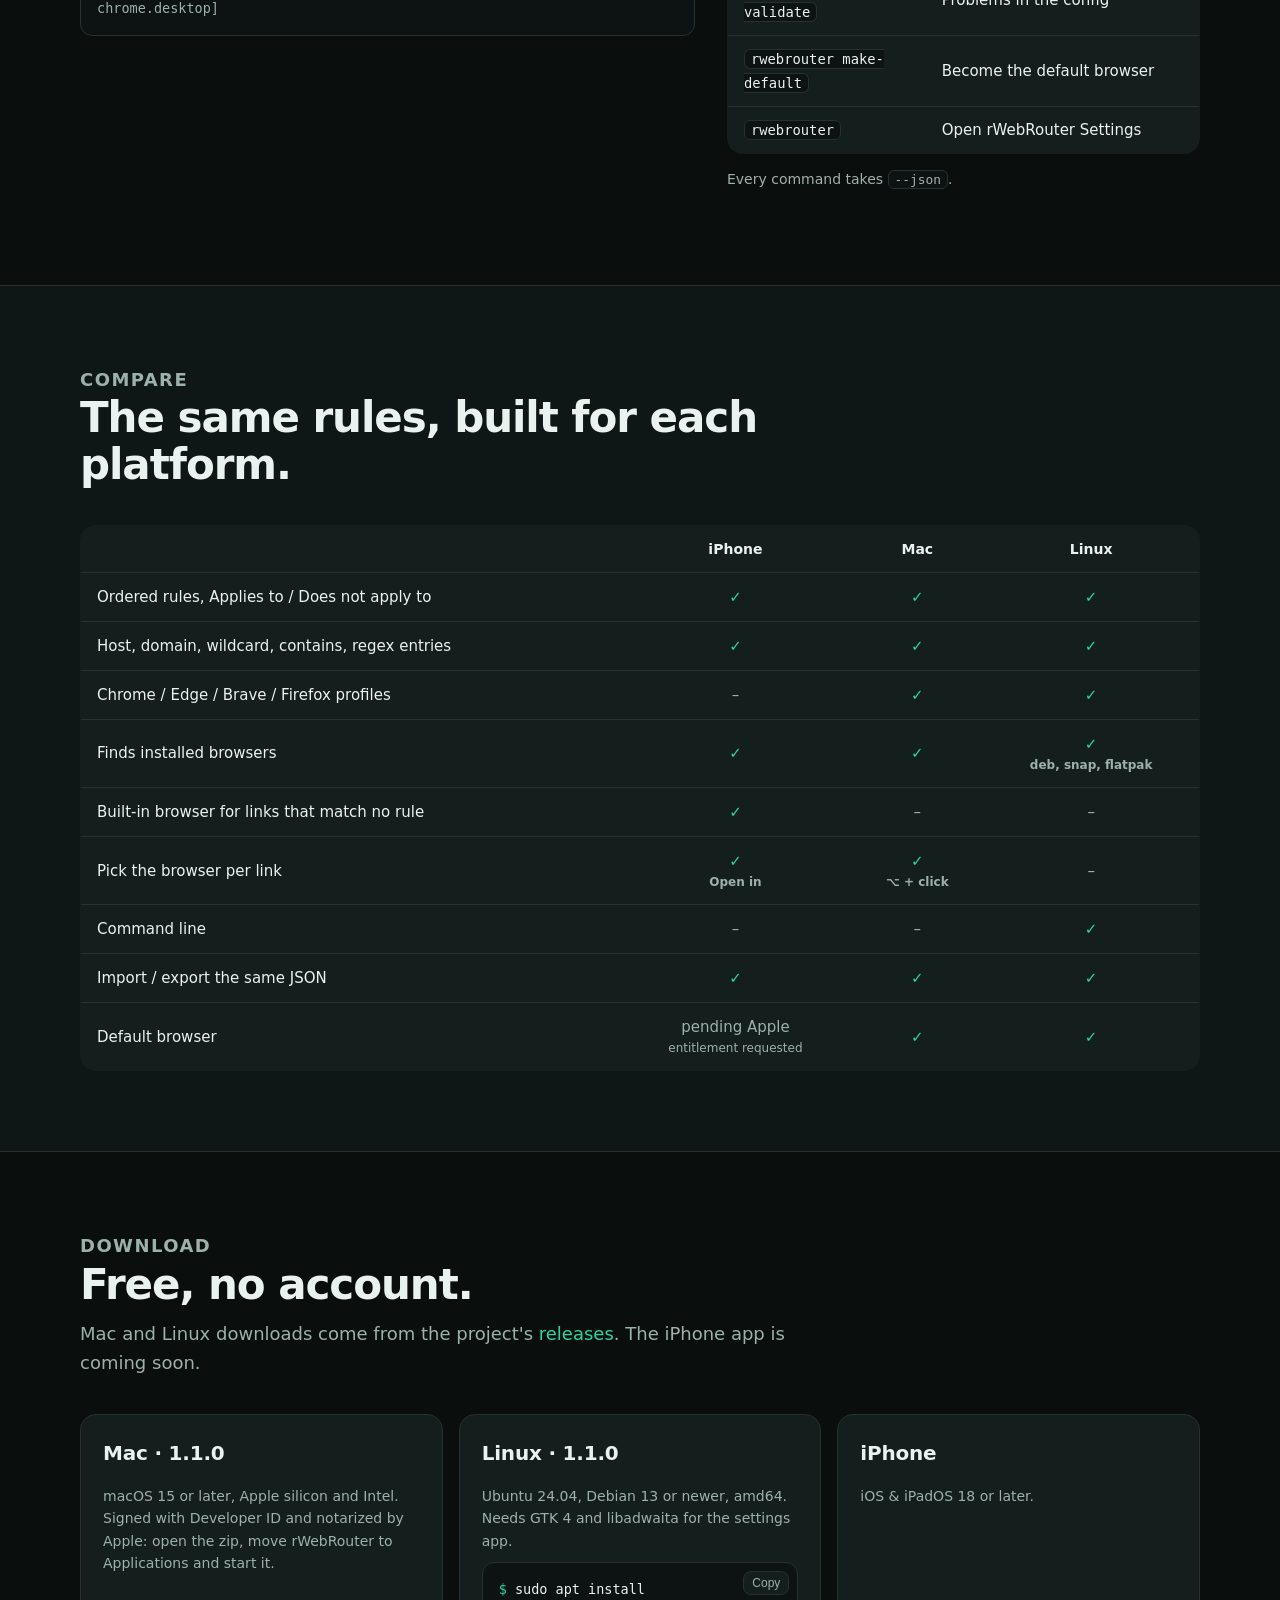
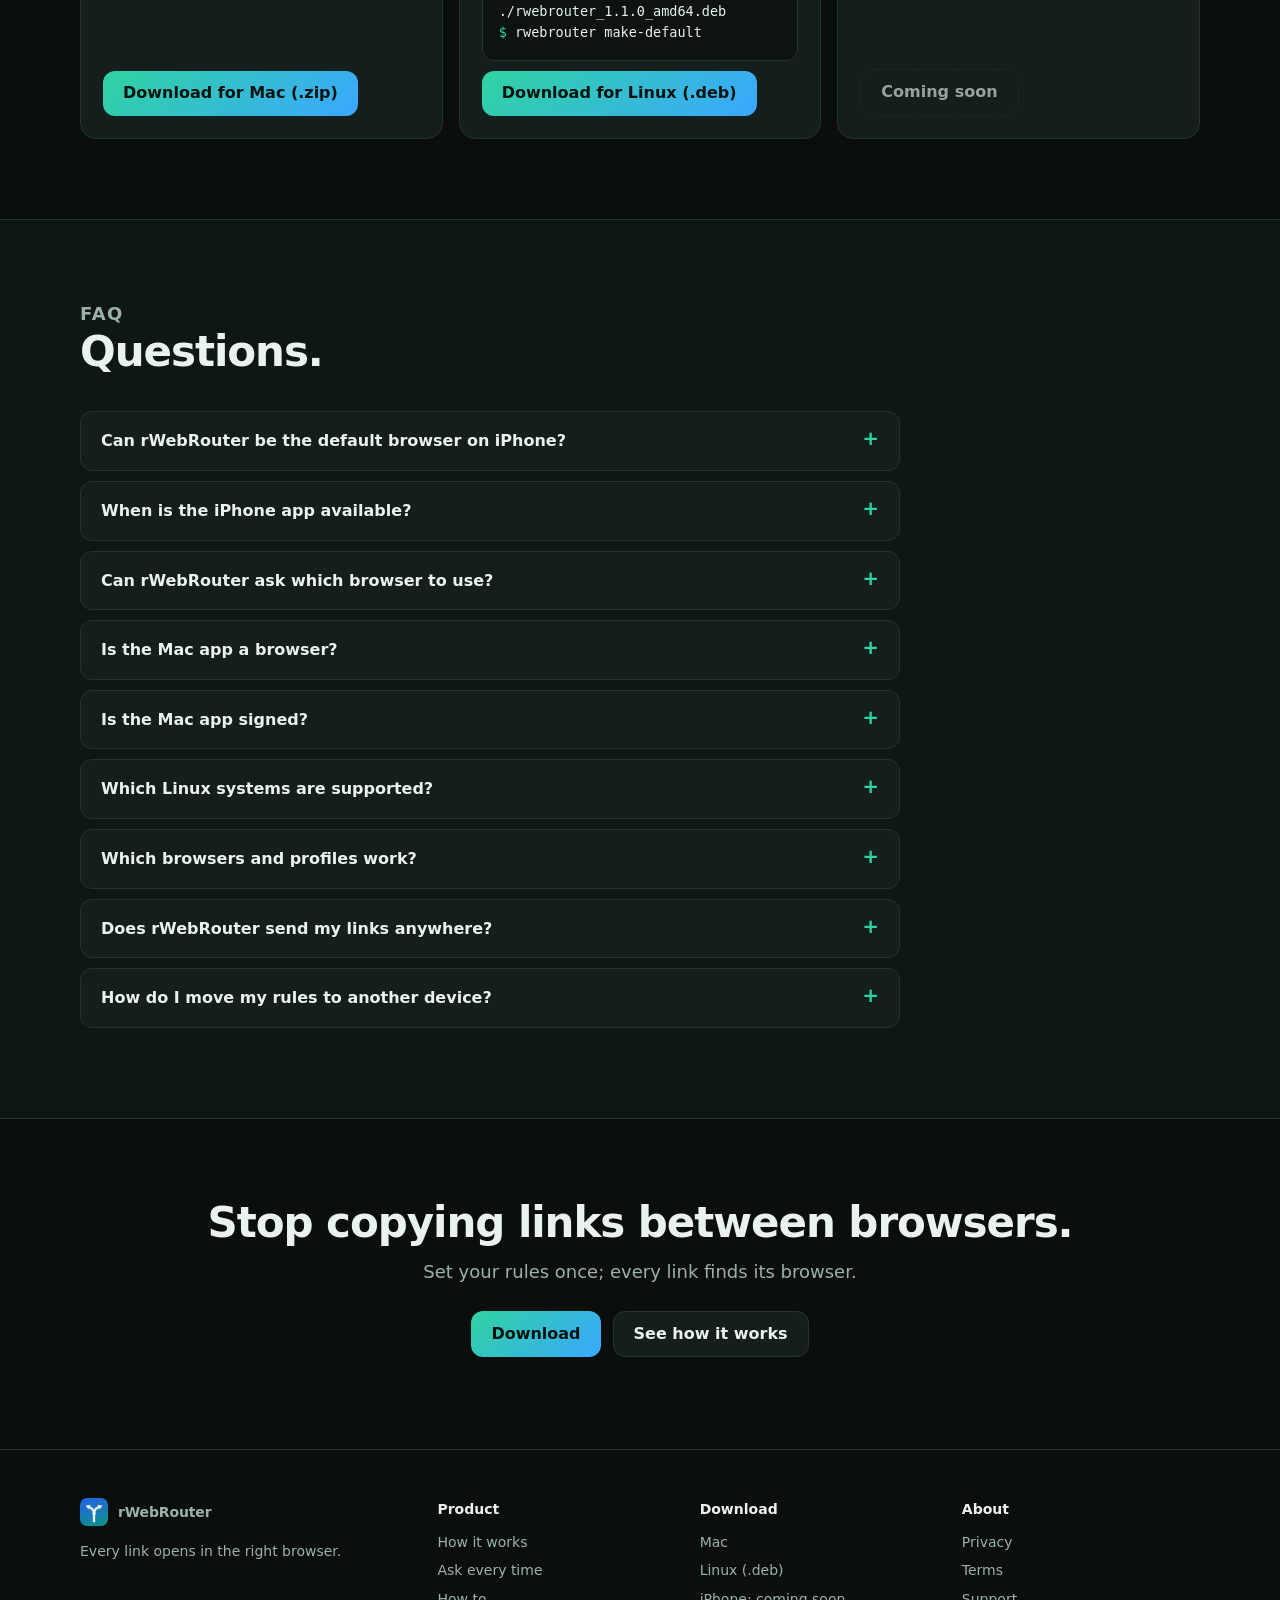
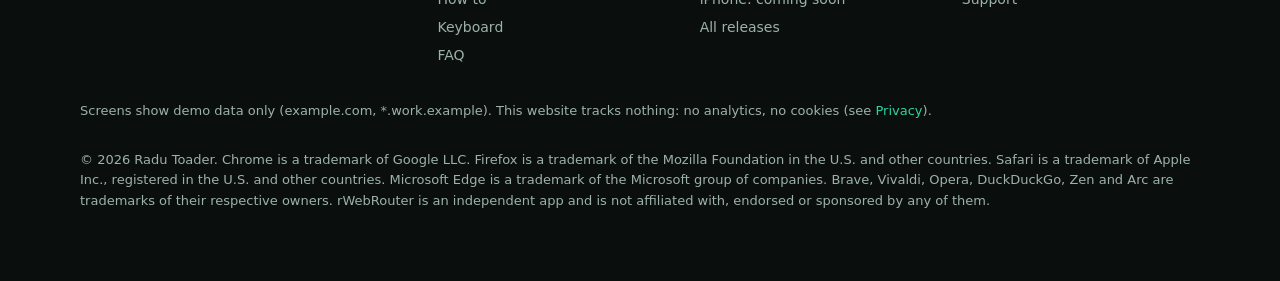
==== commit 579eed28: "site: product page manual" ====
--- a/index.html
+++ b/index.html
@@ -12,7 +12,7 @@
 <meta property="og:description" content="Every link opens in the right browser and profile, on iPhone, Mac and Linux.">
 <meta property="og:image" content="https://radut.github.io/rwebrouter/media/mac/rules.webp">
 <link rel="icon" href="favicon.png" type="image/png">
-<link rel="stylesheet" href="style.css?v=3">
+<link rel="stylesheet" href="style.css?v=4">
 <script>try{var t=localStorage.getItem("theme");if(t==="light"||t==="dark")document.documentElement.dataset.theme=t}catch(e){}</script>
 </head>
 <body>
@@ -22,6 +22,7 @@
     <a class="brand" href="#"><img src="media/icon.png" alt="" width="28" height="28">rWebRouter</a>
     <nav class="nav" aria-label="Sections">
       <a href="#how">How it works</a>
+      <a href="#ask">Ask every time</a>
       <a href="#platforms">Platforms</a>
       <a href="#howto">How to</a>
       <a href="#keyboard">Keyboard</a>
@@ -35,13 +36,13 @@
 <main>
 <section class="hero">
   <div class="wrap">
-    <span class="eyebrow"><b>●</b> Version 1.0.0 · Mac and Linux now · iPhone coming soon</span>
+    <span class="eyebrow"><b>●</b> Version 1.1.0 · New: Ask every time · Mac and Linux now · iPhone coming soon</span>
     <h1>Every link opens in <span>the right browser.</span></h1>
     <p class="lede">rWebRouter is the default browser that is not a browser: ordered rules send each link to the
       browser, or the Chrome or Firefox profile, it belongs in. One config file for iPhone, Mac and Linux.</p>
     <div class="cta">
-      <a class="btn primary" href="https://github.com/radut/rwebrouter/releases/download/v1.0.0/rWebRouter-1.0.0-mac.zip">Download for Mac</a>
-      <a class="btn primary" href="https://github.com/radut/rwebrouter/releases/download/v1.0.0/rwebrouter_1.0.0_amd64.deb">Download for Linux (.deb)</a>
+      <a class="btn primary" href="https://github.com/radut/rwebrouter/releases/download/v1.1.0/rWebRouter-1.1.0-mac.zip">Download for Mac</a>
+      <a class="btn primary" href="https://github.com/radut/rwebrouter/releases/download/v1.1.0/rwebrouter_1.1.0_amd64.deb">Download for Linux (.deb)</a>
       <button class="btn" type="button" disabled aria-disabled="true">iPhone · Coming soon</button>
     </div>
     <p class="platforms">macOS 15+ · Ubuntu 24.04 / Debian 13 (amd64) · iOS &amp; iPadOS 18+ · <a href="https://github.com/radut/rwebrouter/releases">All releases</a></p>
@@ -136,6 +137,47 @@
   </div>
 </section>
 
+<section id="ask">
+  <div class="wrap">
+    <div class="section-head">
+      <p class="kicker">New in 1.1.0</p>
+      <h2>Ask every time.</h2>
+      <p>Some links have no single right browser. Set a rule, or the links that match no rule, to <b>Ask every
+        time</b> and a small popup lists every browser, or only the browsers and profiles you picked, each under a name
+        of your own and in your order.</p>
+    </div>
+    <div class="platform phone-left">
+      <div>
+        <div class="tabs small" id="ask-tabs" role="tablist" aria-label="Ask every time on each platform"><button role="tab" id="ta-iphone" aria-controls="pa-iphone" aria-selected="true">iPhone</button><button role="tab" id="ta-mac" aria-controls="pa-mac" aria-selected="false" tabindex="-1">Mac</button><button role="tab" id="ta-linux" aria-controls="pa-linux" aria-selected="false" tabindex="-1">Linux</button></div>
+        <div id="pa-iphone" role="tabpanel" aria-labelledby="ta-iphone"><div class="phone"><video data-autoplay muted loop playsinline preload="none" poster="media/ios/ios-ask.v3.webp" width="600" height="1304" aria-label="iPhone: a wiki.work.example link shows Open link with Chrome – Work, Firefox, Edge – Personal and Open here; Chrome – Work is picked; then the rule Work set to Ask every time in Settings"><source src="media/ios/ios-ask.v3.mp4" type="video/mp4"></video></div></div>
+        <div id="pa-mac" role="tabpanel" aria-labelledby="ta-mac" hidden><div class="window narrow"><img src="media/mac/chooser.v3.webp" width="680" height="466" loading="lazy" alt="Mac: the Ask every time popup for a wiki.work.example link: 1 Chrome – Work, 2 Chrome – Personal, 3 Firefox – Private, 4 Safari, with keys 1–9, arrows, Return, Esc and ⌘C"></div></div>
+        <div id="pa-linux" role="tabpanel" aria-labelledby="ta-linux" hidden><div class="window narrow"><img src="media/linux/chooser.v3.webp" width="420" height="355" loading="lazy" alt="Linux: Open link with, rule Work tickets: 1 Chrome – Work, 2 Chrome – Personal, 3 Firefox – Private, 4 Edge (not installed)"></div></div>
+      </div>
+      <div>
+        <h3>Pick the browser, or the profile, for each link</h3>
+        <ol>
+          <li><b>Rules → +</b> (or edit a rule): set the browser to <b>Ask every time</b>. For links that match no
+            rule: <b>General → Links that match no rule → Ask every time</b>.</li>
+          <li>Choose <b>All browsers</b>, or <b>Only these</b> and add the browsers and profiles to offer.</li>
+          <li>Rename a line (“Work”, “Personal”) and drag to reorder.</li>
+          <li>Click a link: the popup opens (on the Mac at the pointer). Press a number, or click.</li>
+        </ol>
+        <div class="table-scroll">
+          <table class="keys">
+            <thead><tr><th>Keys in the popup</th><th>Does</th></tr></thead>
+            <tbody>
+              <tr><td><kbd>1</kbd> … <kbd>9</kbd></td><td>Open in that line's browser</td></tr>
+              <tr><td><kbd>↑</kbd> <kbd>↓</kbd> then <kbd><span class="mod">↩</span>Return</kbd></td><td>Move, then open the selected line</td></tr>
+              <tr><td><kbd>Esc</kbd></td><td>Close the popup and open nothing</td></tr>
+              <tr><td><kbd><span class="mod">⌘</span>C</kbd> Mac · <kbd>Ctrl</kbd> + <kbd>C</kbd> Linux</td><td>Copy the link instead</td></tr>
+            </tbody>
+          </table>
+        </div>
+      </div>
+    </div>
+  </div>
+</section>
+
 <section id="platforms">
   <div class="wrap">
     <div class="section-head">
@@ -177,7 +219,7 @@
           browser the rules choose, with <code>--profile-directory</code> for Chromium browsers and <code>-P</code> for
           Firefox. <b>rWebRouter Settings</b> (GTK 4) edits the rules.</p>
         <ol>
-          <li>Install the .deb: <code>sudo apt install ./rwebrouter_1.0.0_amd64.deb</code></li>
+          <li>Install the .deb: <code>sudo apt install ./rwebrouter_1.1.0_amd64.deb</code></li>
           <li><b>rWebRouter Settings → General → Make default</b>, or <code>rwebrouter make-default</code>.</li>
           <li><b>Browsers → Add browser</b> finds installed browsers (deb, snap, flatpak) and their profiles.</li>
           <li><b>Rules → +</b>, then <b>Test</b> shows the exact command a link would run.</li>
@@ -291,6 +333,8 @@
           <tbody>
             <tr><td><kbd><span class="mod">⌥</span>Option</kbd> + click a link</td><td>Choose the browser for this link instead of the rules</td></tr>
             <tr><td><kbd>1</kbd> … <kbd>9</kbd></td><td>In the chooser: open in that browser</td></tr>
+            <tr><td><kbd>↑</kbd> <kbd>↓</kbd> <kbd><span class="mod">↩</span>Return</kbd></td><td>In the chooser: move and open the selected browser</td></tr>
+            <tr><td><kbd><span class="mod">⌘</span>C</kbd></td><td>In the chooser: copy the link</td></tr>
             <tr><td><kbd>Esc</kbd></td><td>Close the chooser, or cancel an editor</td></tr>
             <tr><td><kbd><span class="mod">⌘</span>,</kbd></td><td>Settings (from the menu-bar menu)</td></tr>
             <tr><td><kbd><span class="mod">↩</span>Return</kbd></td><td>Save a rule or a browser in its editor</td></tr>
@@ -365,17 +409,17 @@
     </div>
     <div class="downloads">
       <div class="card">
-        <h3>Mac · 1.0.0</h3>
+        <h3>Mac · 1.1.0</h3>
         <p class="note">macOS 15 or later, Apple silicon and Intel. Signed with Developer ID and notarized by Apple:
           open the zip, move rWebRouter to Applications and start it.</p>
-        <a class="btn primary" href="https://github.com/radut/rwebrouter/releases/download/v1.0.0/rWebRouter-1.0.0-mac.zip">Download for Mac (.zip)</a>
-      </div>
-      <div class="card">
-        <h3>Linux · 1.0.0</h3>
+        <a class="btn primary" href="https://github.com/radut/rwebrouter/releases/download/v1.1.0/rWebRouter-1.1.0-mac.zip">Download for Mac (.zip)</a>
+      </div>
+      <div class="card">
+        <h3>Linux · 1.1.0</h3>
         <p class="note">Ubuntu 24.04, Debian 13 or newer, amd64. Needs GTK 4 and libadwaita for the settings app.</p>
-        <div class="term snippet"><pre><span class="p">$ </span><span class="c">sudo apt install ./rwebrouter_1.0.0_amd64.deb</span>
+        <div class="term snippet"><pre><span class="p">$ </span><span class="c">sudo apt install ./rwebrouter_1.1.0_amd64.deb</span>
 <span class="p">$ </span><span class="c">rwebrouter make-default</span></pre></div>
-        <a class="btn primary" href="https://github.com/radut/rwebrouter/releases/download/v1.0.0/rwebrouter_1.0.0_amd64.deb">Download for Linux (.deb)</a>
+        <a class="btn primary" href="https://github.com/radut/rwebrouter/releases/download/v1.1.0/rwebrouter_1.1.0_amd64.deb">Download for Linux (.deb)</a>
       </div>
       <div class="card">
         <h3>iPhone</h3>
@@ -398,6 +442,12 @@
           Browser App. rWebRouter has requested it. Until then you can share links to it, or open them in it.</p></div></details>
       <details><summary>When is the iPhone app available?</summary>
         <div><p>Coming soon.</p></div></details>
+      <details><summary>Can rWebRouter ask which browser to use?</summary>
+        <div><p>Yes, since 1.1.0. Set a rule's browser, or the one for links that match no rule, to <b>Ask every
+          time</b>: a popup lists all browsers or only the ones you chose, under your own names. Press
+          <kbd>1</kbd>…<kbd>9</kbd>, or <kbd>↑</kbd> <kbd>↓</kbd> and <kbd><span class="mod">↩</span>Return</kbd>;
+          <kbd>Esc</kbd> opens nothing. On iPhone the list is a sheet with an <em>Open here</em> line. On Linux without
+          a display the link opens in your Linux default.</p></div></details>
       <details><summary>Is the Mac app a browser?</summary>
         <div><p>No. On the Mac it is a menu-bar app with no window: it receives links as the default browser and
           passes each one to the browser your rules choose. Settings opens from the menu-bar icon or with <kbd><span class="mod">⌘</span>,</kbd>.</p></div></details>
@@ -439,14 +489,14 @@
         <a class="brand" href="#"><img src="media/icon.png" alt="" width="28" height="28">rWebRouter</a>
         <p>Every link opens in the right browser.</p>
       </div>
-      <div><h4>Product</h4><ul><li><a href="#how">How it works</a></li><li><a href="#howto">How to</a></li><li><a href="#keyboard">Keyboard</a></li><li><a href="#faq">FAQ</a></li></ul></div>
-      <div><h4>Download</h4><ul><li><a href="https://github.com/radut/rwebrouter/releases/download/v1.0.0/rWebRouter-1.0.0-mac.zip">Mac</a></li><li><a href="https://github.com/radut/rwebrouter/releases/download/v1.0.0/rwebrouter_1.0.0_amd64.deb">Linux (.deb)</a></li><li>iPhone: coming soon</li><li><a href="https://github.com/radut/rwebrouter/releases">All releases</a></li></ul></div>
+      <div><h4>Product</h4><ul><li><a href="#how">How it works</a></li><li><a href="#ask">Ask every time</a></li><li><a href="#howto">How to</a></li><li><a href="#keyboard">Keyboard</a></li><li><a href="#faq">FAQ</a></li></ul></div>
+      <div><h4>Download</h4><ul><li><a href="https://github.com/radut/rwebrouter/releases/download/v1.1.0/rWebRouter-1.1.0-mac.zip">Mac</a></li><li><a href="https://github.com/radut/rwebrouter/releases/download/v1.1.0/rwebrouter_1.1.0_amd64.deb">Linux (.deb)</a></li><li>iPhone: coming soon</li><li><a href="https://github.com/radut/rwebrouter/releases">All releases</a></li></ul></div>
       <div><h4>About</h4><ul><li><a href="privacy.html">Privacy</a></li><li><a href="terms.html">Terms</a></li><li><a href="support.html">Support</a></li></ul></div>
     </div>
     <p class="fine">Screens show demo data only (example.com, *.work.example). This website tracks nothing: no analytics, no cookies (see <a href="privacy.html">Privacy</a>).</p>
     <p class="fine">© 2026 Radu Toader. Chrome is a trademark of Google LLC. Firefox is a trademark of the Mozilla Foundation in the U.S. and other countries. Safari is a trademark of Apple Inc., registered in the U.S. and other countries. Microsoft Edge is a trademark of the Microsoft group of companies. Brave, Vivaldi, Opera, DuckDuckGo, Zen and Arc are trademarks of their respective owners. rWebRouter is an independent app and is not affiliated with, endorsed or sponsored by any of them.</p>
   </div>
 </footer>
-<script src="main.js?v=3" defer></script>
+<script src="main.js?v=4" defer></script>
 </body>
 </html>
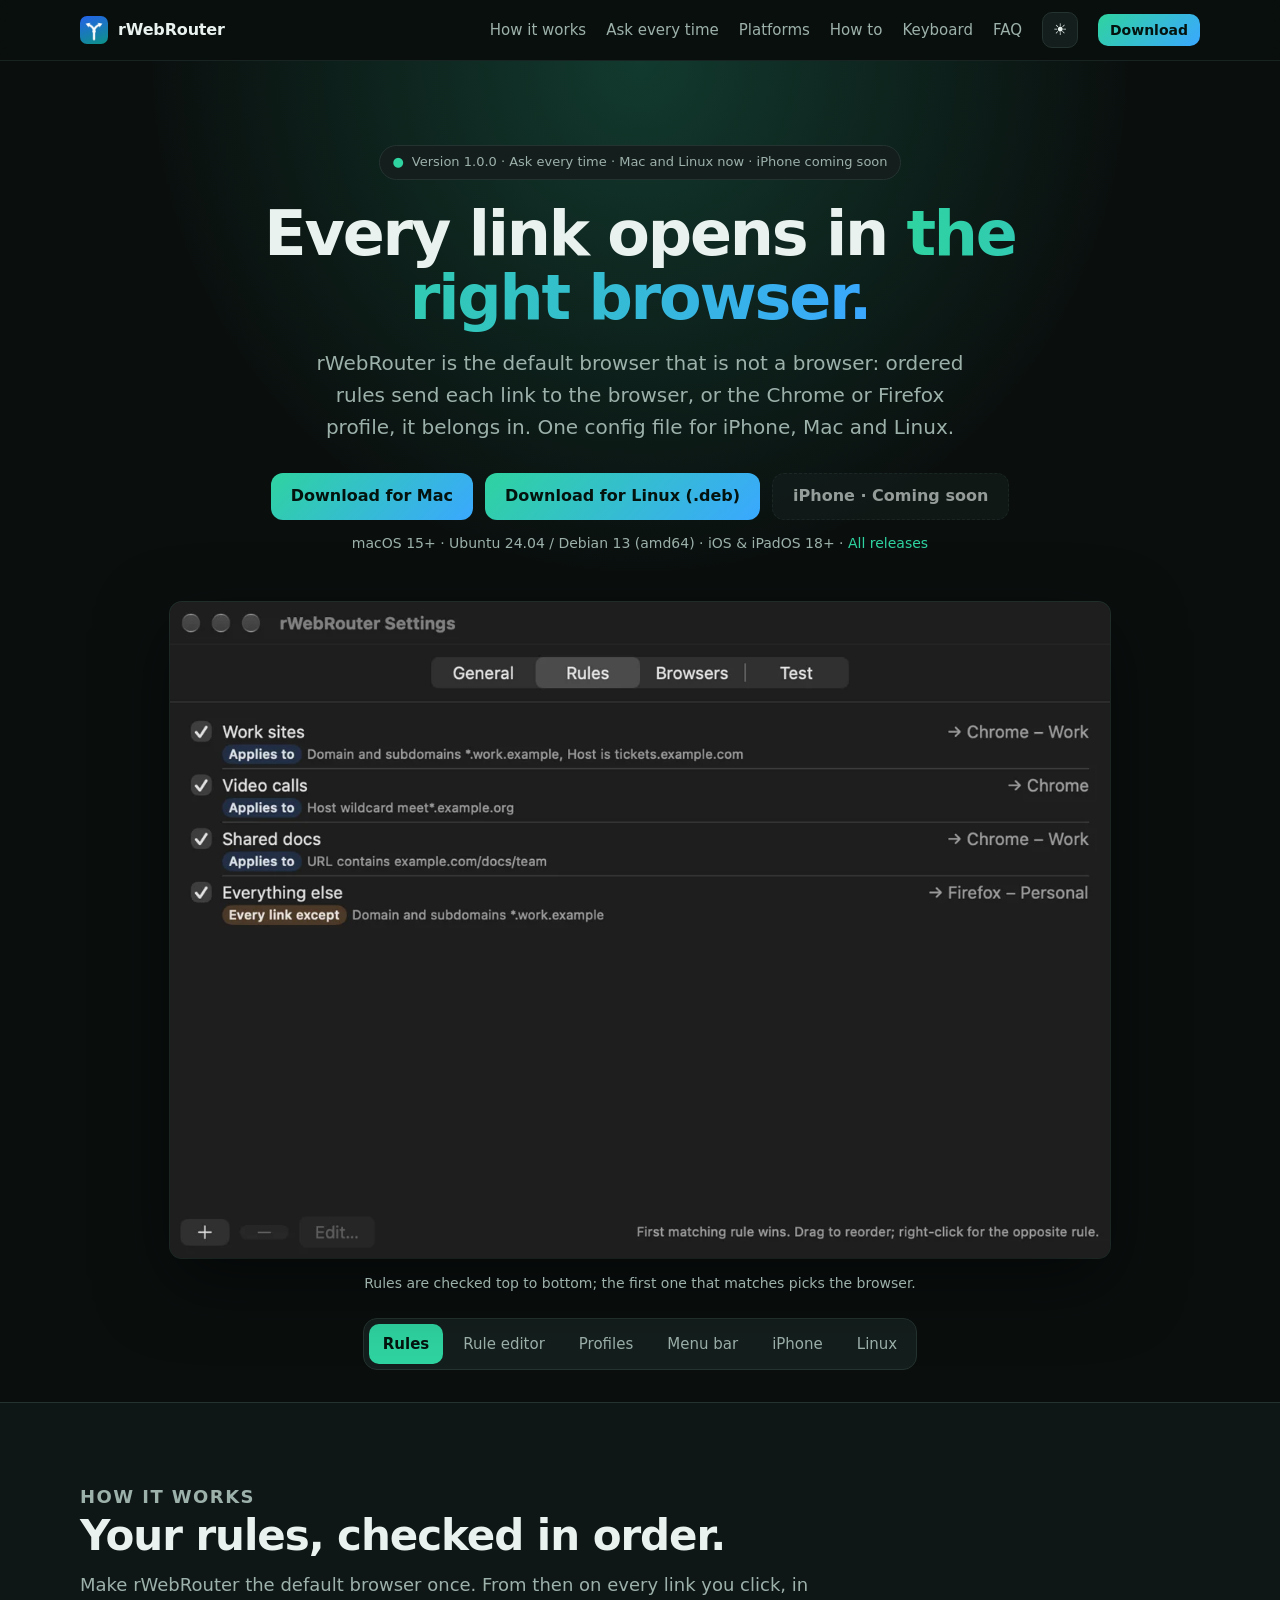
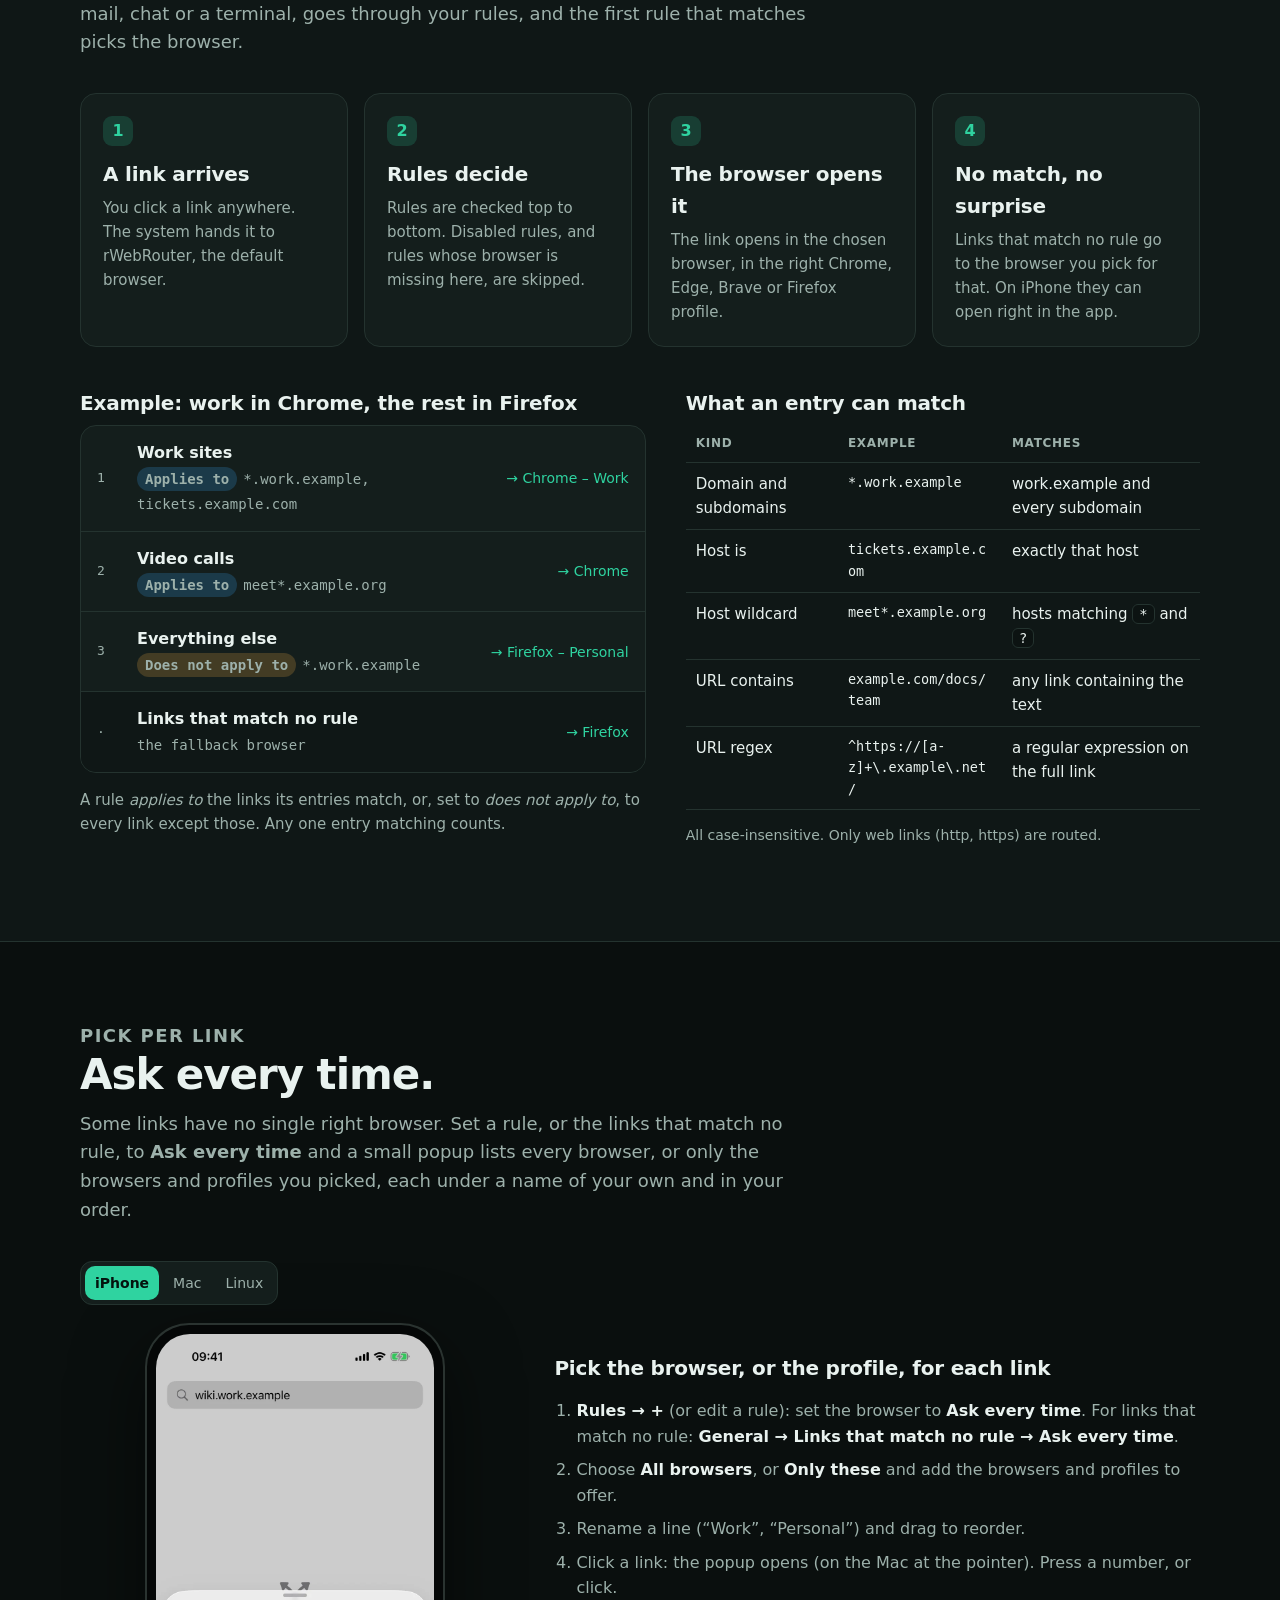
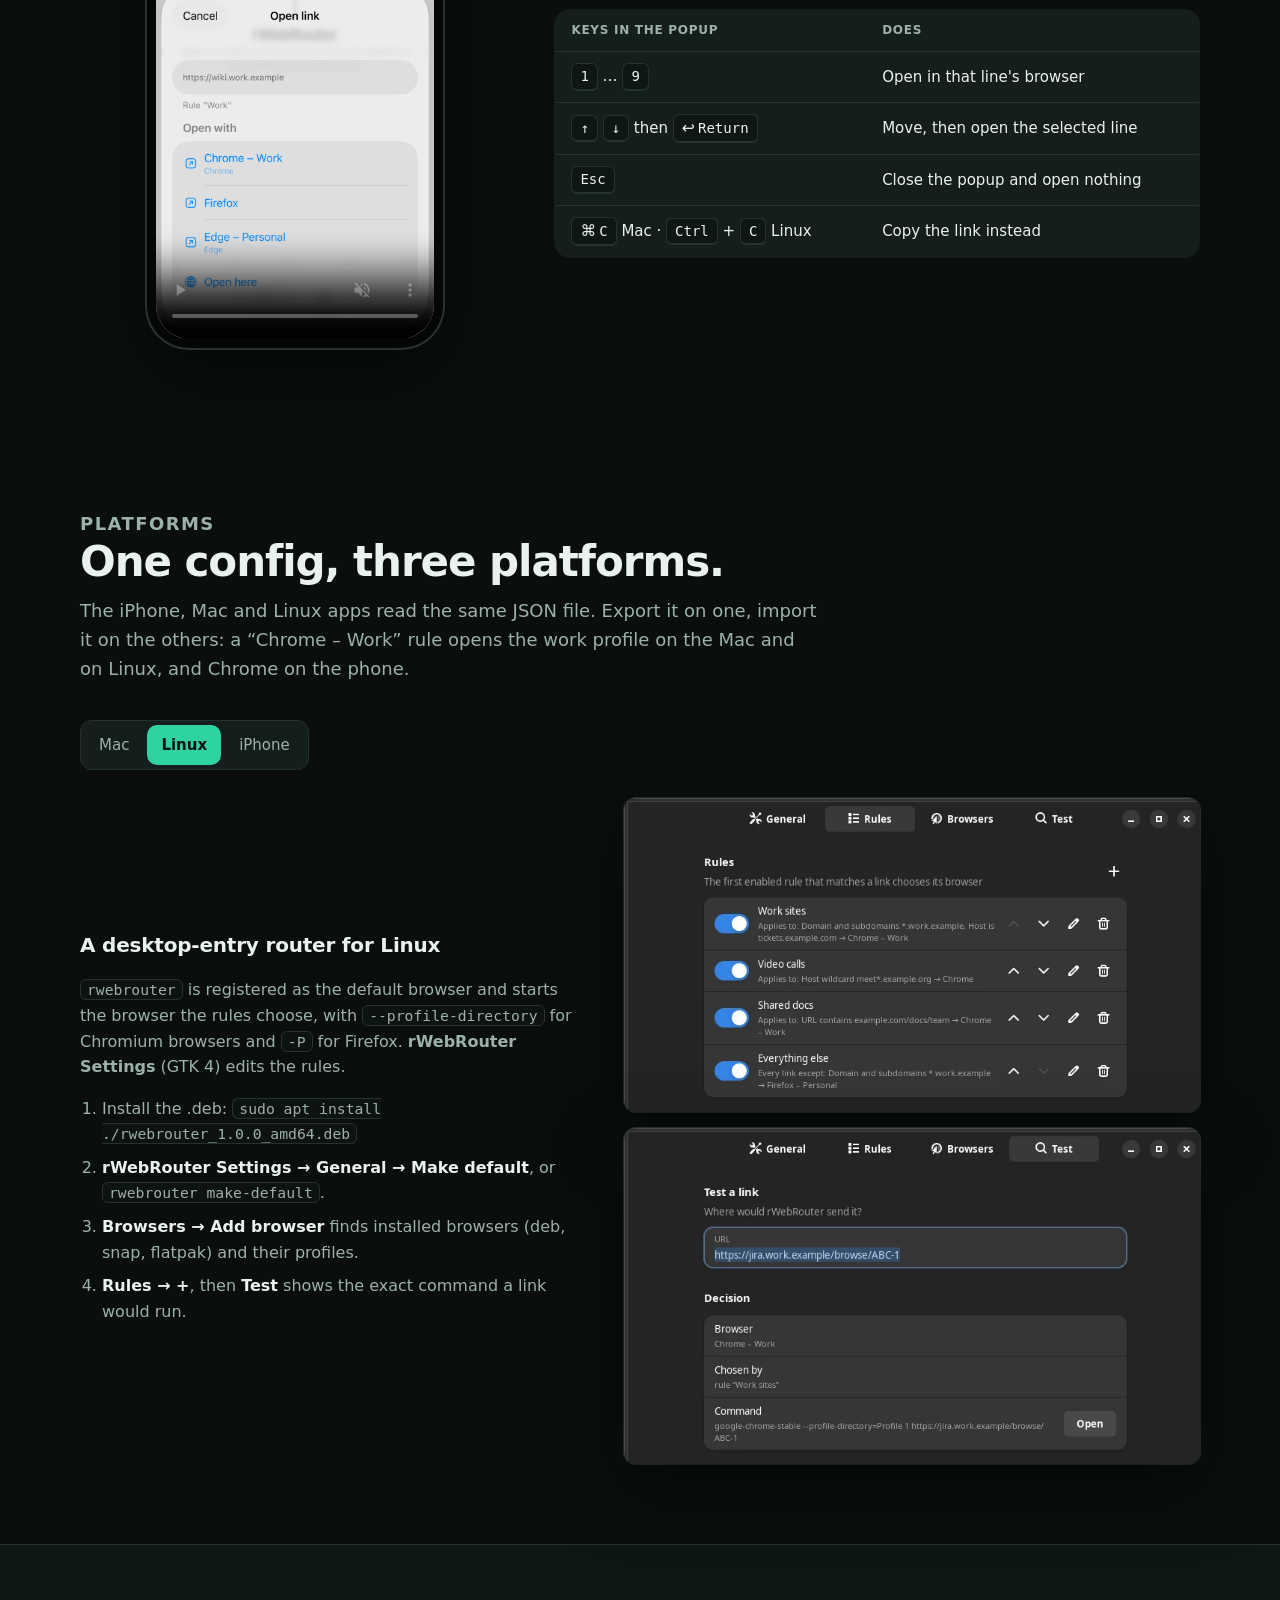
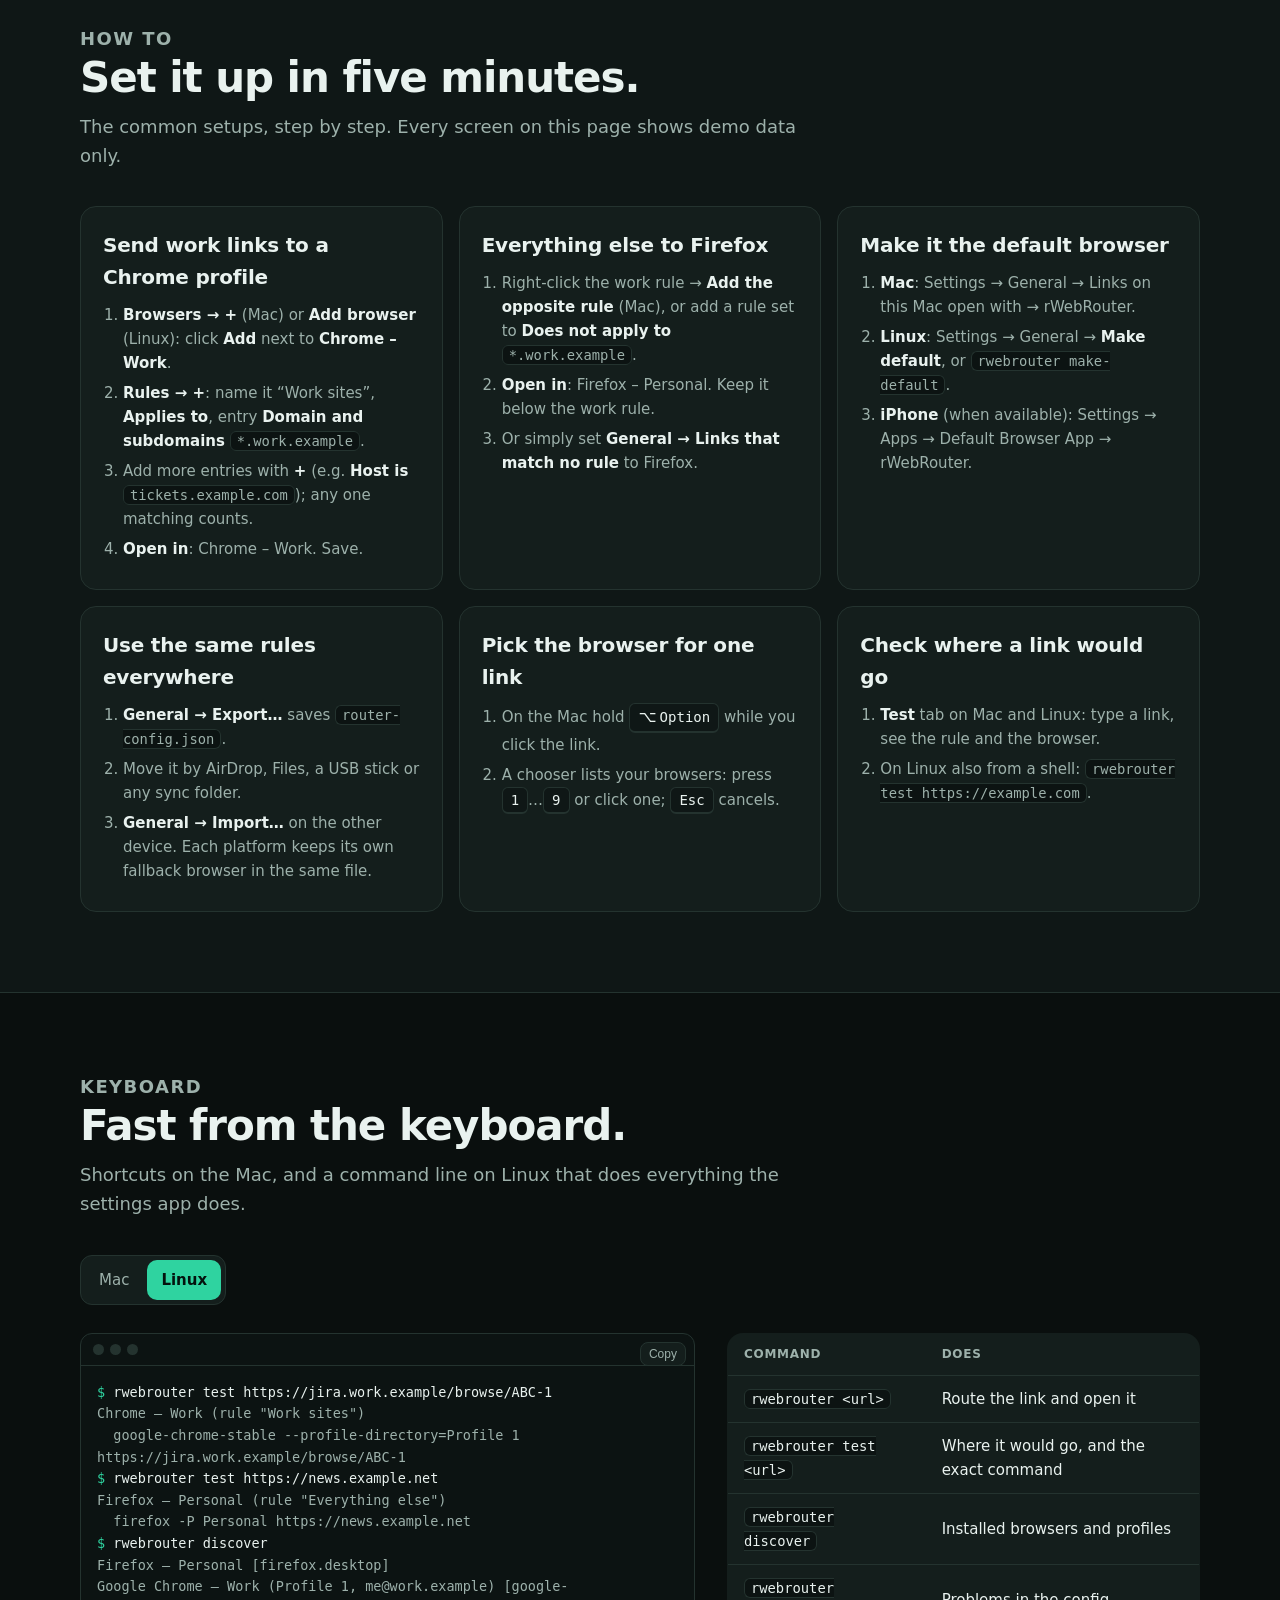
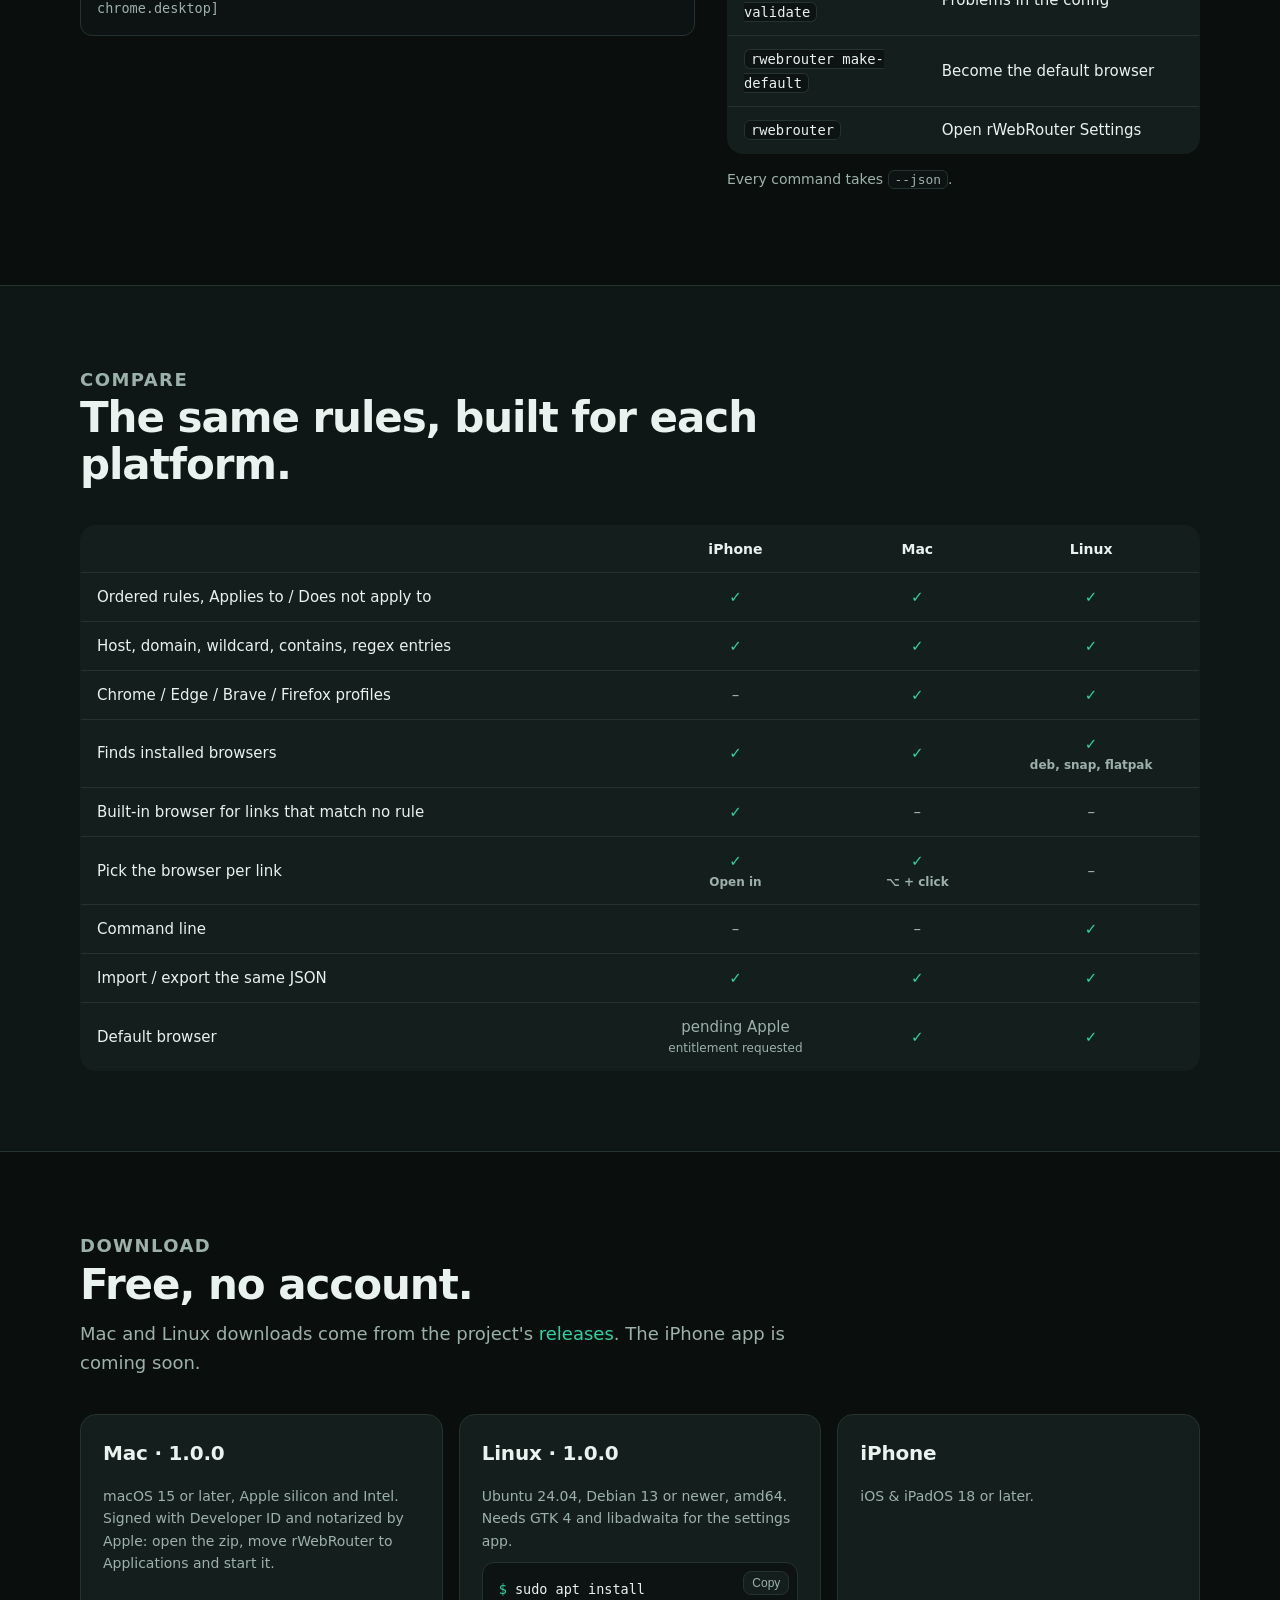
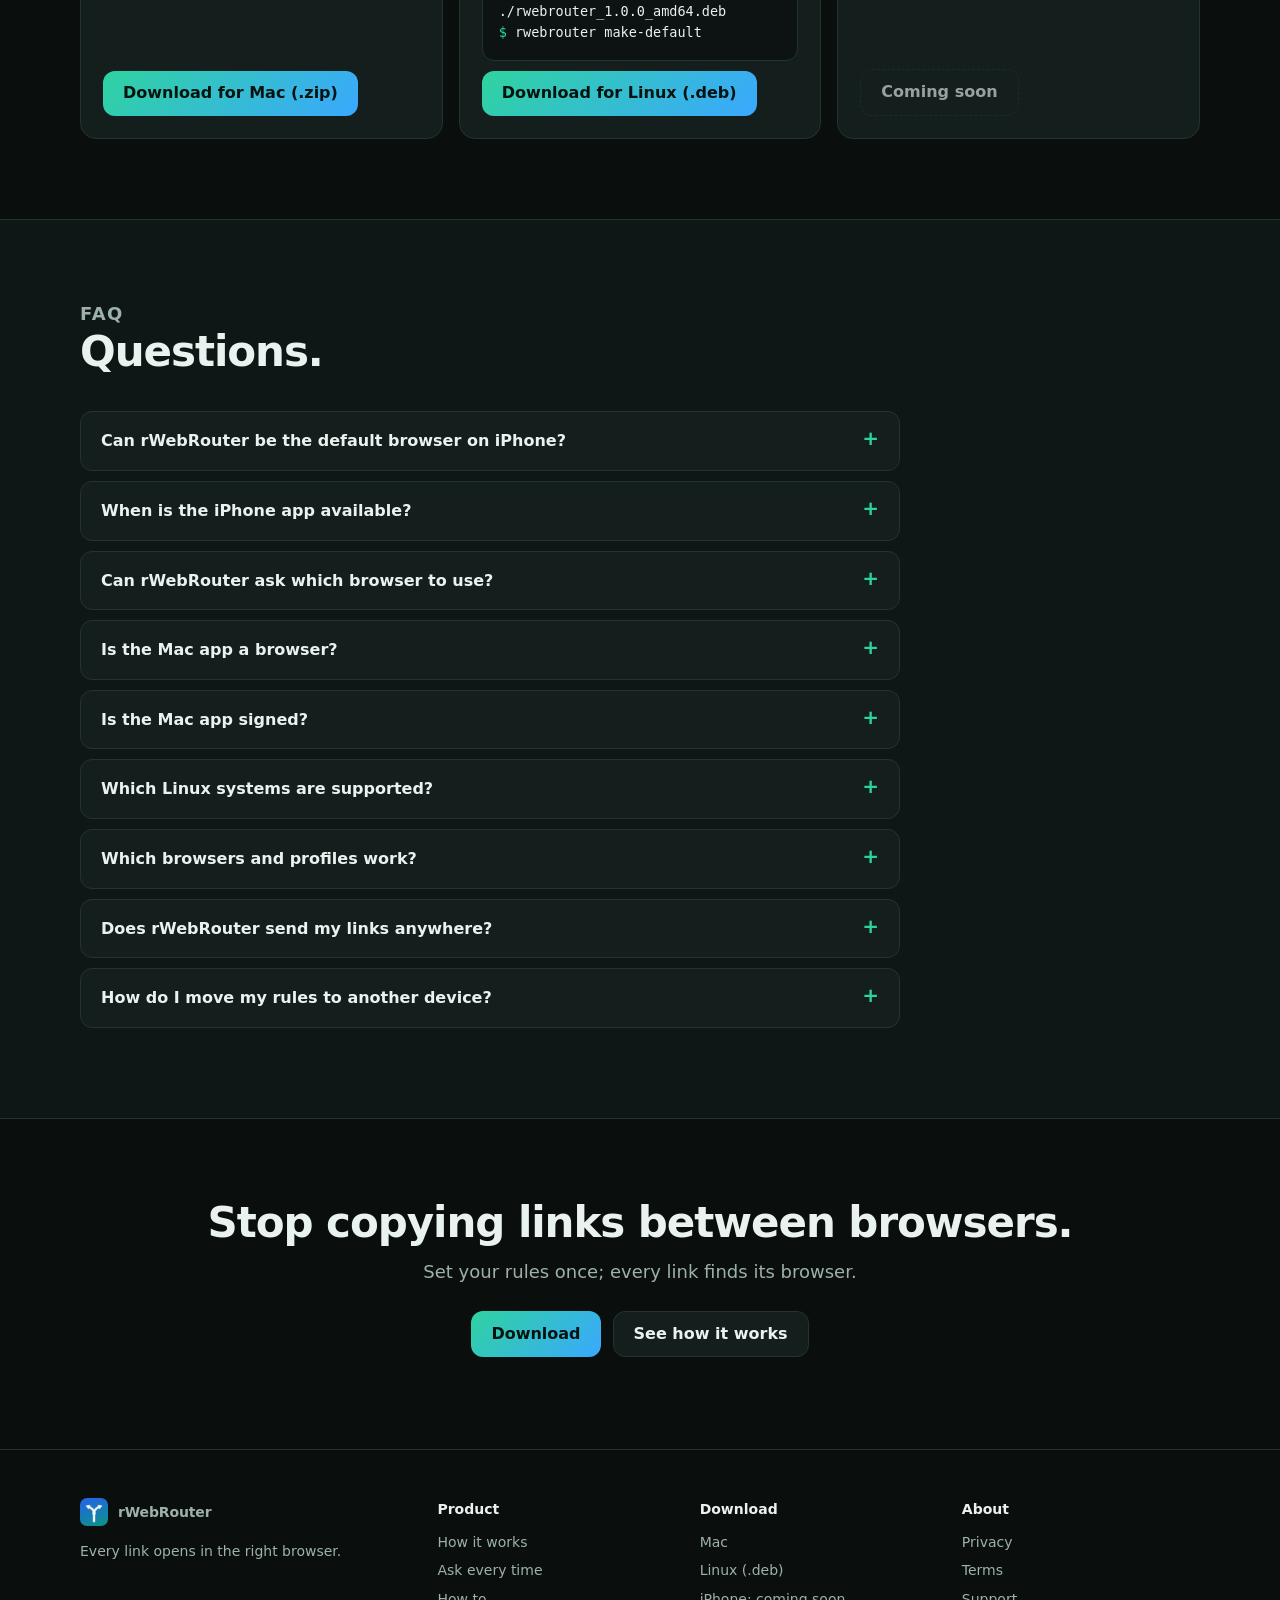
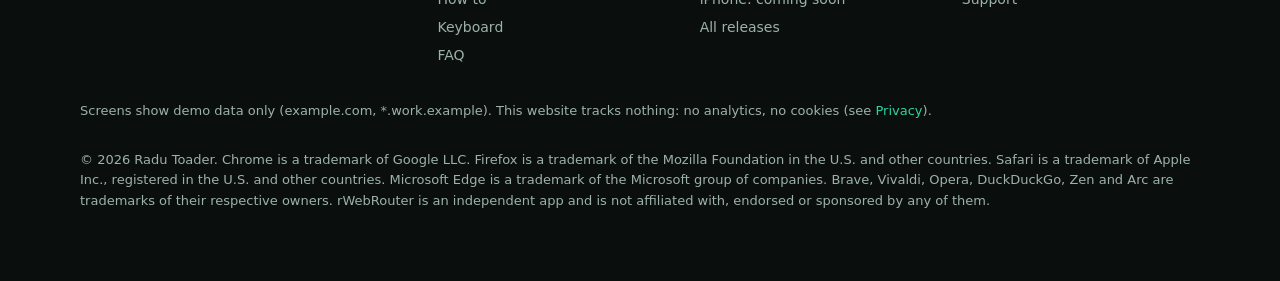
==== commit 49d0dd0a: "site: product page manual" ====
--- a/index.html
+++ b/index.html
@@ -36,13 +36,13 @@
 <main>
 <section class="hero">
   <div class="wrap">
-    <span class="eyebrow"><b>●</b> Version 1.1.0 · New: Ask every time · Mac and Linux now · iPhone coming soon</span>
+    <span class="eyebrow"><b>●</b> Version 1.0.0 · Ask every time · Mac and Linux now · iPhone coming soon</span>
     <h1>Every link opens in <span>the right browser.</span></h1>
     <p class="lede">rWebRouter is the default browser that is not a browser: ordered rules send each link to the
       browser, or the Chrome or Firefox profile, it belongs in. One config file for iPhone, Mac and Linux.</p>
     <div class="cta">
-      <a class="btn primary" href="https://github.com/radut/rwebrouter/releases/download/v1.1.0/rWebRouter-1.1.0-mac.zip">Download for Mac</a>
-      <a class="btn primary" href="https://github.com/radut/rwebrouter/releases/download/v1.1.0/rwebrouter_1.1.0_amd64.deb">Download for Linux (.deb)</a>
+      <a class="btn primary" href="https://github.com/radut/rwebrouter/releases/download/v1.0.0/rWebRouter-1.0.0-mac.zip">Download for Mac</a>
+      <a class="btn primary" href="https://github.com/radut/rwebrouter/releases/download/v1.0.0/rwebrouter_1.0.0_amd64.deb">Download for Linux (.deb)</a>
       <button class="btn" type="button" disabled aria-disabled="true">iPhone · Coming soon</button>
     </div>
     <p class="platforms">macOS 15+ · Ubuntu 24.04 / Debian 13 (amd64) · iOS &amp; iPadOS 18+ · <a href="https://github.com/radut/rwebrouter/releases">All releases</a></p>
@@ -140,7 +140,7 @@
 <section id="ask">
   <div class="wrap">
     <div class="section-head">
-      <p class="kicker">New in 1.1.0</p>
+      <p class="kicker">Pick per link</p>
       <h2>Ask every time.</h2>
       <p>Some links have no single right browser. Set a rule, or the links that match no rule, to <b>Ask every
         time</b> and a small popup lists every browser, or only the browsers and profiles you picked, each under a name
@@ -219,7 +219,7 @@
           browser the rules choose, with <code>--profile-directory</code> for Chromium browsers and <code>-P</code> for
           Firefox. <b>rWebRouter Settings</b> (GTK 4) edits the rules.</p>
         <ol>
-          <li>Install the .deb: <code>sudo apt install ./rwebrouter_1.1.0_amd64.deb</code></li>
+          <li>Install the .deb: <code>sudo apt install ./rwebrouter_1.0.0_amd64.deb</code></li>
           <li><b>rWebRouter Settings → General → Make default</b>, or <code>rwebrouter make-default</code>.</li>
           <li><b>Browsers → Add browser</b> finds installed browsers (deb, snap, flatpak) and their profiles.</li>
           <li><b>Rules → +</b>, then <b>Test</b> shows the exact command a link would run.</li>
@@ -409,17 +409,17 @@
     </div>
     <div class="downloads">
       <div class="card">
-        <h3>Mac · 1.1.0</h3>
+        <h3>Mac · 1.0.0</h3>
         <p class="note">macOS 15 or later, Apple silicon and Intel. Signed with Developer ID and notarized by Apple:
           open the zip, move rWebRouter to Applications and start it.</p>
-        <a class="btn primary" href="https://github.com/radut/rwebrouter/releases/download/v1.1.0/rWebRouter-1.1.0-mac.zip">Download for Mac (.zip)</a>
-      </div>
-      <div class="card">
-        <h3>Linux · 1.1.0</h3>
+        <a class="btn primary" href="https://github.com/radut/rwebrouter/releases/download/v1.0.0/rWebRouter-1.0.0-mac.zip">Download for Mac (.zip)</a>
+      </div>
+      <div class="card">
+        <h3>Linux · 1.0.0</h3>
         <p class="note">Ubuntu 24.04, Debian 13 or newer, amd64. Needs GTK 4 and libadwaita for the settings app.</p>
-        <div class="term snippet"><pre><span class="p">$ </span><span class="c">sudo apt install ./rwebrouter_1.1.0_amd64.deb</span>
+        <div class="term snippet"><pre><span class="p">$ </span><span class="c">sudo apt install ./rwebrouter_1.0.0_amd64.deb</span>
 <span class="p">$ </span><span class="c">rwebrouter make-default</span></pre></div>
-        <a class="btn primary" href="https://github.com/radut/rwebrouter/releases/download/v1.1.0/rwebrouter_1.1.0_amd64.deb">Download for Linux (.deb)</a>
+        <a class="btn primary" href="https://github.com/radut/rwebrouter/releases/download/v1.0.0/rwebrouter_1.0.0_amd64.deb">Download for Linux (.deb)</a>
       </div>
       <div class="card">
         <h3>iPhone</h3>
@@ -443,7 +443,7 @@
       <details><summary>When is the iPhone app available?</summary>
         <div><p>Coming soon.</p></div></details>
       <details><summary>Can rWebRouter ask which browser to use?</summary>
-        <div><p>Yes, since 1.1.0. Set a rule's browser, or the one for links that match no rule, to <b>Ask every
+        <div><p>Yes. Set a rule's browser, or the one for links that match no rule, to <b>Ask every
           time</b>: a popup lists all browsers or only the ones you chose, under your own names. Press
           <kbd>1</kbd>…<kbd>9</kbd>, or <kbd>↑</kbd> <kbd>↓</kbd> and <kbd><span class="mod">↩</span>Return</kbd>;
           <kbd>Esc</kbd> opens nothing. On iPhone the list is a sheet with an <em>Open here</em> line. On Linux without
@@ -490,7 +490,7 @@
         <p>Every link opens in the right browser.</p>
       </div>
       <div><h4>Product</h4><ul><li><a href="#how">How it works</a></li><li><a href="#ask">Ask every time</a></li><li><a href="#howto">How to</a></li><li><a href="#keyboard">Keyboard</a></li><li><a href="#faq">FAQ</a></li></ul></div>
-      <div><h4>Download</h4><ul><li><a href="https://github.com/radut/rwebrouter/releases/download/v1.1.0/rWebRouter-1.1.0-mac.zip">Mac</a></li><li><a href="https://github.com/radut/rwebrouter/releases/download/v1.1.0/rwebrouter_1.1.0_amd64.deb">Linux (.deb)</a></li><li>iPhone: coming soon</li><li><a href="https://github.com/radut/rwebrouter/releases">All releases</a></li></ul></div>
+      <div><h4>Download</h4><ul><li><a href="https://github.com/radut/rwebrouter/releases/download/v1.0.0/rWebRouter-1.0.0-mac.zip">Mac</a></li><li><a href="https://github.com/radut/rwebrouter/releases/download/v1.0.0/rwebrouter_1.0.0_amd64.deb">Linux (.deb)</a></li><li>iPhone: coming soon</li><li><a href="https://github.com/radut/rwebrouter/releases">All releases</a></li></ul></div>
       <div><h4>About</h4><ul><li><a href="privacy.html">Privacy</a></li><li><a href="terms.html">Terms</a></li><li><a href="support.html">Support</a></li></ul></div>
     </div>
     <p class="fine">Screens show demo data only (example.com, *.work.example). This website tracks nothing: no analytics, no cookies (see <a href="privacy.html">Privacy</a>).</p>
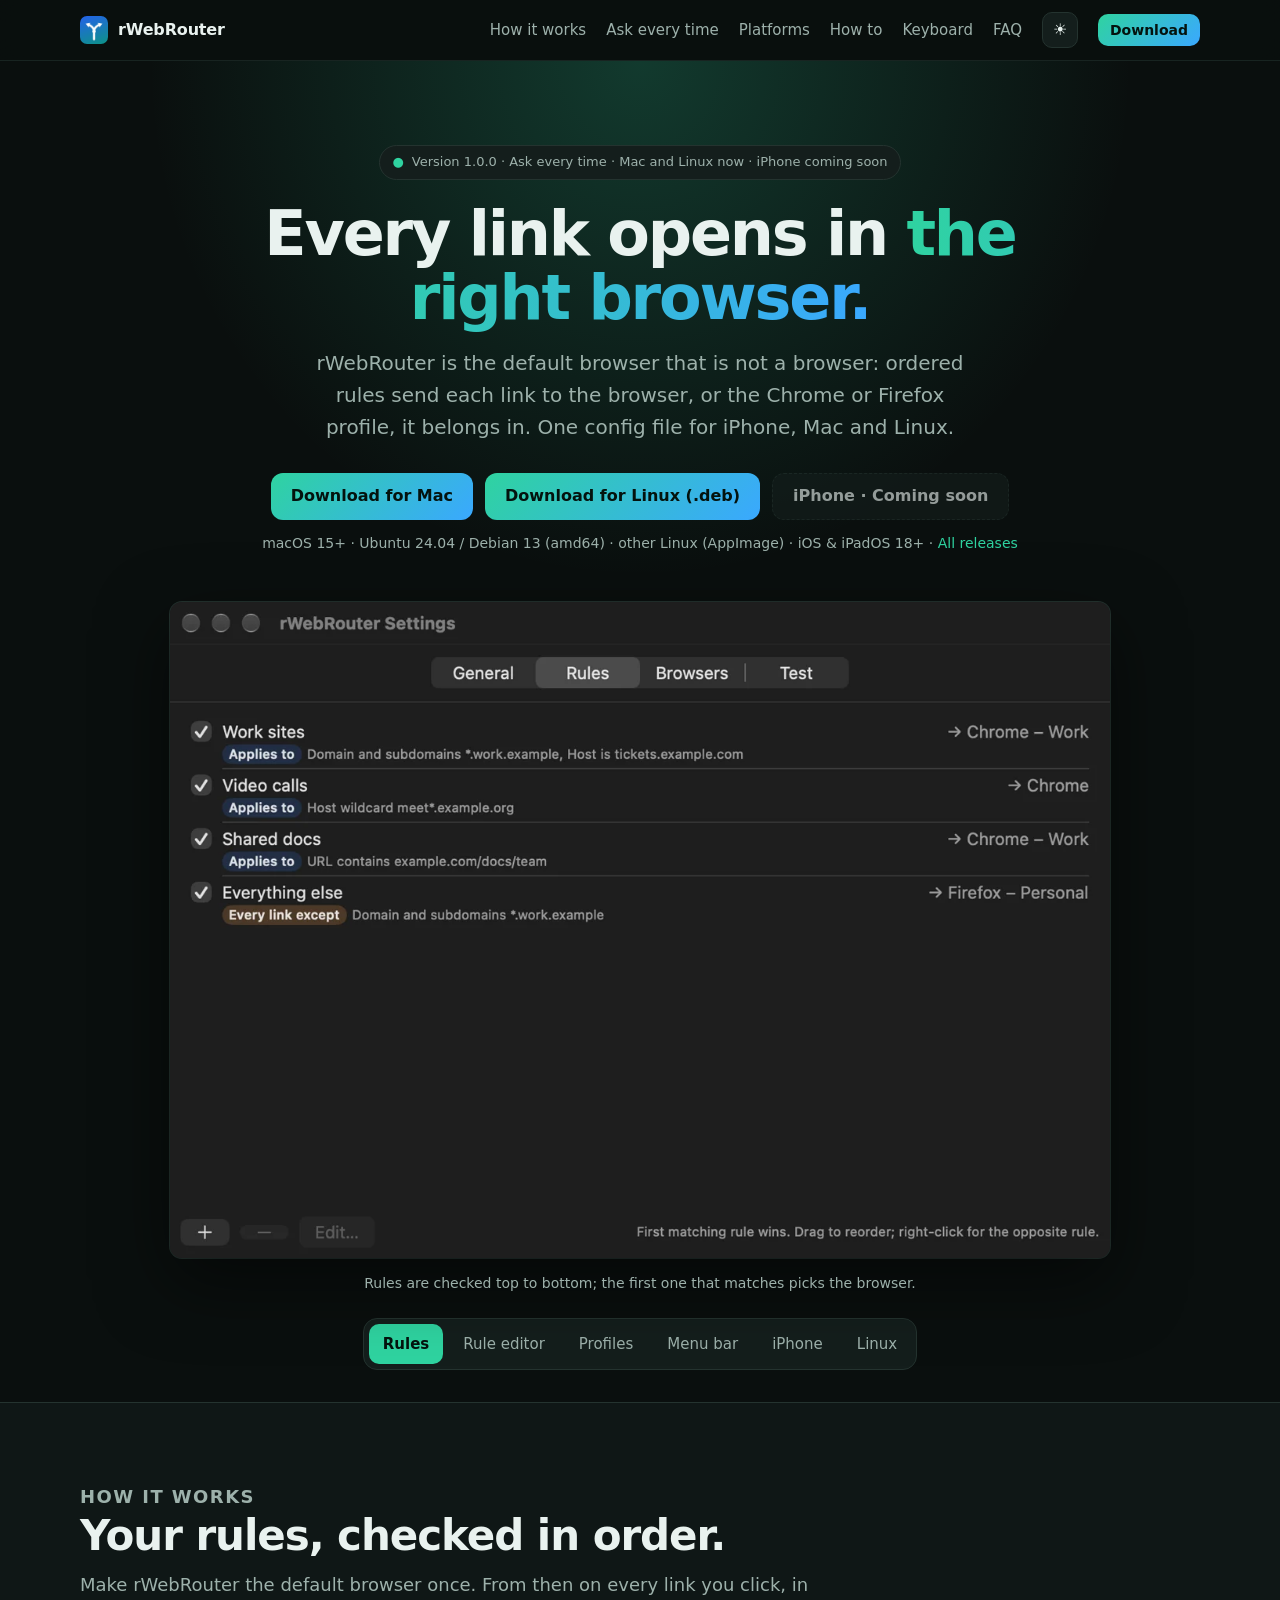
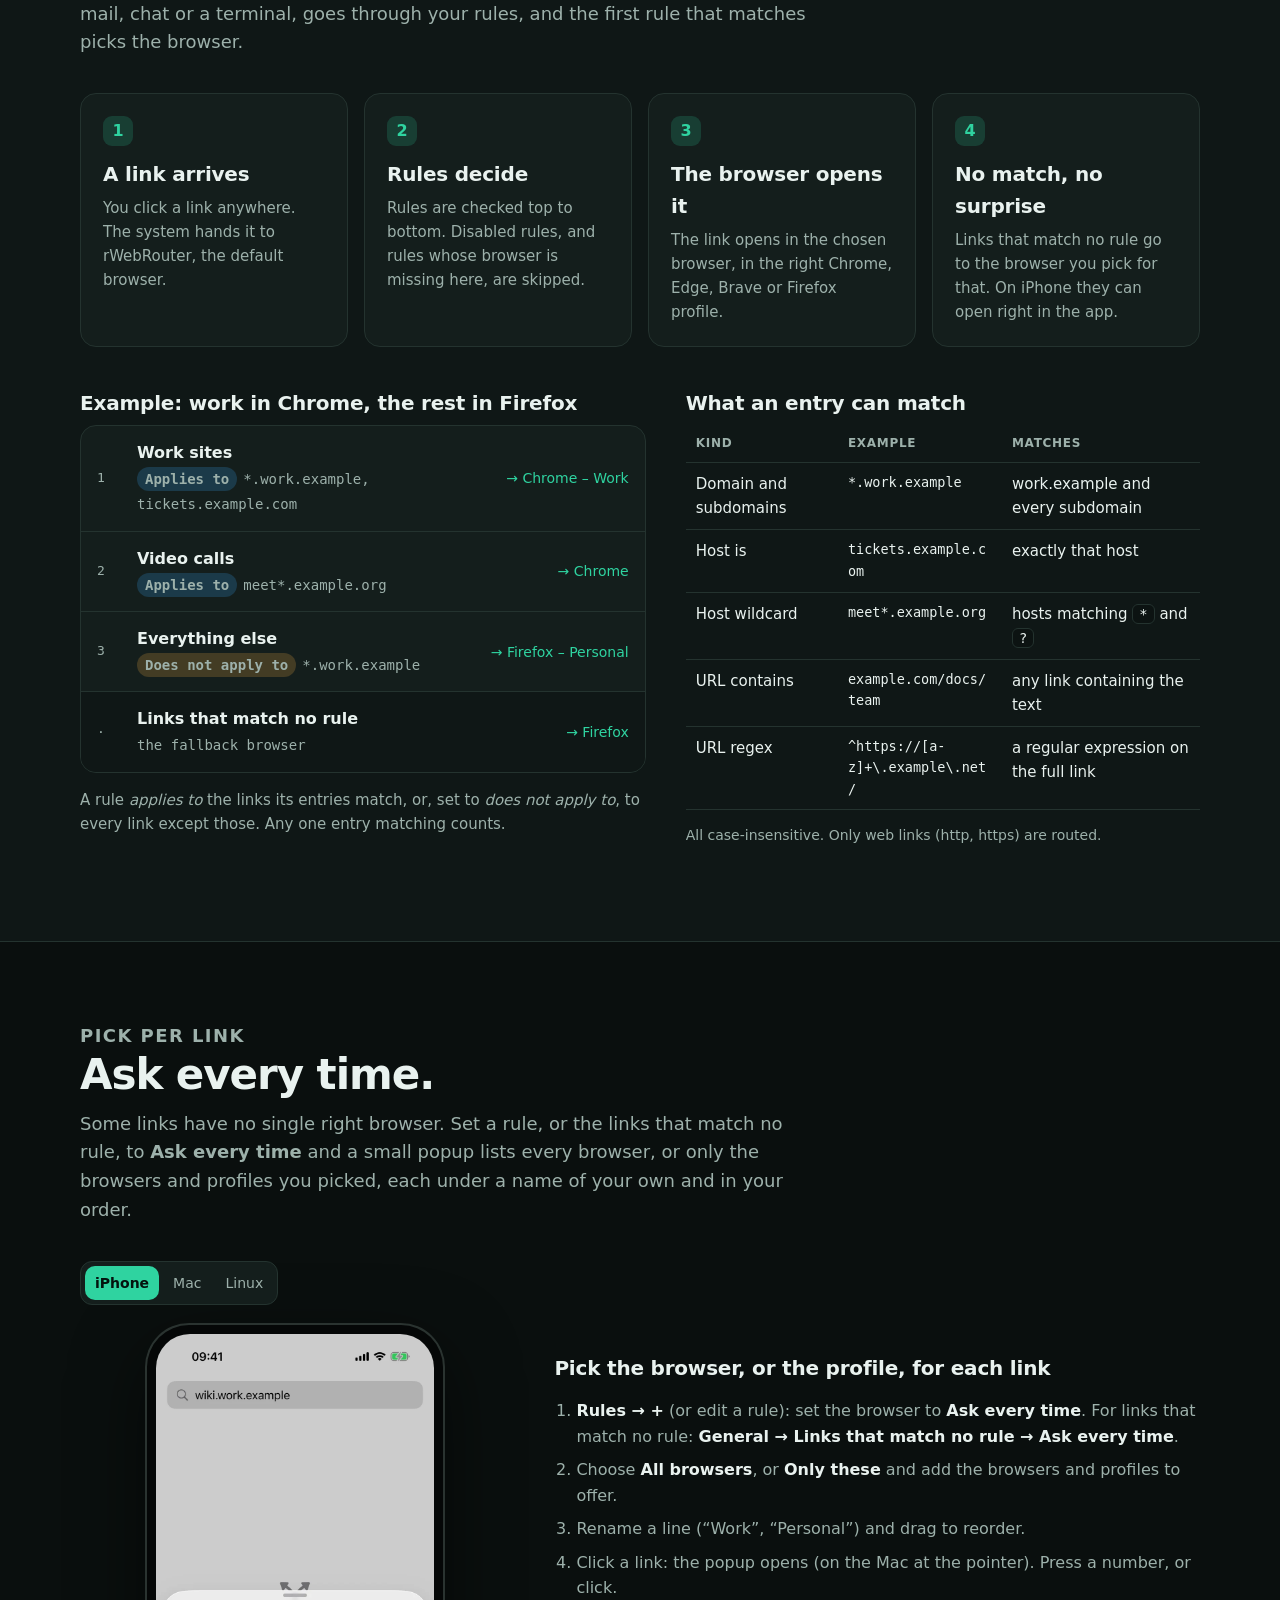
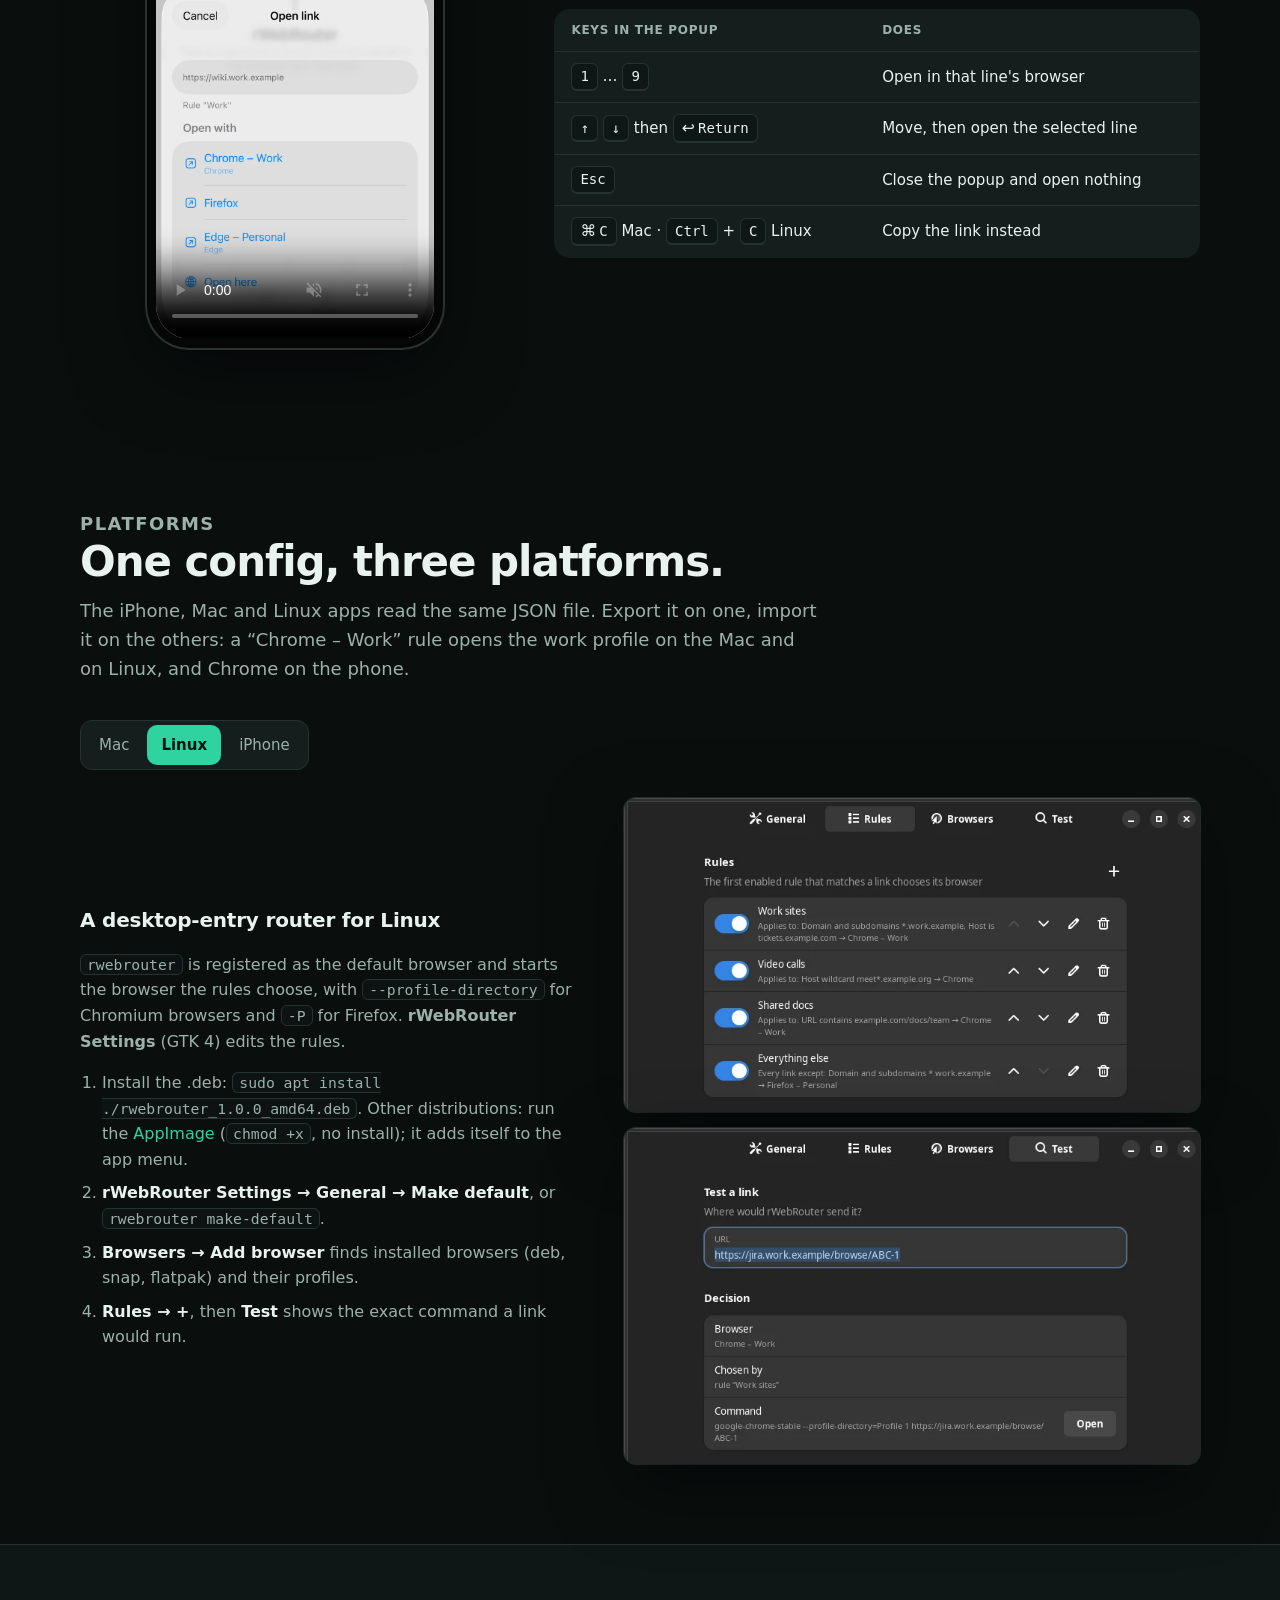
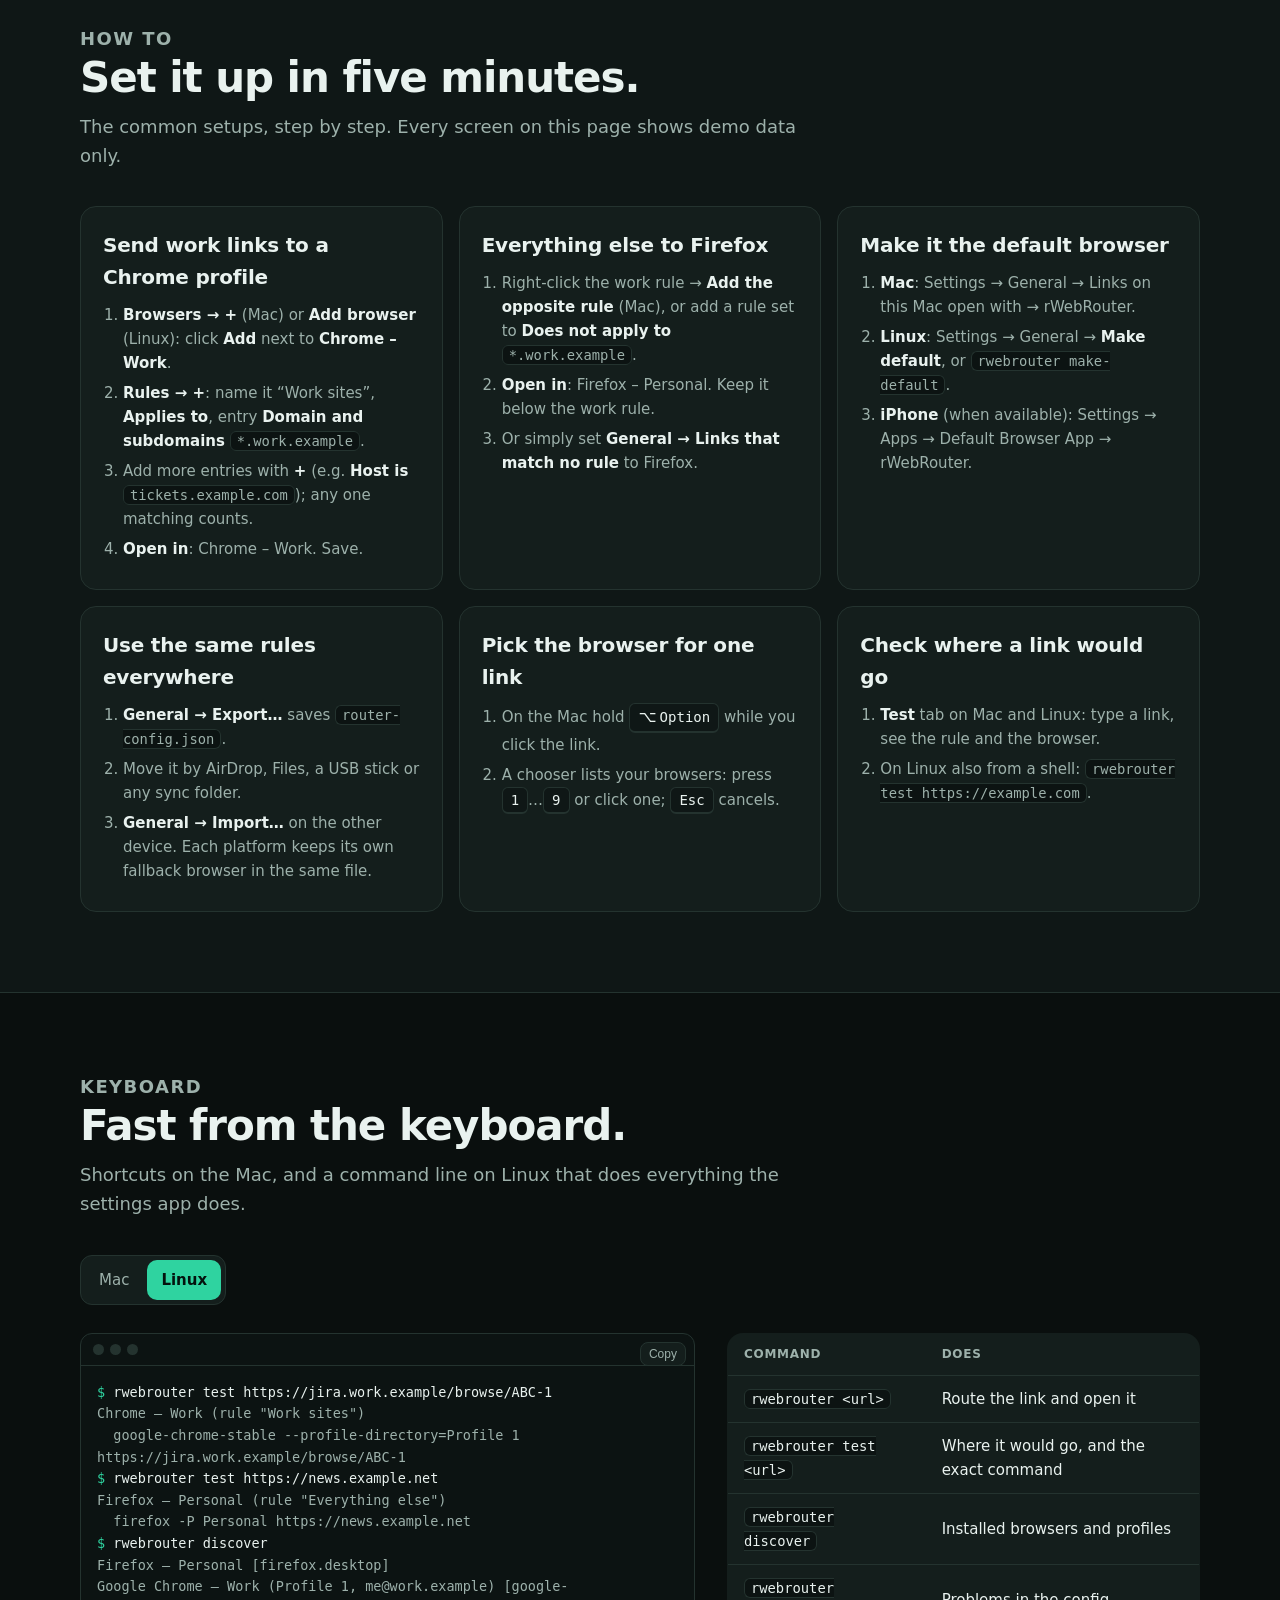
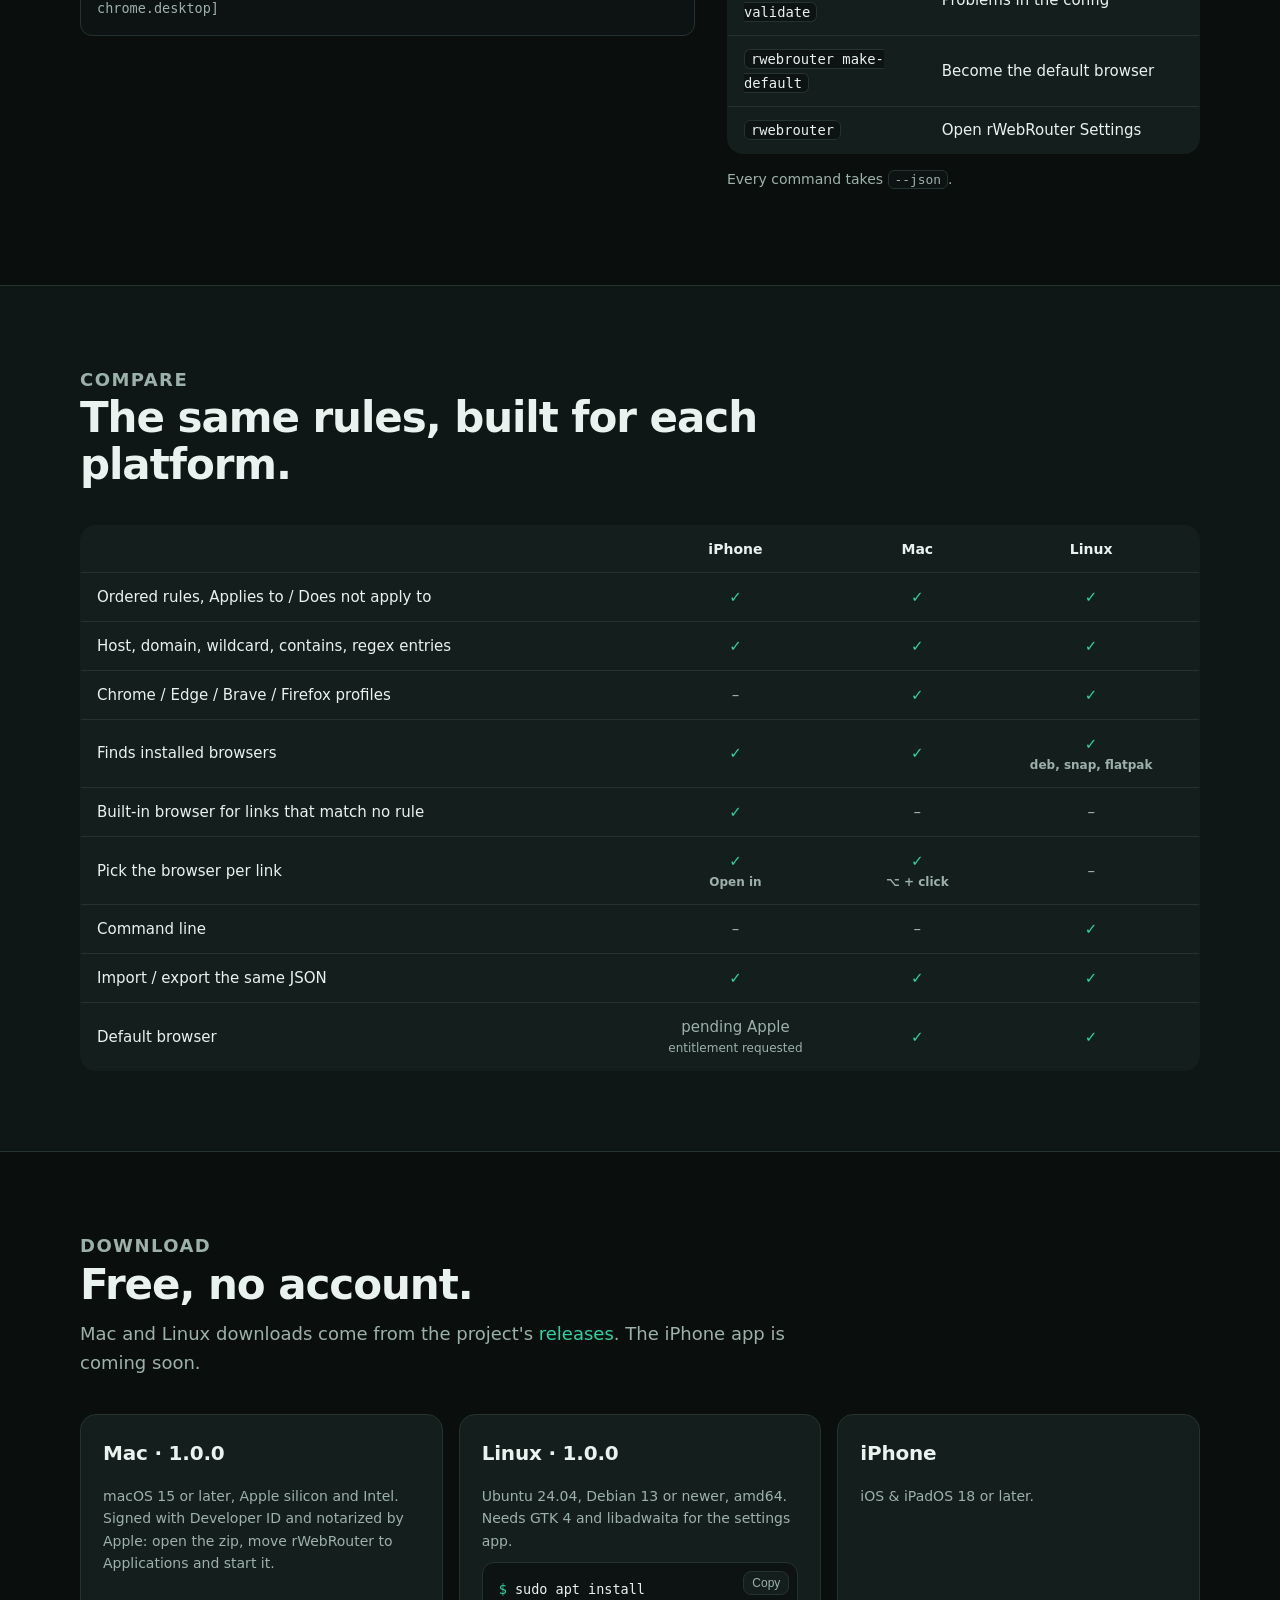
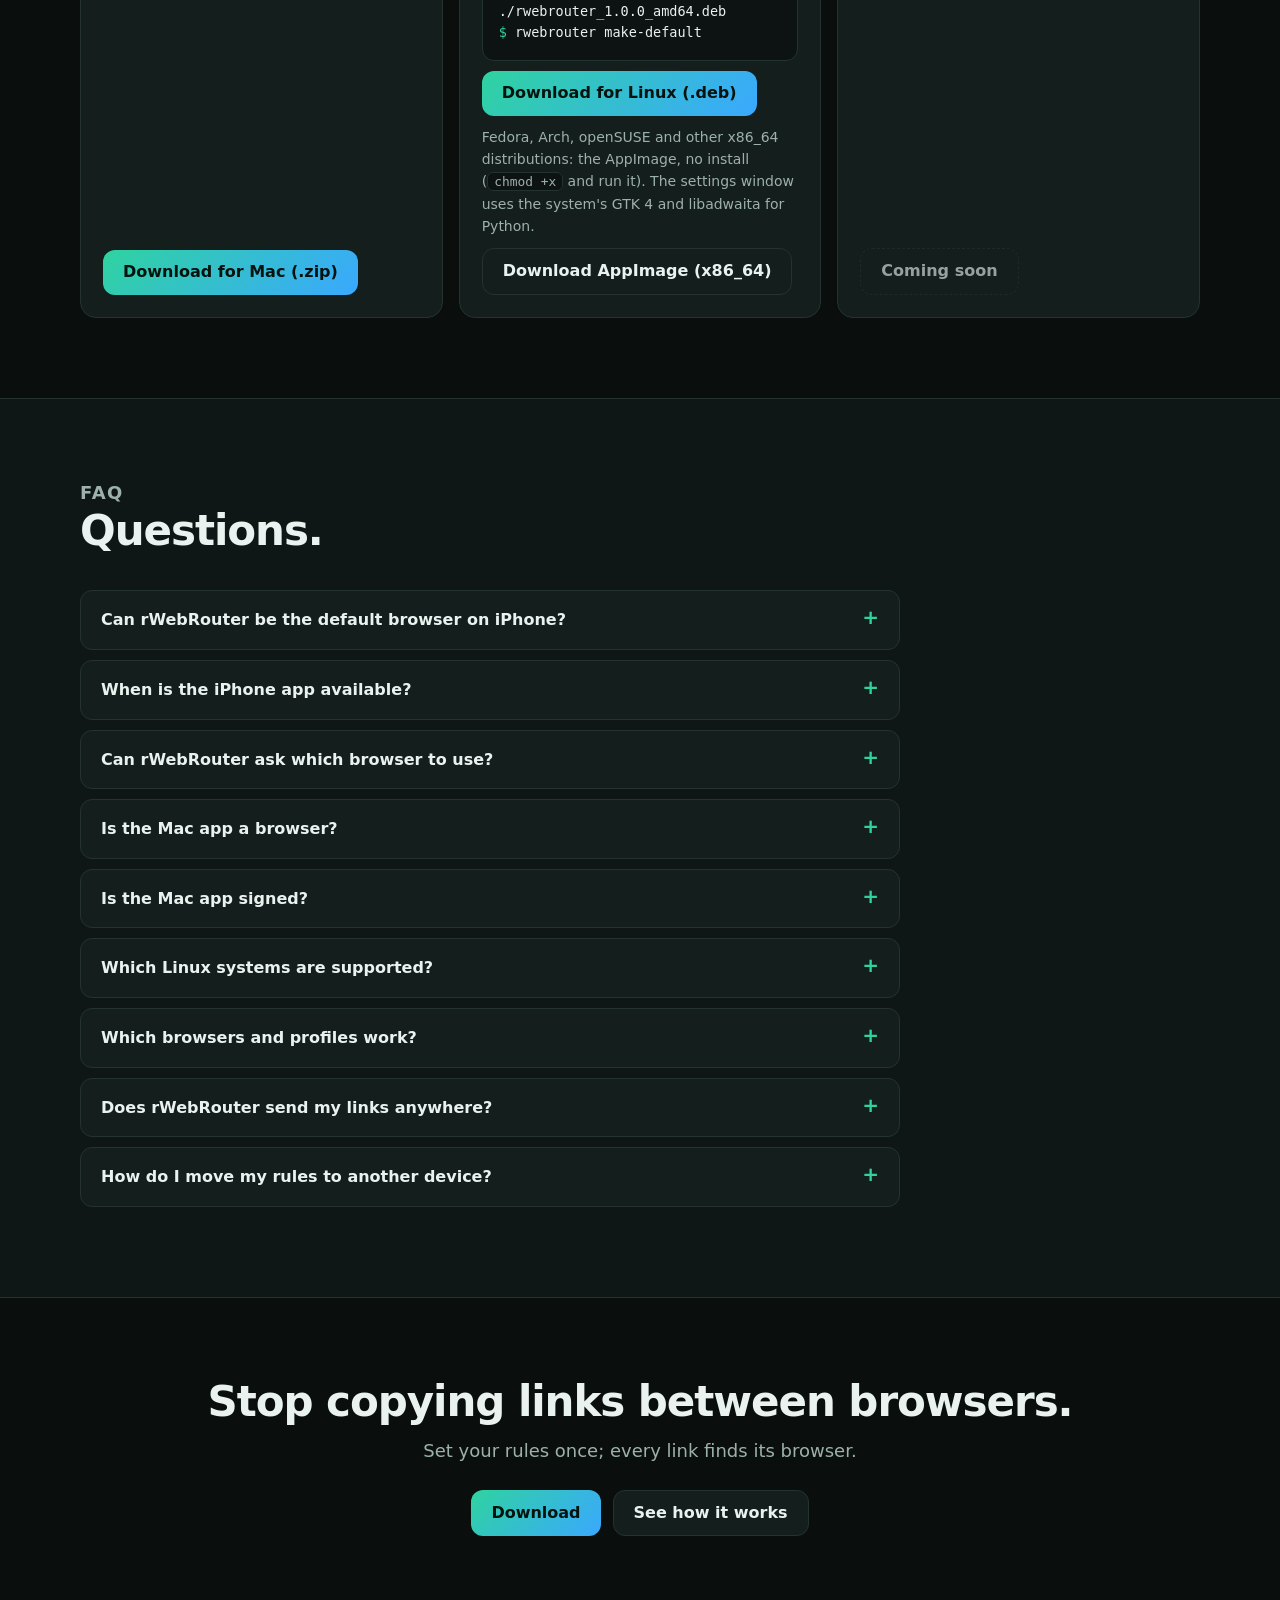
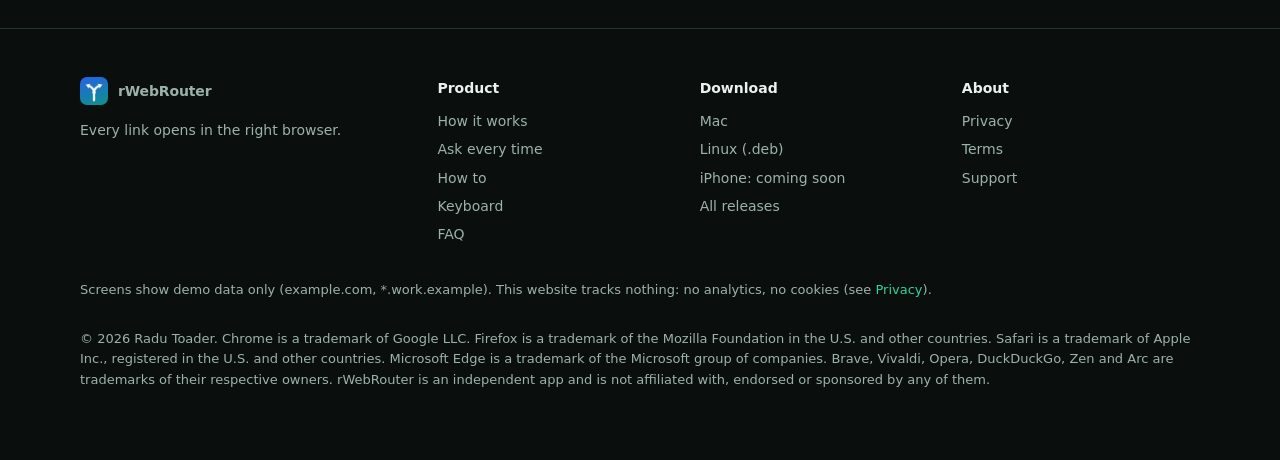
==== commit 91aeaf95: "site: product page 1ae9d4e4" ====
--- a/index.html
+++ b/index.html
@@ -45,7 +45,7 @@
       <a class="btn primary" href="https://github.com/radut/rwebrouter/releases/download/v1.0.0/rwebrouter_1.0.0_amd64.deb">Download for Linux (.deb)</a>
       <button class="btn" type="button" disabled aria-disabled="true">iPhone · Coming soon</button>
     </div>
-    <p class="platforms">macOS 15+ · Ubuntu 24.04 / Debian 13 (amd64) · iOS &amp; iPadOS 18+ · <a href="https://github.com/radut/rwebrouter/releases">All releases</a></p>
+    <p class="platforms">macOS 15+ · Ubuntu 24.04 / Debian 13 (amd64) · other Linux (AppImage) · iOS &amp; iPadOS 18+ · <a href="https://github.com/radut/rwebrouter/releases">All releases</a></p>
 
     <div class="stage">
       <div class="stage-media">
@@ -219,7 +219,8 @@
           browser the rules choose, with <code>--profile-directory</code> for Chromium browsers and <code>-P</code> for
           Firefox. <b>rWebRouter Settings</b> (GTK 4) edits the rules.</p>
         <ol>
-          <li>Install the .deb: <code>sudo apt install ./rwebrouter_1.0.0_amd64.deb</code></li>
+          <li>Install the .deb: <code>sudo apt install ./rwebrouter_1.0.0_amd64.deb</code>. Other distributions: run the
+            <a href="https://github.com/radut/rwebrouter/releases/download/v1.0.0/rWebRouter-1.0.0-x86_64.AppImage">AppImage</a> (<code>chmod +x</code>, no install); it adds itself to the app menu.</li>
           <li><b>rWebRouter Settings → General → Make default</b>, or <code>rwebrouter make-default</code>.</li>
           <li><b>Browsers → Add browser</b> finds installed browsers (deb, snap, flatpak) and their profiles.</li>
           <li><b>Rules → +</b>, then <b>Test</b> shows the exact command a link would run.</li>
@@ -420,6 +421,9 @@
         <div class="term snippet"><pre><span class="p">$ </span><span class="c">sudo apt install ./rwebrouter_1.0.0_amd64.deb</span>
 <span class="p">$ </span><span class="c">rwebrouter make-default</span></pre></div>
         <a class="btn primary" href="https://github.com/radut/rwebrouter/releases/download/v1.0.0/rwebrouter_1.0.0_amd64.deb">Download for Linux (.deb)</a>
+        <p class="note">Fedora, Arch, openSUSE and other x86_64 distributions: the AppImage, no install
+          (<code>chmod +x</code> and run it). The settings window uses the system's GTK 4 and libadwaita for Python.</p>
+        <a class="btn" href="https://github.com/radut/rwebrouter/releases/download/v1.0.0/rWebRouter-1.0.0-x86_64.AppImage">Download AppImage (x86_64)</a>
       </div>
       <div class="card">
         <h3>iPhone</h3>
@@ -455,8 +459,9 @@
         <div><p>Yes. The Mac download is signed with Developer ID and notarized by Apple, so it opens like any other app
           from the internet. Each release lists SHA-256 checksums in <code>SHA256SUMS</code>.</p></div></details>
       <details><summary>Which Linux systems are supported?</summary>
-        <div><p>The .deb is for amd64 Ubuntu 24.04, Debian 13 and newer (it needs GTK 4 and libadwaita for the
-          settings app). Browsers installed as deb, snap or flatpak are found. Other packages are not built yet.</p></div></details>
+        <div><p>The .deb is for amd64 Ubuntu 24.04, Debian 13 and newer; the AppImage runs on other x86_64 distributions
+          such as Fedora and Arch. The settings app needs GTK 4 and libadwaita. Browsers installed as deb, snap or flatpak
+          are found. arm64, rpm and flatpak packages are not built yet.</p></div></details>
       <details><summary>Which browsers and profiles work?</summary>
         <div><p>Chrome, Chromium, Edge, Brave, Vivaldi, Firefox, Safari, Opera, Zen and Arc, depending on the platform,
           plus any app that opens web links. Chrome, Edge, Brave and Vivaldi profiles and Firefox profiles are found automatically.</p></div></details>
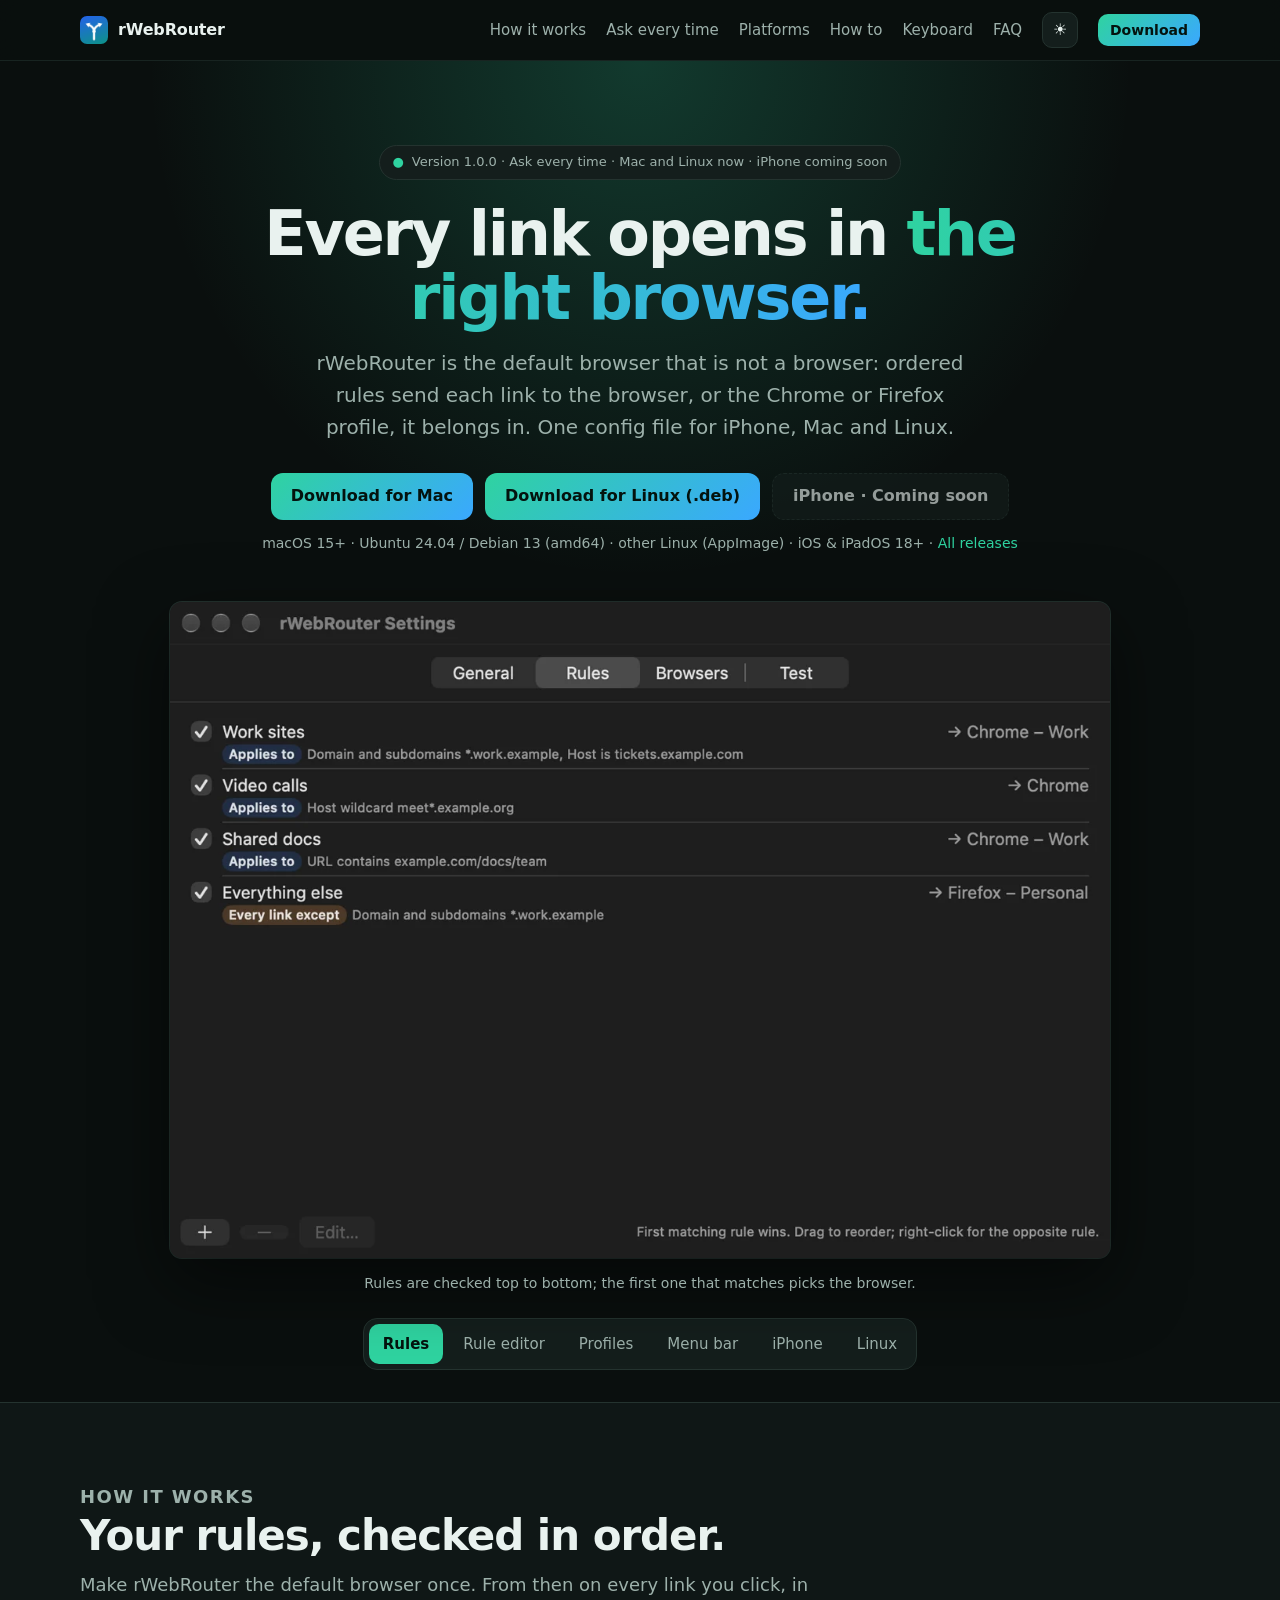
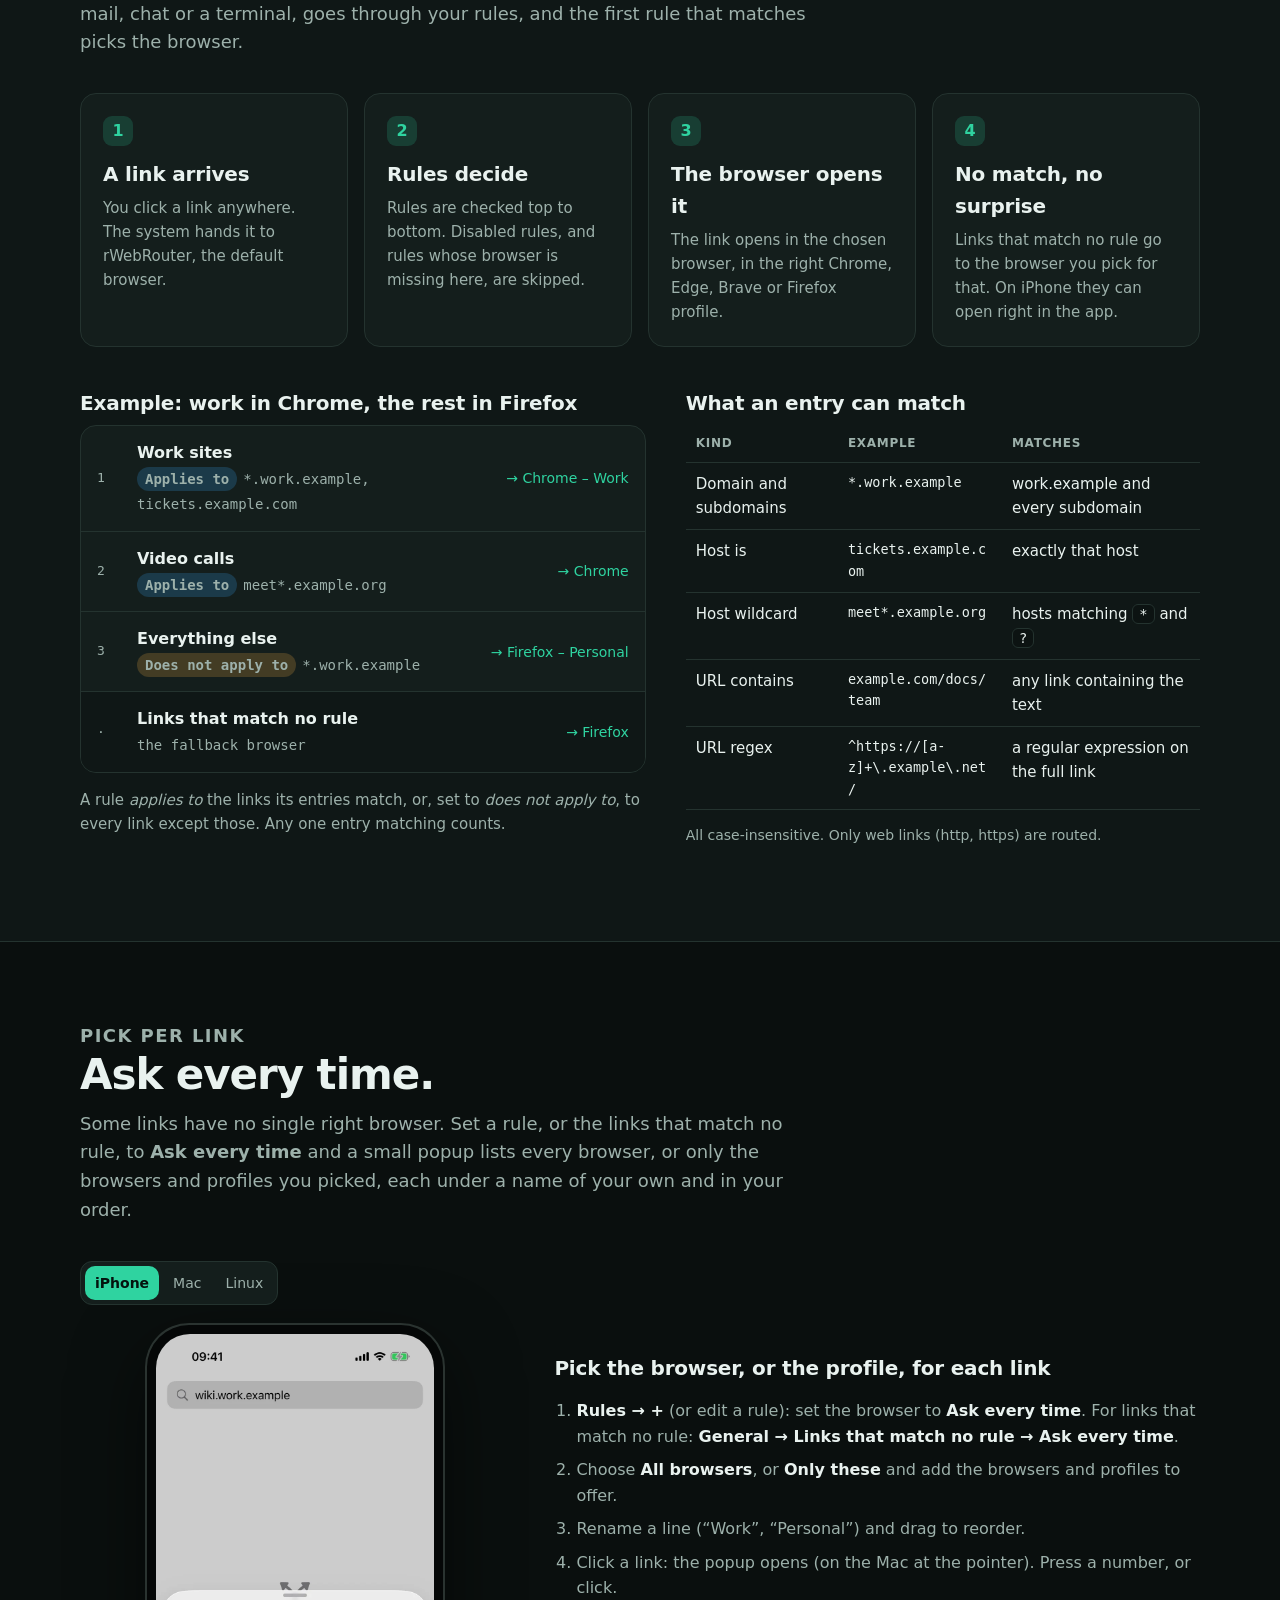
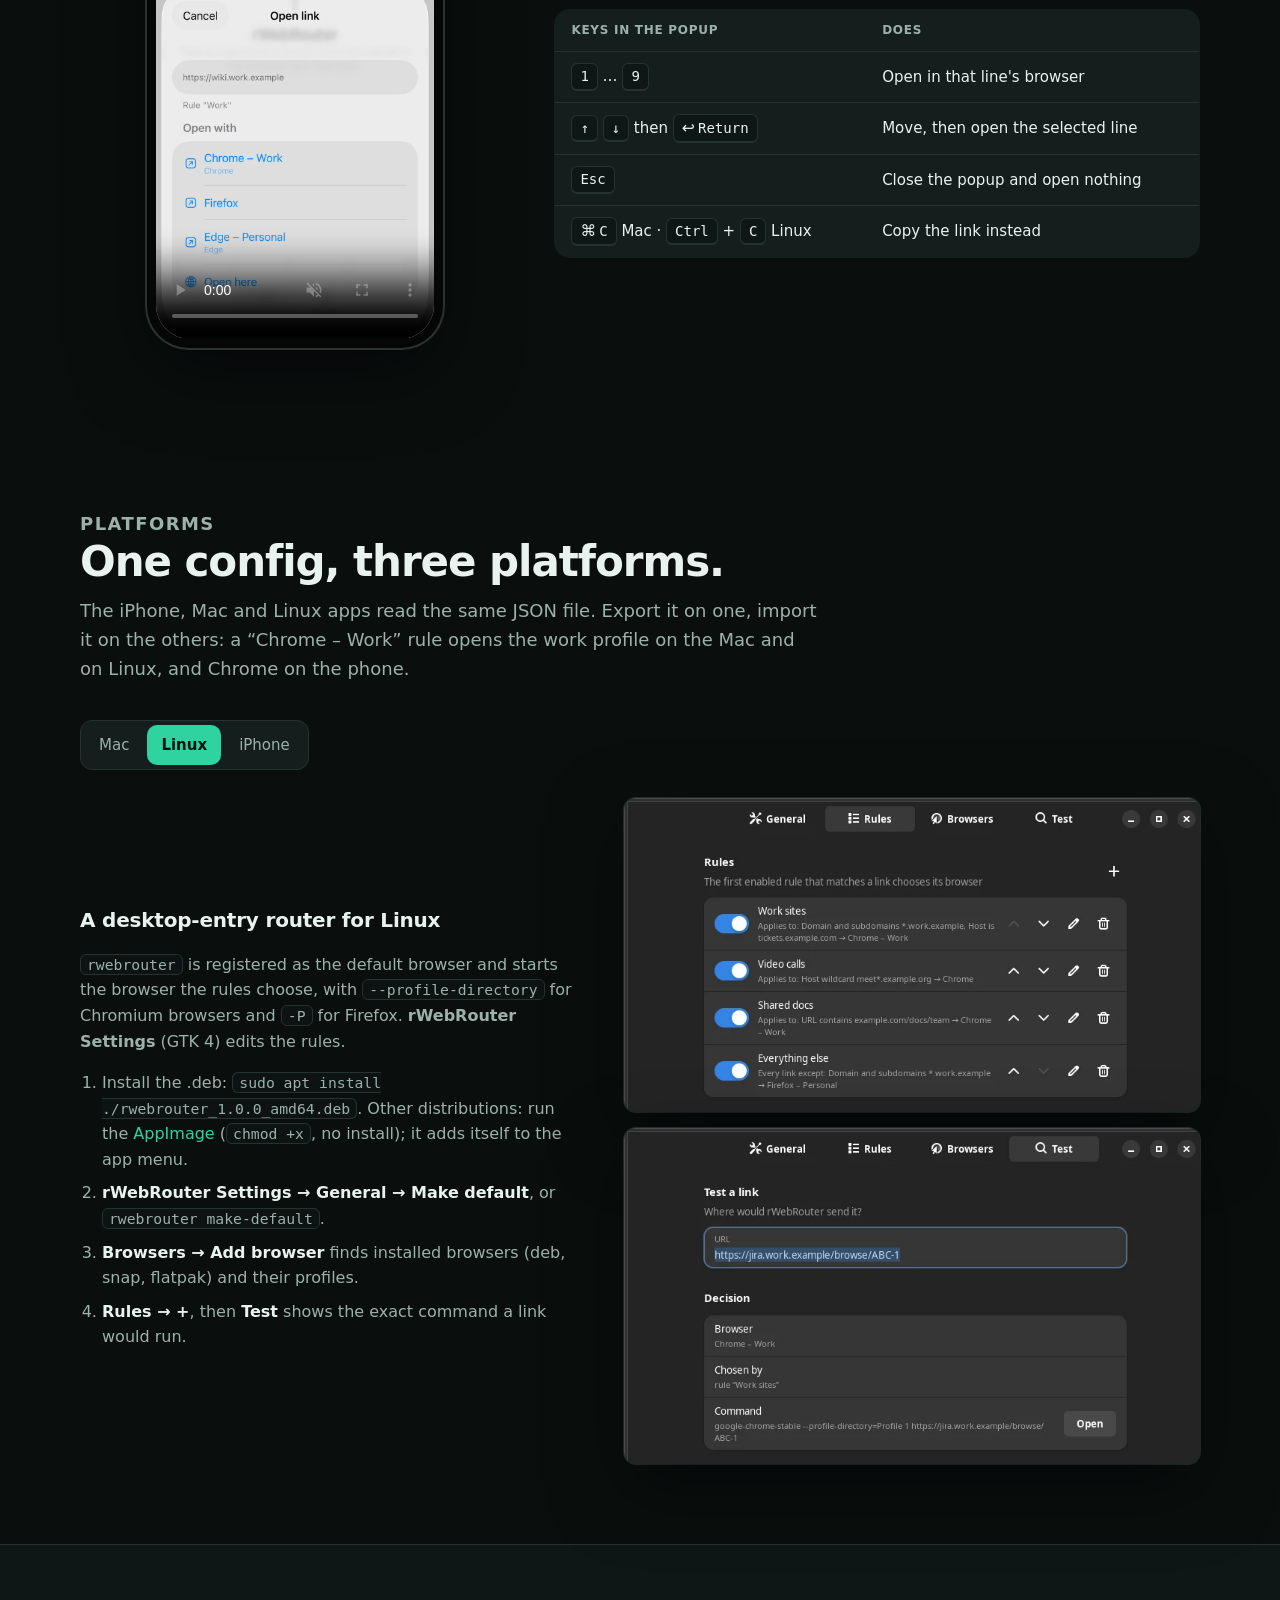
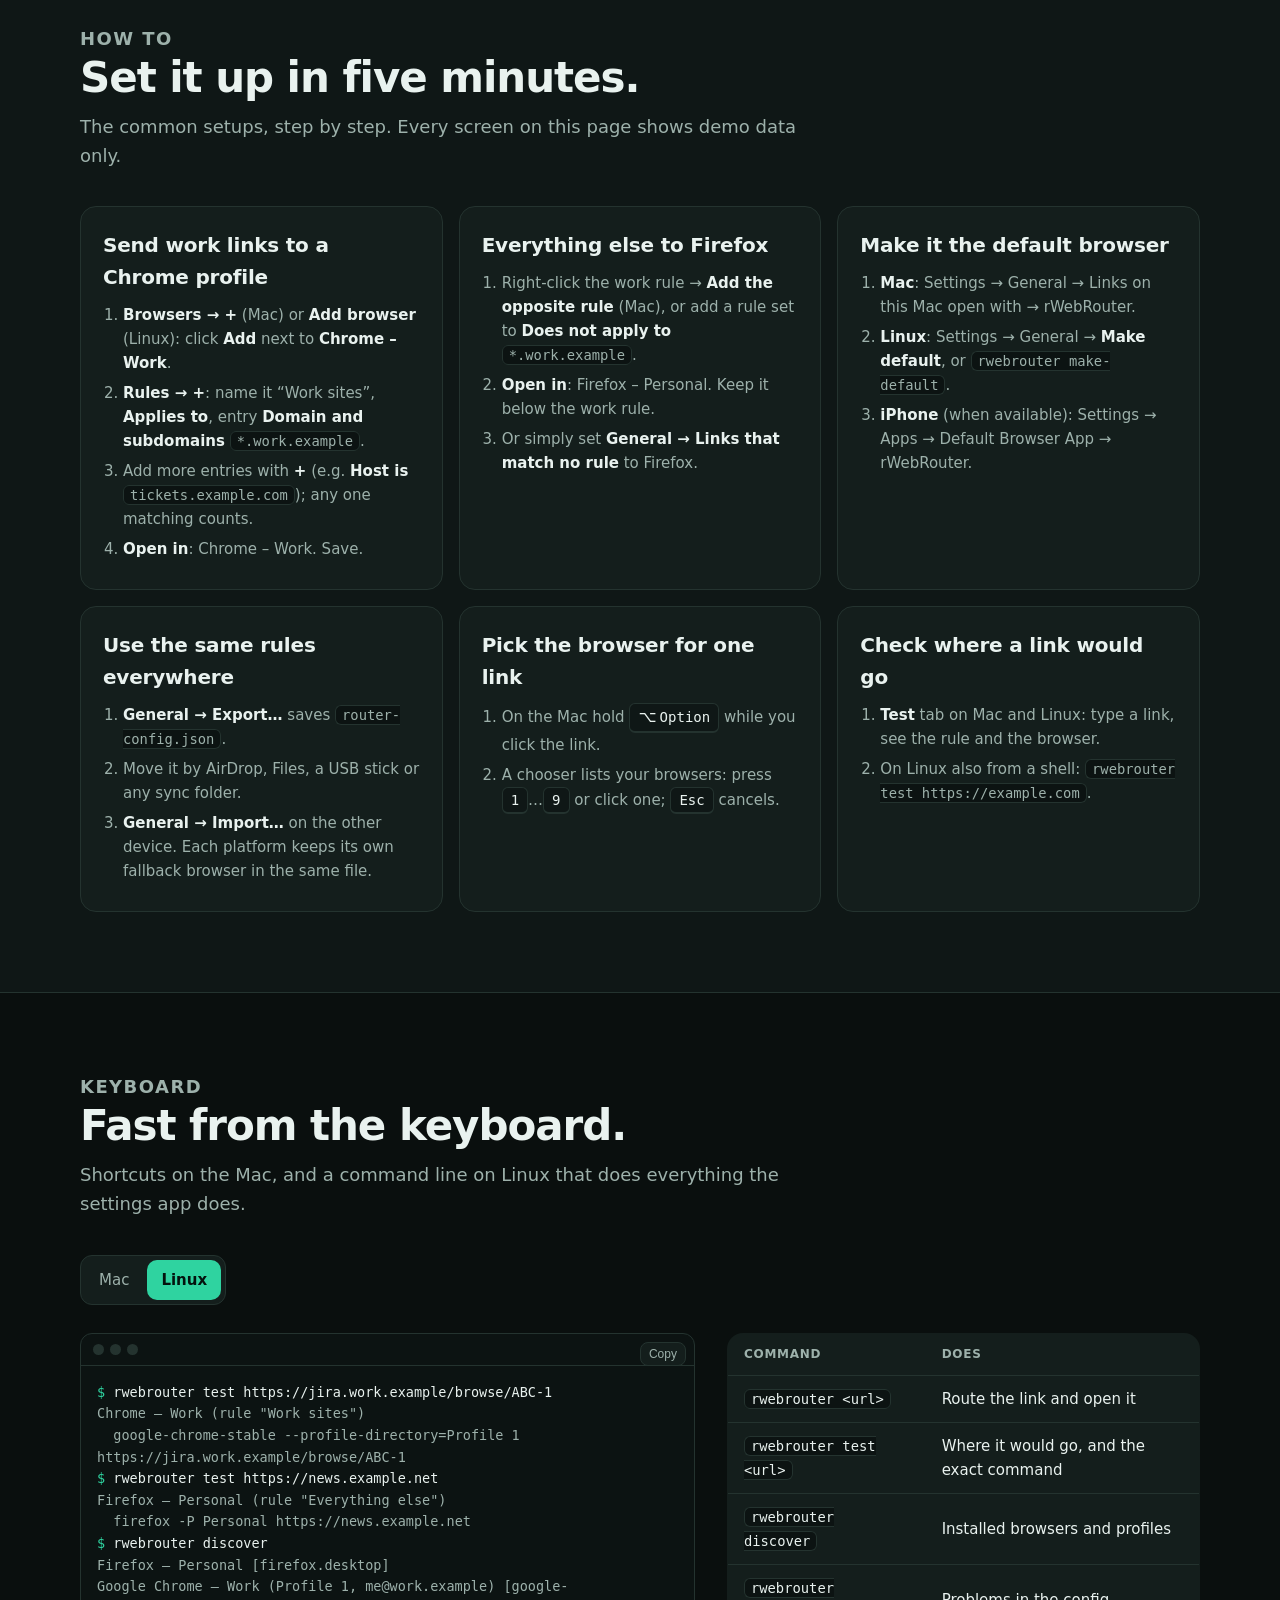
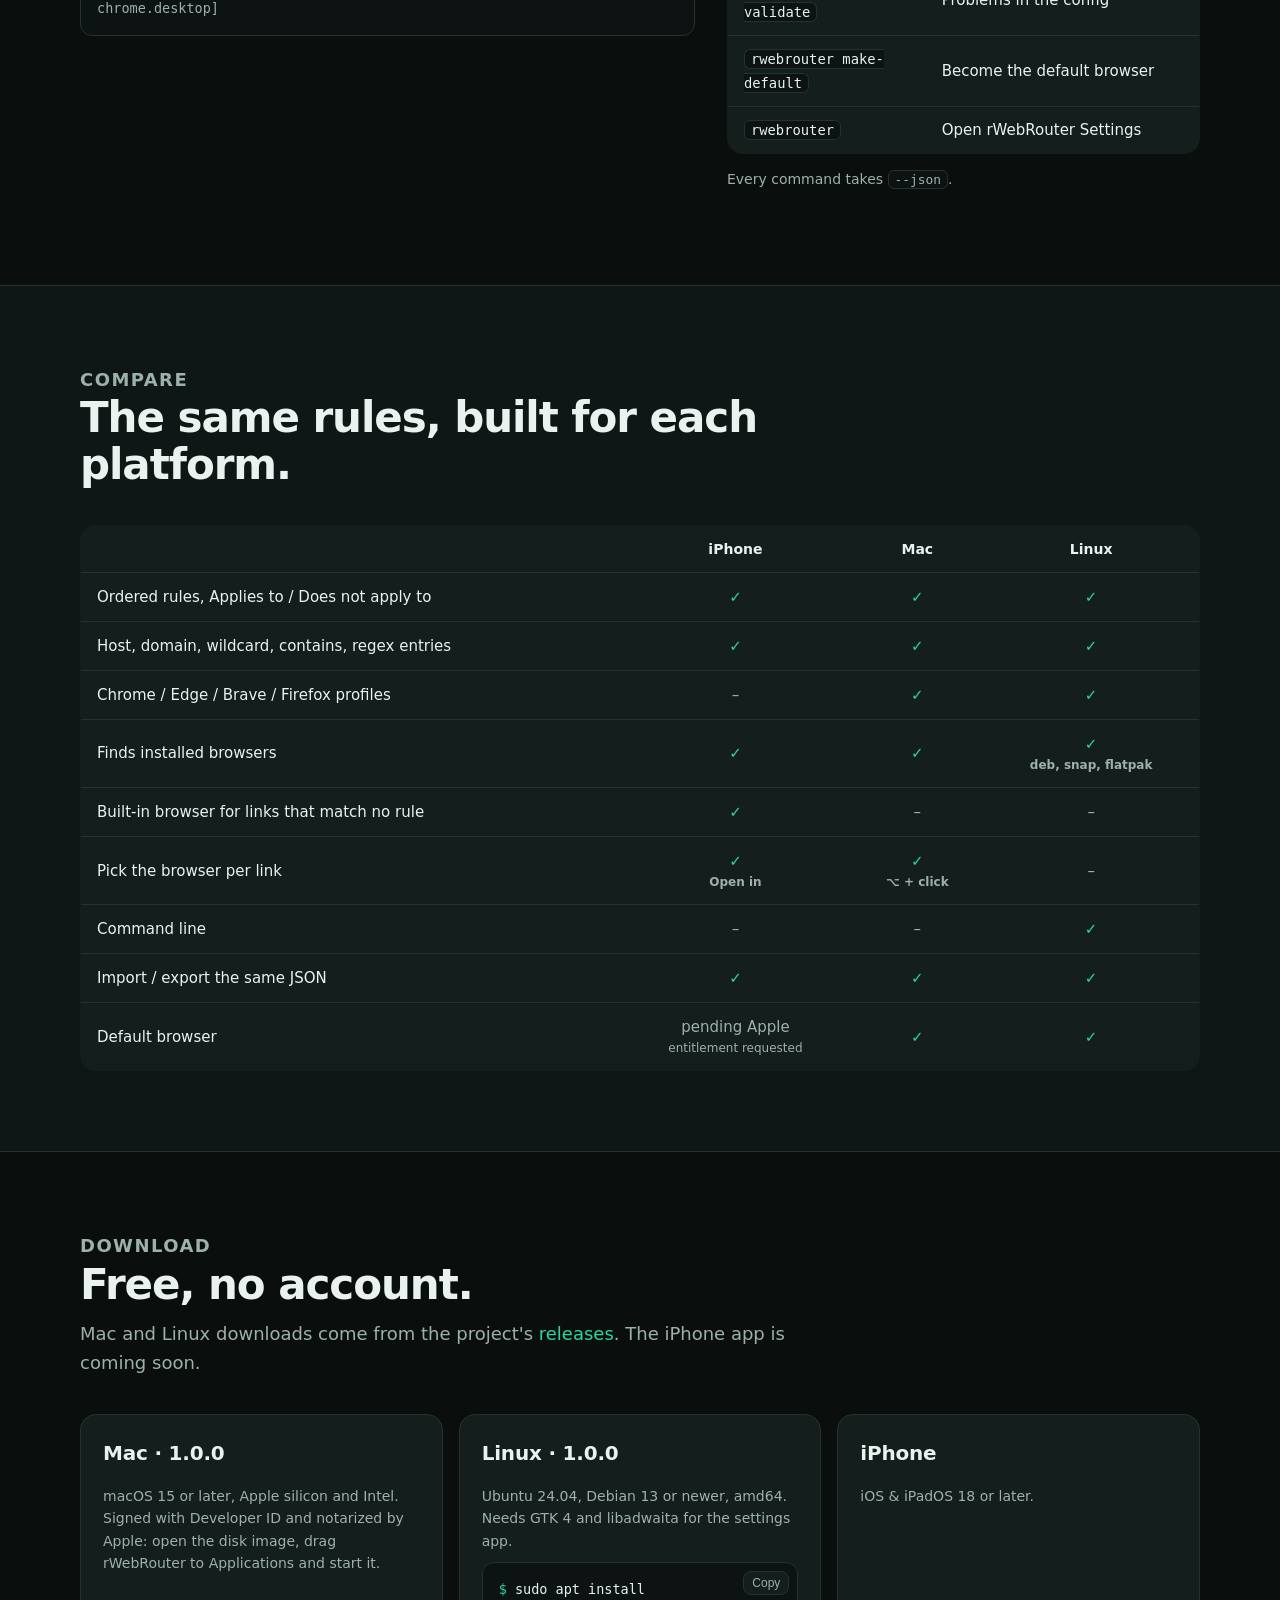
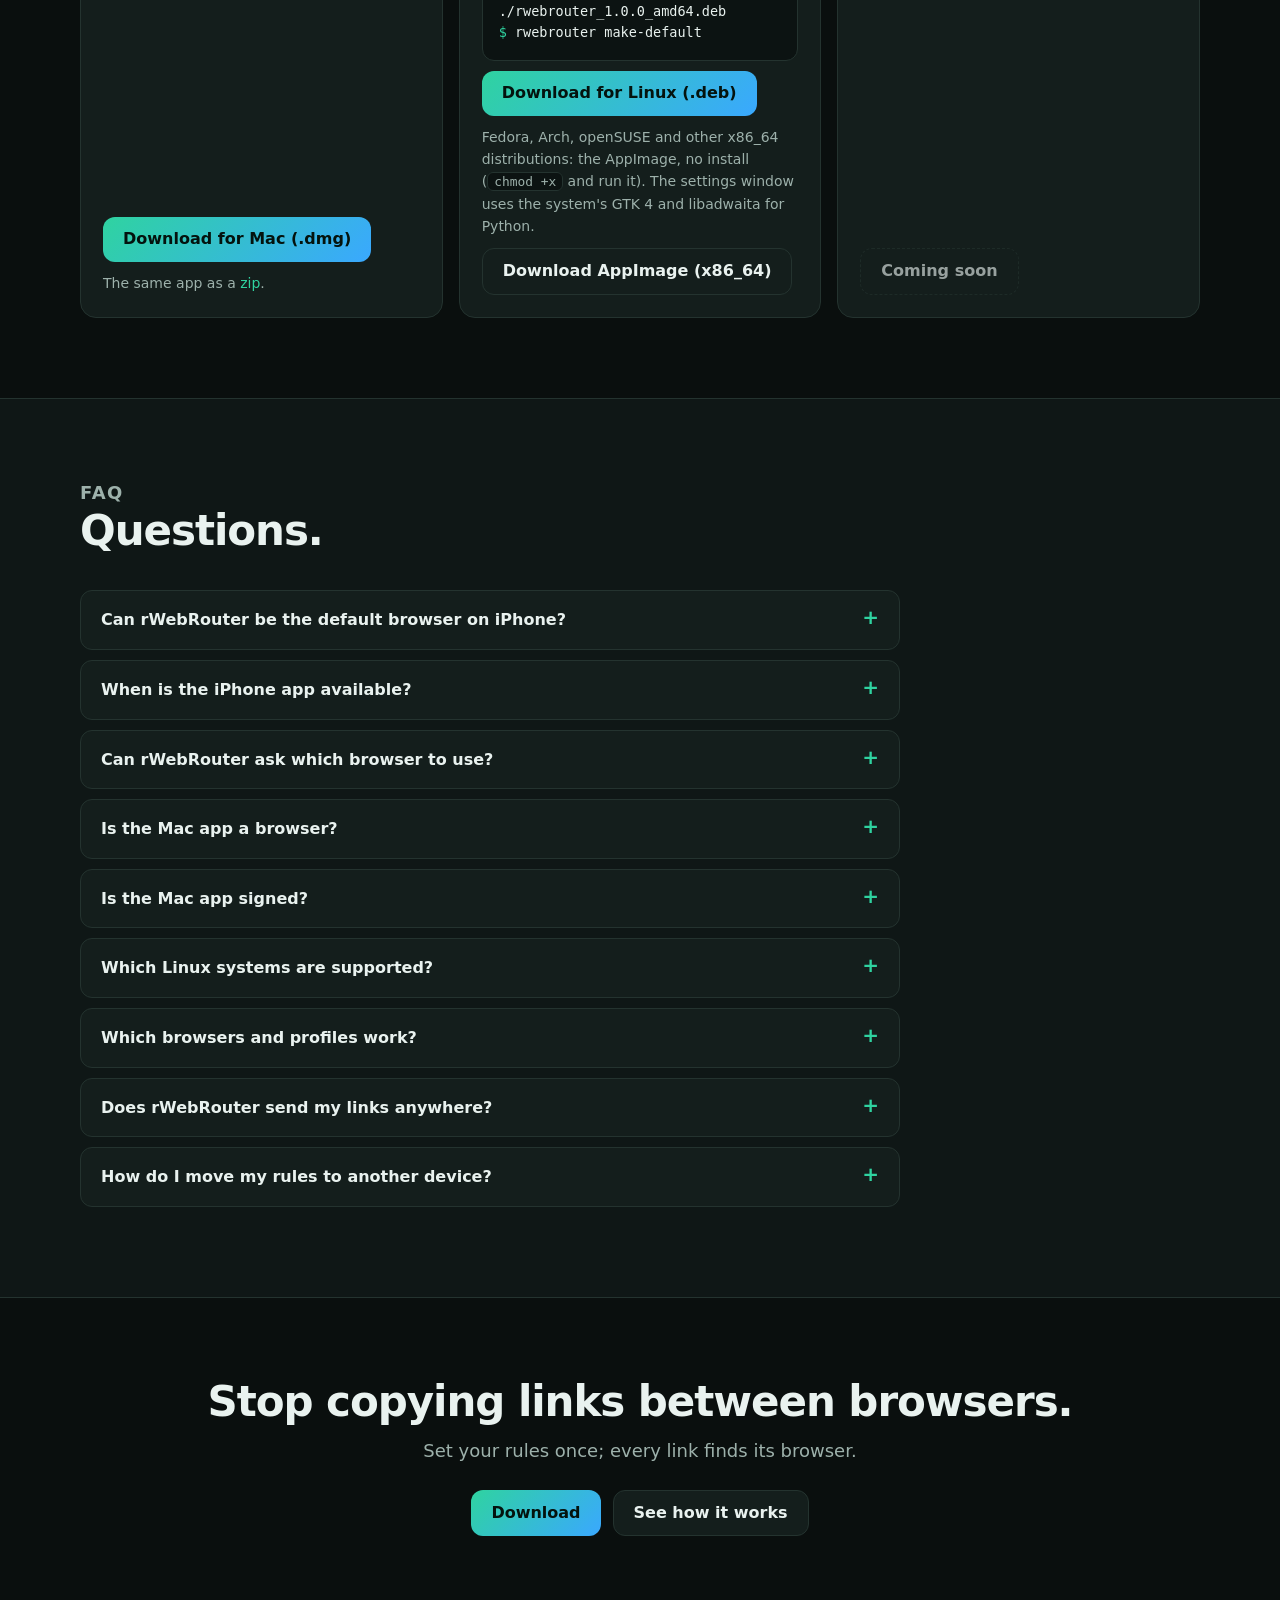
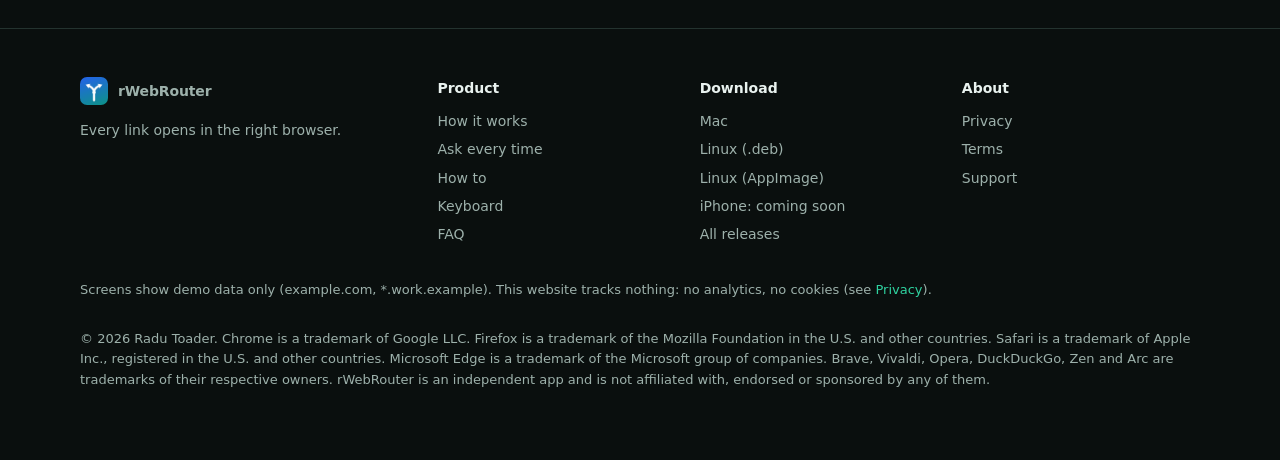
==== commit 4458d6aa: "site: product page 1ae9d4e4" ====
--- a/index.html
+++ b/index.html
@@ -41,7 +41,7 @@
     <p class="lede">rWebRouter is the default browser that is not a browser: ordered rules send each link to the
       browser, or the Chrome or Firefox profile, it belongs in. One config file for iPhone, Mac and Linux.</p>
     <div class="cta">
-      <a class="btn primary" href="https://github.com/radut/rwebrouter/releases/download/v1.0.0/rWebRouter-1.0.0-mac.zip">Download for Mac</a>
+      <a class="btn primary" href="https://github.com/radut/rwebrouter/releases/download/v1.0.0/rWebRouter-1.0.0-mac.dmg">Download for Mac</a>
       <a class="btn primary" href="https://github.com/radut/rwebrouter/releases/download/v1.0.0/rwebrouter_1.0.0_amd64.deb">Download for Linux (.deb)</a>
       <button class="btn" type="button" disabled aria-disabled="true">iPhone · Coming soon</button>
     </div>
@@ -198,7 +198,7 @@
         <p style="color:var(--muted)">No window of its own: it sits in the menu bar and passes links on. Hold
           <kbd><span class="mod">⌥</span>Option</kbd> while clicking a link to pick the browser yourself.</p>
         <ol>
-          <li>Open the zip and move <b>rWebRouter</b> to Applications, then start it. The app is signed with
+          <li>Open the disk image and drag <b>rWebRouter</b> to Applications, then start it. The app is signed with
             Developer ID and notarized by Apple.</li>
           <li><b>Settings → General → Links on this Mac open with</b>: rWebRouter. macOS asks you to confirm.</li>
           <li><b>Browsers → +</b> lists every installed browser and its profiles; click <b>Add</b> on the ones you route to.</li>
@@ -412,8 +412,9 @@
       <div class="card">
         <h3>Mac · 1.0.0</h3>
         <p class="note">macOS 15 or later, Apple silicon and Intel. Signed with Developer ID and notarized by Apple:
-          open the zip, move rWebRouter to Applications and start it.</p>
-        <a class="btn primary" href="https://github.com/radut/rwebrouter/releases/download/v1.0.0/rWebRouter-1.0.0-mac.zip">Download for Mac (.zip)</a>
+          open the disk image, drag rWebRouter to Applications and start it.</p>
+        <a class="btn primary" href="https://github.com/radut/rwebrouter/releases/download/v1.0.0/rWebRouter-1.0.0-mac.dmg">Download for Mac (.dmg)</a>
+        <p class="note">The same app as a <a href="https://github.com/radut/rwebrouter/releases/download/v1.0.0/rWebRouter-1.0.0-mac.zip">zip</a>.</p>
       </div>
       <div class="card">
         <h3>Linux · 1.0.0</h3>
@@ -495,7 +496,7 @@
         <p>Every link opens in the right browser.</p>
       </div>
       <div><h4>Product</h4><ul><li><a href="#how">How it works</a></li><li><a href="#ask">Ask every time</a></li><li><a href="#howto">How to</a></li><li><a href="#keyboard">Keyboard</a></li><li><a href="#faq">FAQ</a></li></ul></div>
-      <div><h4>Download</h4><ul><li><a href="https://github.com/radut/rwebrouter/releases/download/v1.0.0/rWebRouter-1.0.0-mac.zip">Mac</a></li><li><a href="https://github.com/radut/rwebrouter/releases/download/v1.0.0/rwebrouter_1.0.0_amd64.deb">Linux (.deb)</a></li><li>iPhone: coming soon</li><li><a href="https://github.com/radut/rwebrouter/releases">All releases</a></li></ul></div>
+      <div><h4>Download</h4><ul><li><a href="https://github.com/radut/rwebrouter/releases/download/v1.0.0/rWebRouter-1.0.0-mac.dmg">Mac</a></li><li><a href="https://github.com/radut/rwebrouter/releases/download/v1.0.0/rwebrouter_1.0.0_amd64.deb">Linux (.deb)</a></li><li><a href="https://github.com/radut/rwebrouter/releases/download/v1.0.0/rWebRouter-1.0.0-x86_64.AppImage">Linux (AppImage)</a></li><li>iPhone: coming soon</li><li><a href="https://github.com/radut/rwebrouter/releases">All releases</a></li></ul></div>
       <div><h4>About</h4><ul><li><a href="privacy.html">Privacy</a></li><li><a href="terms.html">Terms</a></li><li><a href="support.html">Support</a></li></ul></div>
     </div>
     <p class="fine">Screens show demo data only (example.com, *.work.example). This website tracks nothing: no analytics, no cookies (see <a href="privacy.html">Privacy</a>).</p>
